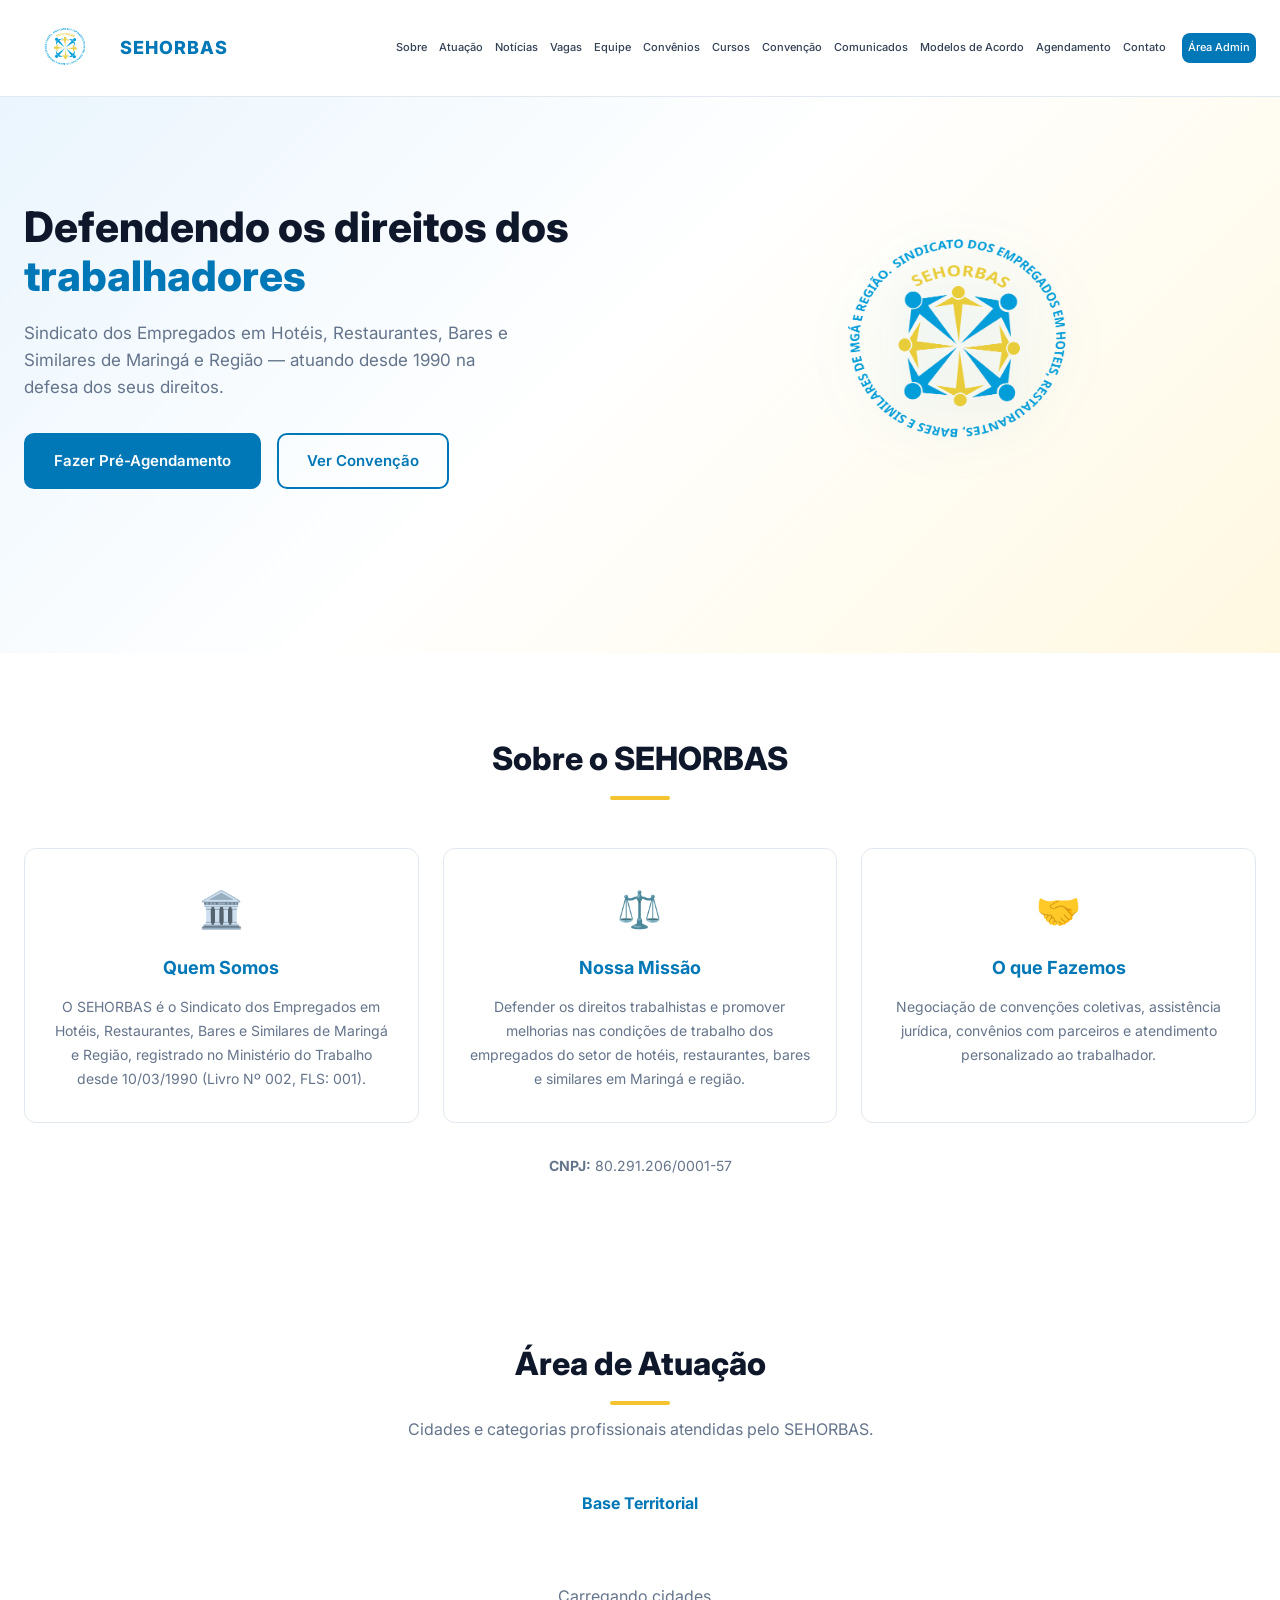
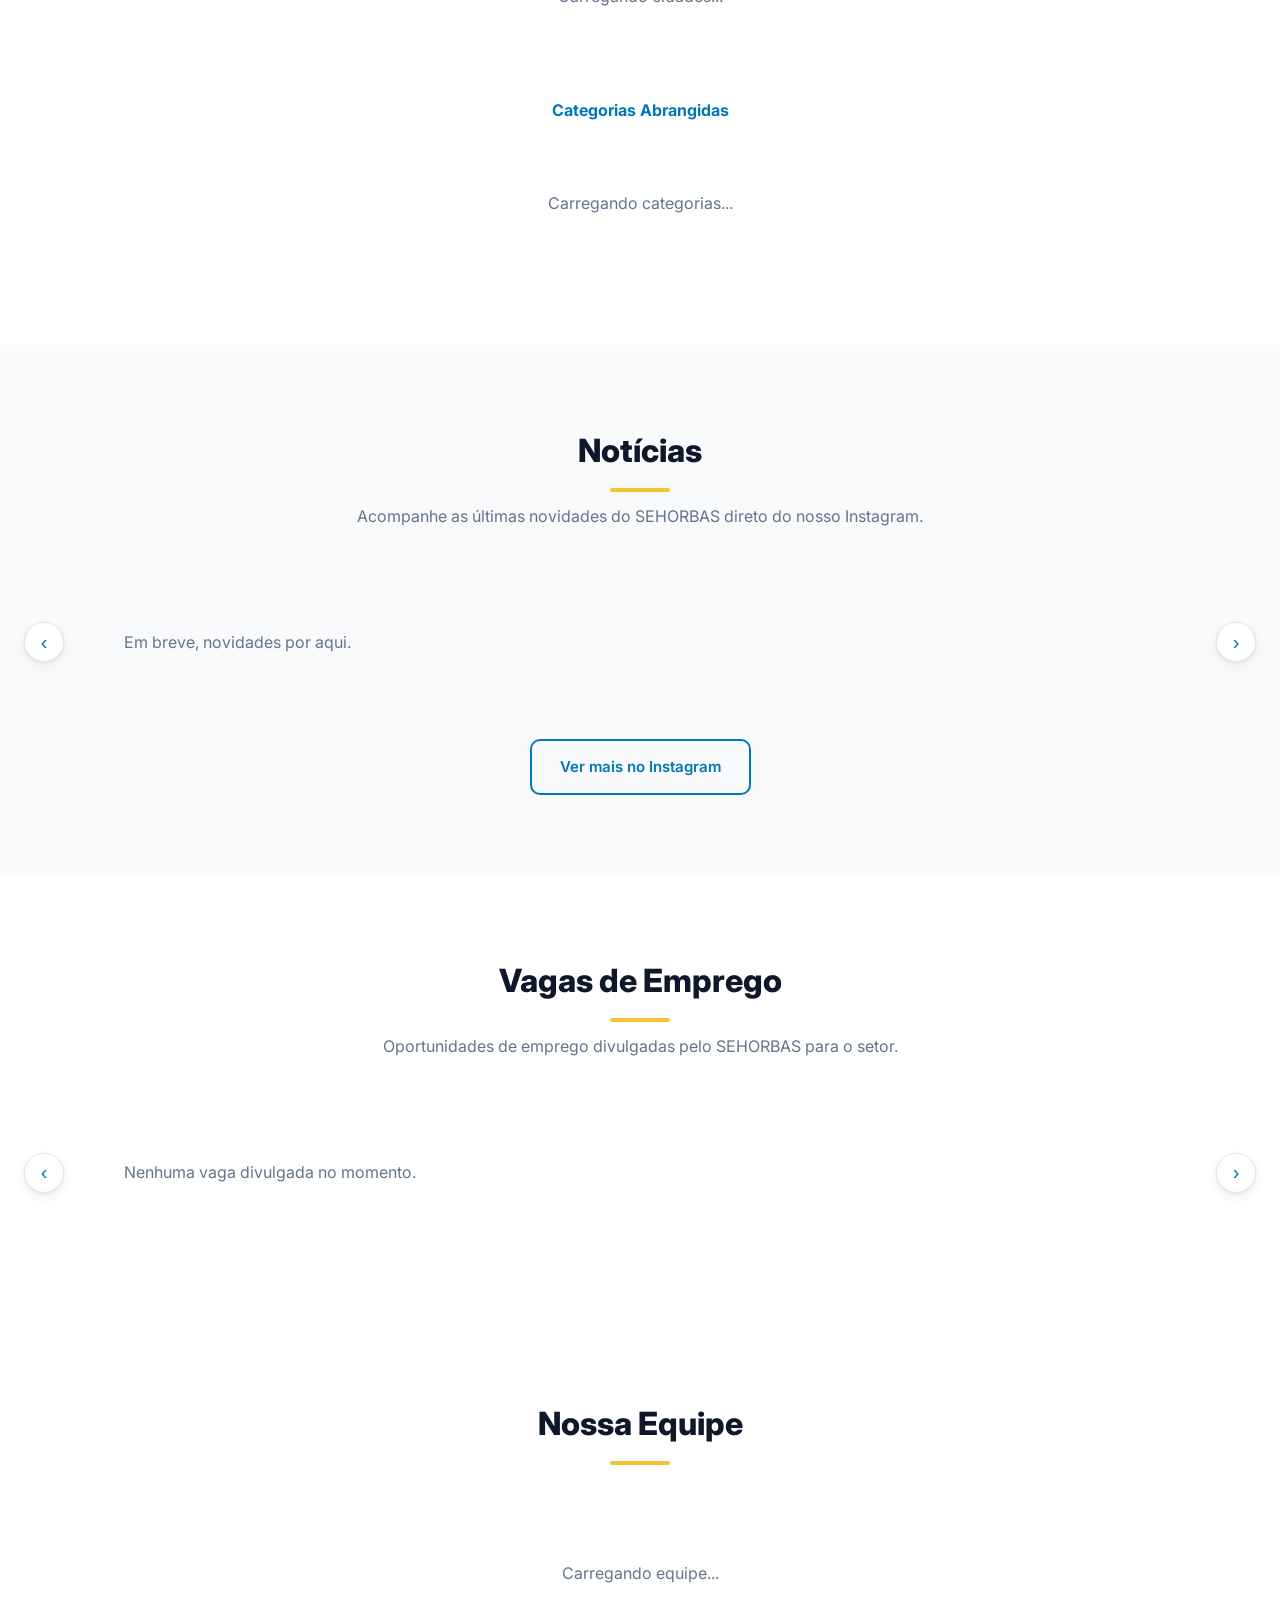
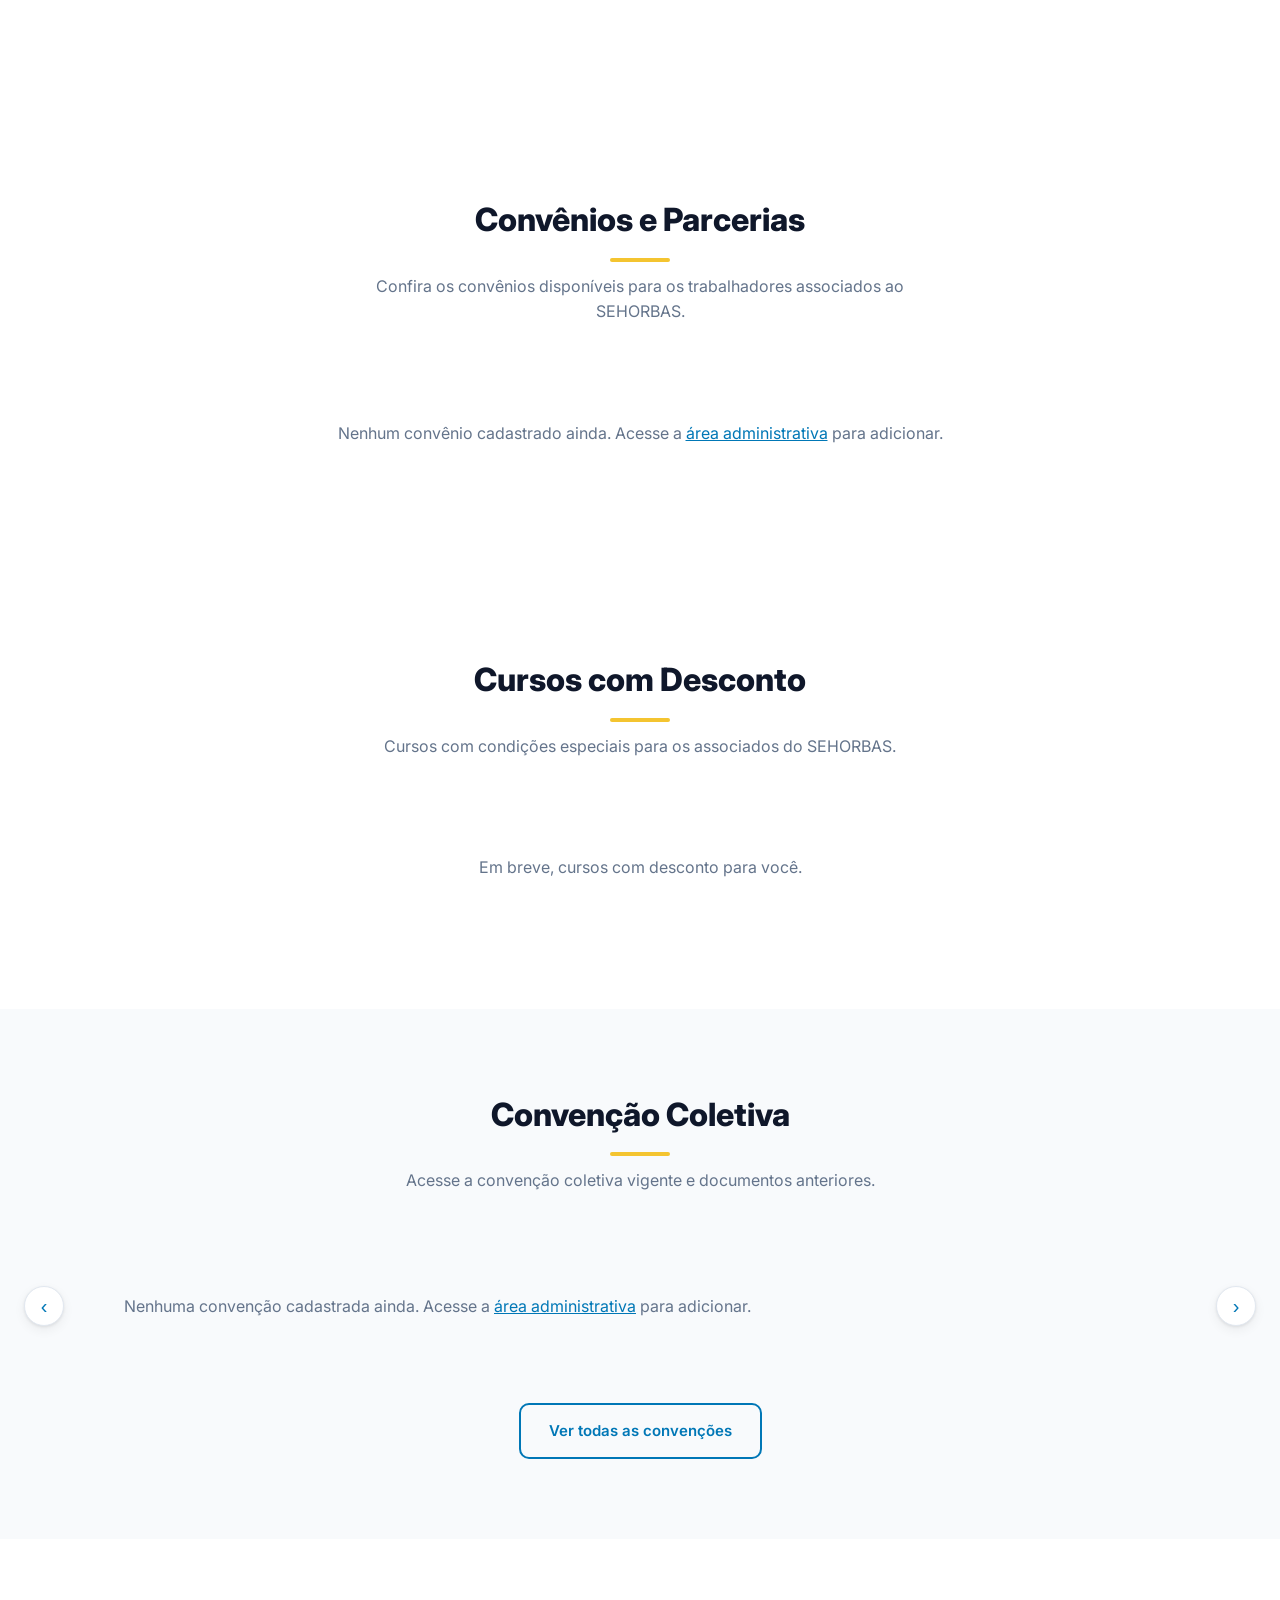
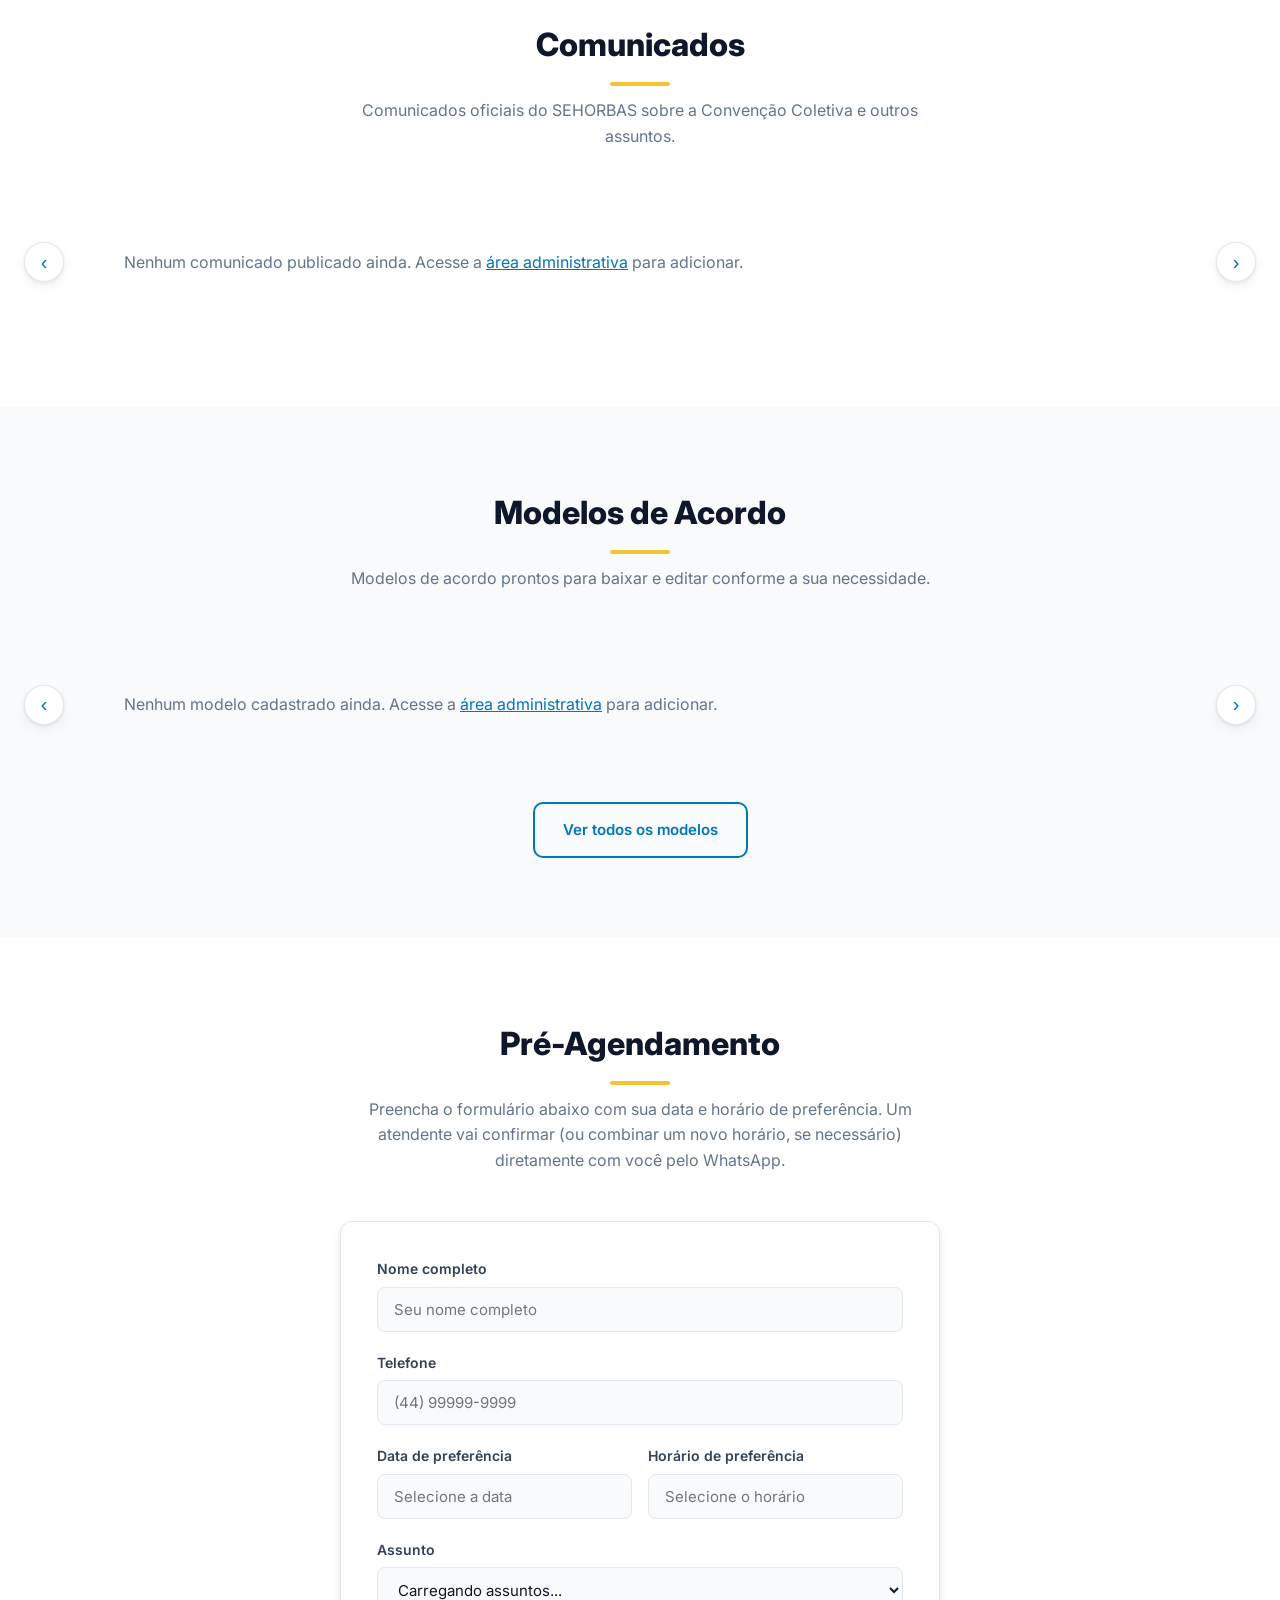
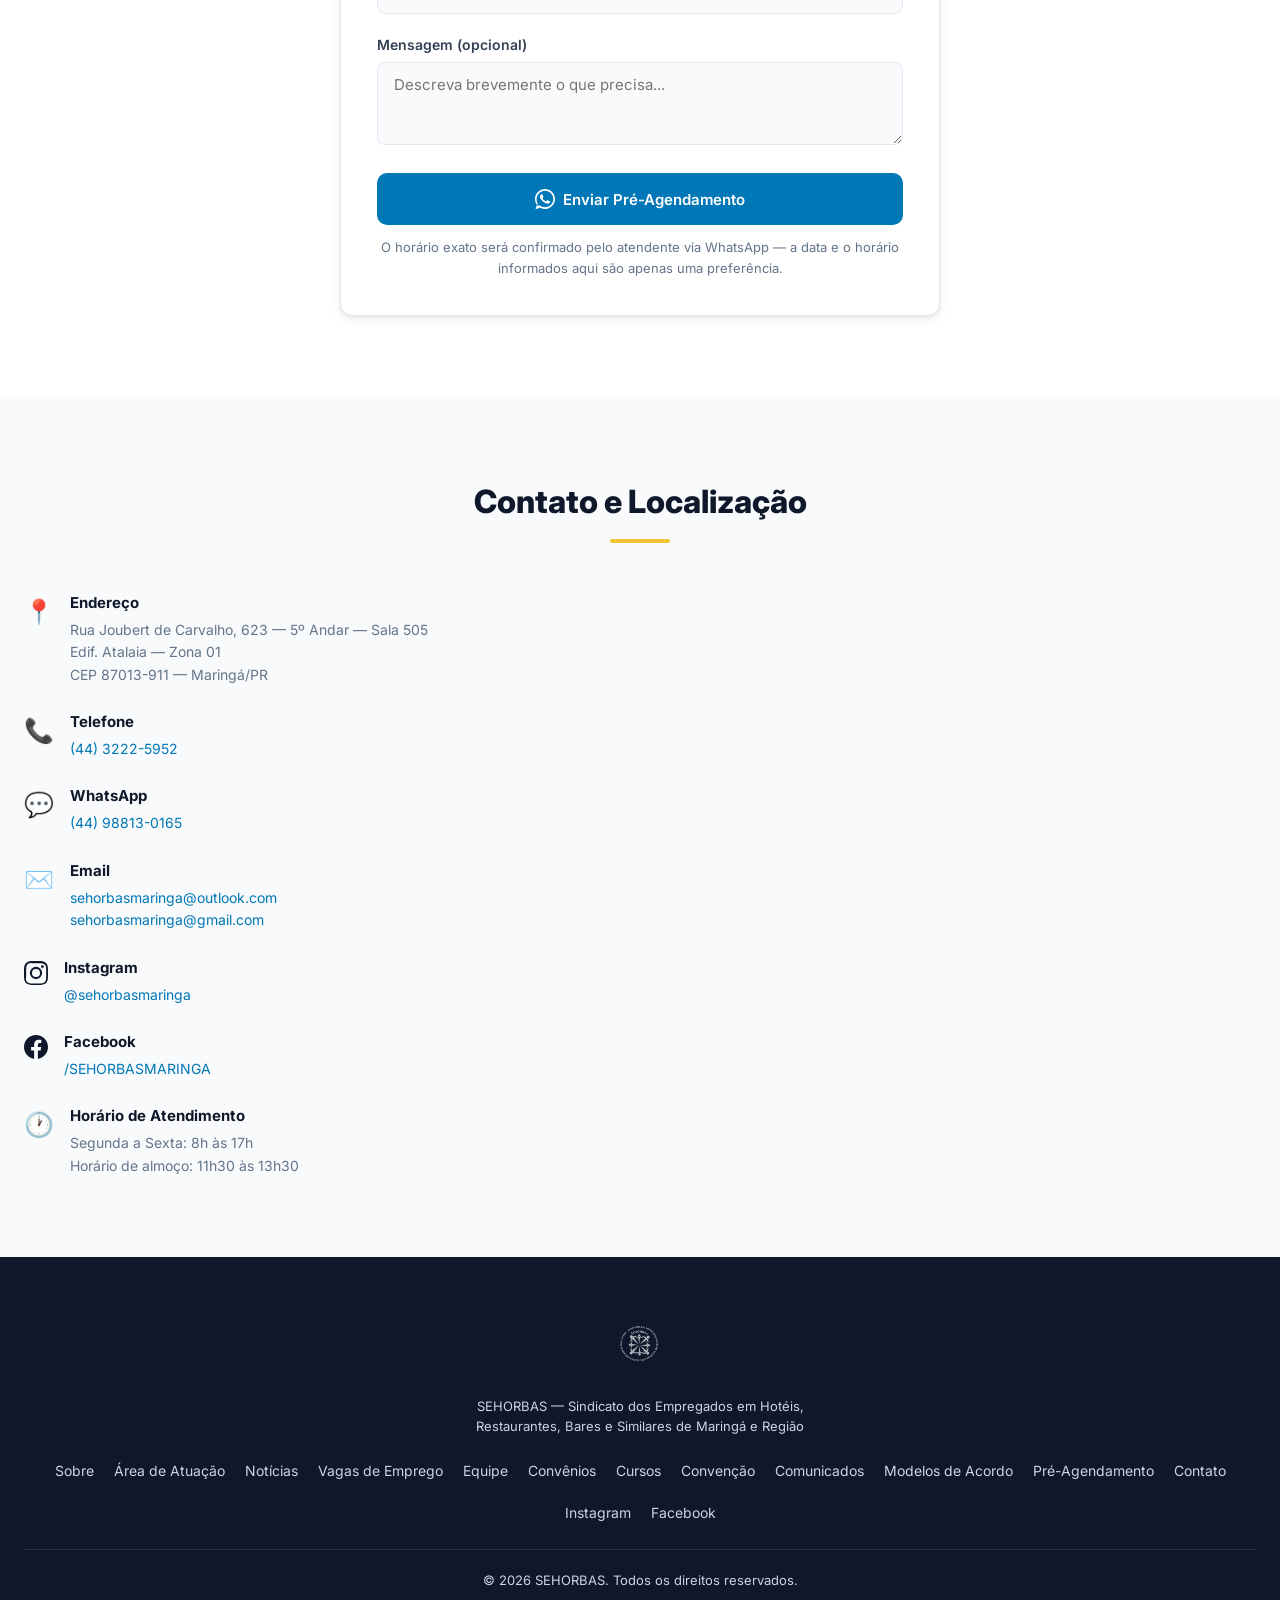
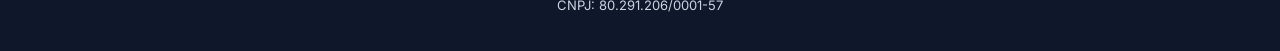
==== index.html @ cbf6fb6d "feat: adiciona SEO básico (robots.txt, sitemap, Open Graph, dados estruturados) - robots.txt libera " ====
<!DOCTYPE html>
<html lang="pt-BR">
<head>
    <meta charset="UTF-8">
    <meta name="viewport" content="width=device-width, initial-scale=1.0">
    <title>SEHORBAS — Sindicato dos Empregados em Hotéis, Restaurantes, Bares e Similares de Maringá</title>
    <meta name="description" content="SEHORBAS — Sindicato dos Empregados em Hotéis, Restaurantes, Bares e Similares de Maringá e Região. Convenções, convênios, parcerias e atendimento ao trabalhador.">
    <link rel="canonical" href="https://sehorbas.com.br/">

    <meta property="og:type" content="website">
    <meta property="og:site_name" content="SEHORBAS">
    <meta property="og:title" content="SEHORBAS — Sindicato dos Empregados em Hotéis, Restaurantes, Bares e Similares de Maringá">
    <meta property="og:description" content="Defendendo os direitos dos trabalhadores em hotéis, restaurantes, bares e similares de Maringá e região desde 1990.">
    <meta property="og:image" content="https://sehorbas.com.br/assets/logo.png">
    <meta property="og:url" content="https://sehorbas.com.br/">
    <meta property="og:locale" content="pt_BR">
    <meta name="twitter:card" content="summary">

    <link rel="preconnect" href="https://fonts.googleapis.com">
    <link rel="preconnect" href="https://fonts.gstatic.com" crossorigin>
    <link href="https://fonts.googleapis.com/css2?family=Inter:wght@400;500;600;700;800&display=swap" rel="stylesheet">
    <link rel="stylesheet" href="style.css">
    <script src="https://cdn.jsdelivr.net/npm/@supabase/supabase-js@2"></script>
    <link rel="icon" type="image/png" href="assets/logo.png">

    <script type="application/ld+json">
    {
        "@context": "https://schema.org",
        "@type": "Organization",
        "name": "SEHORBAS - Sindicato dos Empregados em Hotéis, Restaurantes, Bares e Similares de Maringá e Região",
        "alternateName": "SEHORBAS",
        "url": "https://sehorbas.com.br/",
        "logo": "https://sehorbas.com.br/assets/logo.png",
        "image": "https://sehorbas.com.br/assets/logo.png",
        "description": "Sindicato dos Empregados em Hotéis, Restaurantes, Bares e Similares de Maringá e Região, atuando desde 1990 na defesa dos direitos dos trabalhadores do setor.",
        "address": {
            "@type": "PostalAddress",
            "streetAddress": "Rua Joubert de Carvalho, 623 — 5º Andar — Sala 505, Edif. Atalaia, Zona 01",
            "addressLocality": "Maringá",
            "addressRegion": "PR",
            "postalCode": "87013-911",
            "addressCountry": "BR"
        },
        "telephone": "+55-44-3222-5952",
        "email": "sehorbasmaringa@outlook.com",
        "sameAs": [
            "https://www.instagram.com/sehorbasmaringa/",
            "https://www.facebook.com/SEHORBASMARINGA"
        ]
    }
    </script>
</head>
<body>

    <!-- HEADER / NAVBAR -->
    <header class="header" id="header">
        <div class="container header-inner">
            <a href="#" class="logo-link">
                <img src="assets/logo.png" alt="SEHORBAS" class="logo-img">
                <div class="logo-text">
                    <span class="logo-name">SEHORBAS</span>
                    <span class="logo-sub">Sindicato dos Empregados em Hotéis, Restaurantes, Bares e Similares</span>
                </div>
            </a>
            <nav class="nav" id="nav">
                <a href="#sobre" class="nav-link">Sobre</a>
                <a href="#atuacao" class="nav-link">Atuação</a>
                <a href="#noticias" class="nav-link">Notícias</a>
                <a href="#vagas" class="nav-link">Vagas</a>
                <a href="#equipe" class="nav-link">Equipe</a>
                <a href="#convenios" class="nav-link">Convênios</a>
                <a href="#cursos" class="nav-link">Cursos</a>
                <a href="#convencao" class="nav-link">Convenção</a>
                <a href="#comunicados" class="nav-link">Comunicados</a>
                <a href="#modelos" class="nav-link">Modelos de Acordo</a>
                <a href="#agendamento" class="nav-link">Agendamento</a>
                <a href="#contato" class="nav-link">Contato</a>
                <a href="admin.html" class="nav-link nav-admin">Área Admin</a>
            </nav>
            <button class="menu-toggle" id="menuToggle" aria-label="Abrir menu">
                <span></span><span></span><span></span>
            </button>
        </div>
    </header>

    <!-- HERO -->
    <section class="hero">
        <img class="hero-banner-img" id="heroBannerImg" src="" alt="" style="display:none;">
        <div class="container hero-inner">
            <div class="hero-content">
                <h1>Defendendo os direitos dos <span class="highlight">trabalhadores</span></h1>
                <p class="hero-sub">Sindicato dos Empregados em Hotéis, Restaurantes, Bares e Similares de Maringá e Região — atuando desde 1990 na defesa dos seus direitos.</p>
                <div class="hero-actions">
                    <a href="#agendamento" class="btn btn-primary">Fazer Pré-Agendamento</a>
                    <a href="#convencao" class="btn btn-outline">Ver Convenção</a>
                </div>
            </div>
            <div class="hero-image">
                <img src="assets/logo.png" alt="SEHORBAS Logo" class="hero-logo">
            </div>
        </div>
    </section>

    <!-- SOBRE -->
    <section class="section" id="sobre">
        <div class="container">
            <h2 class="section-title">Sobre o SEHORBAS</h2>
            <div class="about-grid">
                <div class="about-card">
                    <div class="about-icon">🏛️</div>
                    <h3>Quem Somos</h3>
                    <p>O SEHORBAS é o Sindicato dos Empregados em Hotéis, Restaurantes, Bares e Similares de Maringá e Região, registrado no Ministério do Trabalho desde 10/03/1990 (Livro Nº 002, FLS: 001).</p>
                </div>
                <div class="about-card">
                    <div class="about-icon">⚖️</div>
                    <h3>Nossa Missão</h3>
                    <p>Defender os direitos trabalhistas e promover melhorias nas condições de trabalho dos empregados do setor de hotéis, restaurantes, bares e similares em Maringá e região.</p>
                </div>
                <div class="about-card">
                    <div class="about-icon">🤝</div>
                    <h3>O que Fazemos</h3>
                    <p>Negociação de convenções coletivas, assistência jurídica, convênios com parceiros e atendimento personalizado ao trabalhador.</p>
                </div>
            </div>
            <div class="about-info">
                <p><strong>CNPJ:</strong> 80.291.206/0001-57</p>
            </div>
        </div>
    </section>

    <!-- ÁREA DE ATUAÇÃO -->
    <section class="section" id="atuacao">
        <div class="container">
            <h2 class="section-title">Área de Atuação</h2>
            <p class="section-desc">Cidades e categorias profissionais atendidas pelo SEHORBAS.</p>

            <div class="atuacao-bloco">
                <h3 class="atuacao-subtitulo">Base Territorial</h3>
                <div class="cidades-chips" id="cidadesChips">
                    <p class="convenio-empty">Carregando cidades...</p>
                </div>
            </div>

            <div class="atuacao-bloco">
                <h3 class="atuacao-subtitulo">Categorias Abrangidas</h3>
                <div class="categorias-grid" id="categoriasGrid">
                    <p class="convenio-empty">Carregando categorias...</p>
                </div>
            </div>
        </div>
    </section>

    <!-- NOTÍCIAS -->
    <section class="section section-alt" id="noticias">
        <div class="container">
            <h2 class="section-title">Notícias</h2>
            <p class="section-desc">Acompanhe as últimas novidades do SEHORBAS direto do nosso Instagram.</p>
            <div class="carousel-wrap">
                <button type="button" class="carousel-btn carousel-prev" id="noticiasPrev" aria-label="Anterior">&#8249;</button>
                <div class="carousel-track" id="noticiasTrack">
                    <div class="convenio-empty"><p>Em breve, novidades por aqui.</p></div>
                </div>
                <button type="button" class="carousel-btn carousel-next" id="noticiasNext" aria-label="Próximo">&#8250;</button>
            </div>
            <div class="ver-mais-wrap">
                <a href="https://www.instagram.com/sehorbasmaringa/" target="_blank" rel="noopener" class="btn btn-outline">Ver mais no Instagram</a>
            </div>
        </div>
    </section>
    <script async src="//www.instagram.com/embed.js"></script>

    <!-- VAGAS DE EMPREGO -->
    <section class="section" id="vagas">
        <div class="container">
            <h2 class="section-title">Vagas de Emprego</h2>
            <p class="section-desc">Oportunidades de emprego divulgadas pelo SEHORBAS para o setor.</p>
            <div class="carousel-wrap">
                <button type="button" class="carousel-btn carousel-prev" id="vagasPrev" aria-label="Anterior">&#8249;</button>
                <div class="carousel-track" id="vagasTrack">
                    <div class="convenio-empty"><p>Nenhuma vaga divulgada no momento.</p></div>
                </div>
                <button type="button" class="carousel-btn carousel-next" id="vagasNext" aria-label="Próximo">&#8250;</button>
            </div>
        </div>
    </section>

    <!-- MODAL DETALHE DA VAGA -->
    <div class="team-modal-overlay" id="vagaModalOverlay">
        <div class="team-modal vaga-modal">
            <button type="button" class="team-modal-close" id="vagaModalClose" aria-label="Fechar">&times;</button>
            <img class="vaga-modal-img" id="vagaModalImg" src="" alt="">
            <h3 id="vagaModalTitulo"></h3>
            <p class="vaga-modal-desc" id="vagaModalDesc"></p>
            <div class="vaga-modal-actions" id="vagaModalActions"></div>
        </div>
    </div>

    <!-- EQUIPE -->
    <section class="section" id="equipe">
        <div class="container">
            <h2 class="section-title">Nossa Equipe</h2>
            <div class="team-grid" id="teamGrid">
                <p class="convenio-empty">Carregando equipe...</p>
            </div>
        </div>
    </section>

    <!-- MODAL DETALHE EQUIPE -->
    <div class="team-modal-overlay" id="teamModalOverlay">
        <div class="team-modal">
            <button type="button" class="team-modal-close" id="teamModalClose" aria-label="Fechar">&times;</button>
            <div class="team-modal-avatar" id="teamModalAvatar"></div>
            <h3 id="teamModalNome"></h3>
            <span class="team-role" id="teamModalCargo"></span>
            <p class="team-modal-desc" id="teamModalDesc"></p>
        </div>
    </div>

    <!-- CONVÊNIOS E PARCERIAS -->
    <section class="section" id="convenios">
        <div class="container">
            <h2 class="section-title">Convênios e Parcerias</h2>
            <p class="section-desc">Confira os convênios disponíveis para os trabalhadores associados ao SEHORBAS.</p>
            <div class="convenios-grid" id="conveniosGrid">
                <!-- Populated by JS from localStorage or default data -->
                <div class="convenio-empty">
                    <p>Nenhum convênio cadastrado ainda. Acesse a <a href="admin.html">área administrativa</a> para adicionar.</p>
                </div>
            </div>
            <div class="ver-mais-wrap" id="conveniosVerMais" style="display:none;">
                <a href="convenios.html" class="btn btn-outline">Ver todos os convênios</a>
            </div>
        </div>
    </section>

    <!-- CURSOS -->
    <section class="section" id="cursos">
        <div class="container">
            <h2 class="section-title">Cursos com Desconto</h2>
            <p class="section-desc">Cursos com condições especiais para os associados do SEHORBAS.</p>
            <div class="convenios-grid" id="cursosGrid">
                <div class="convenio-empty"><p>Em breve, cursos com desconto para você.</p></div>
            </div>
        </div>
    </section>

    <!-- CONVENÇÃO COLETIVA -->
    <section class="section section-alt" id="convencao">
        <div class="container">
            <h2 class="section-title">Convenção Coletiva</h2>
            <p class="section-desc">Acesse a convenção coletiva vigente e documentos anteriores.</p>
            <div class="carousel-wrap">
                <button type="button" class="carousel-btn carousel-prev" id="convencaoPrev" aria-label="Anterior">&#8249;</button>
                <div class="carousel-track" id="convencaoTrack">
                    <div class="convenio-empty">
                        <p>Nenhuma convenção cadastrada ainda. Acesse a <a href="admin.html">área administrativa</a> para adicionar.</p>
                    </div>
                </div>
                <button type="button" class="carousel-btn carousel-next" id="convencaoNext" aria-label="Próximo">&#8250;</button>
            </div>
            <div class="ver-mais-wrap">
                <a href="convencao.html" class="btn btn-outline">Ver todas as convenções</a>
            </div>
        </div>
    </section>

    <!-- COMUNICADOS -->
    <section class="section" id="comunicados">
        <div class="container">
            <h2 class="section-title">Comunicados</h2>
            <p class="section-desc">Comunicados oficiais do SEHORBAS sobre a Convenção Coletiva e outros assuntos.</p>
            <div class="carousel-wrap">
                <button type="button" class="carousel-btn carousel-prev" id="comunicadosPrev" aria-label="Anterior">&#8249;</button>
                <div class="carousel-track" id="comunicadosTrack">
                    <div class="convenio-empty">
                        <p>Nenhum comunicado publicado ainda. Acesse a <a href="admin.html">área administrativa</a> para adicionar.</p>
                    </div>
                </div>
                <button type="button" class="carousel-btn carousel-next" id="comunicadosNext" aria-label="Próximo">&#8250;</button>
            </div>
        </div>
    </section>


    <!-- MODELOS DE ACORDO -->
    <section class="section section-alt" id="modelos">
        <div class="container">
            <h2 class="section-title">Modelos de Acordo</h2>
            <p class="section-desc">Modelos de acordo prontos para baixar e editar conforme a sua necessidade.</p>
            <div class="carousel-wrap">
                <button type="button" class="carousel-btn carousel-prev" id="modelosPrev" aria-label="Anterior">&#8249;</button>
                <div class="carousel-track" id="modelosTrack">
                    <div class="convenio-empty">
                        <p>Nenhum modelo cadastrado ainda. Acesse a <a href="admin.html">área administrativa</a> para adicionar.</p>
                    </div>
                </div>
                <button type="button" class="carousel-btn carousel-next" id="modelosNext" aria-label="Próximo">&#8250;</button>
            </div>
            <div class="ver-mais-wrap">
                <a href="modelos.html" class="btn btn-outline">Ver todos os modelos</a>
            </div>
        </div>
    </section>

    <!-- AGENDAMENTO -->
    <section class="section" id="agendamento">
        <div class="container">
            <h2 class="section-title">Pré-Agendamento</h2>
            <p class="section-desc">Preencha o formulário abaixo com sua data e horário de preferência. Um atendente vai confirmar (ou combinar um novo horário, se necessário) diretamente com você pelo WhatsApp.</p>
            <form class="agendamento-form" id="agendamentoForm">
                <div class="form-group">
                    <label for="nome">Nome completo</label>
                    <input type="text" id="nome" required placeholder="Seu nome completo">
                </div>
                <div class="form-group">
                    <label for="telefone">Telefone</label>
                    <input type="tel" id="telefone" required placeholder="(44) 99999-9999">
                </div>
                <div class="form-row">
                    <div class="form-group">
                        <label for="data">Data de preferência</label>
                        <input type="text" id="data" required placeholder="Selecione a data" onfocus="this.type='date'" onblur="if(!this.value)this.type='text'">
                    </div>
                    <div class="form-group">
                        <label for="horario">Horário de preferência</label>
                        <input type="text" id="horario" placeholder="Selecione o horário" onfocus="this.type='time'" onblur="if(!this.value)this.type='text'">
                    </div>
                </div>
                <div class="form-group">
                    <label for="assunto">Assunto</label>
                    <select id="assunto" required>
                        <option value="">Carregando assuntos...</option>
                    </select>
                </div>
                <div class="form-group">
                    <label for="mensagem">Mensagem (opcional)</label>
                    <textarea id="mensagem" rows="3" placeholder="Descreva brevemente o que precisa..."></textarea>
                </div>
                <button type="submit" class="btn btn-primary btn-full">
                    <svg width="20" height="20" viewBox="0 0 24 24" fill="currentColor"><path d="M17.472 14.382c-.297-.149-1.758-.867-2.03-.967-.273-.099-.471-.148-.67.15-.197.297-.767.966-.94 1.164-.173.199-.347.223-.644.075-.297-.15-1.255-.463-2.39-1.475-.883-.788-1.48-1.761-1.653-2.059-.173-.297-.018-.458.13-.606.134-.133.298-.347.446-.52.149-.174.198-.298.298-.497.099-.198.05-.371-.025-.52-.075-.149-.669-1.612-.916-2.207-.242-.579-.487-.5-.669-.51-.173-.008-.371-.01-.57-.01-.198 0-.52.074-.792.372-.272.297-1.04 1.016-1.04 2.479 0 1.462 1.065 2.875 1.213 3.074.149.198 2.096 3.2 5.077 4.487.709.306 1.262.489 1.694.625.712.227 1.36.195 1.871.118.571-.085 1.758-.719 2.006-1.413.248-.694.248-1.289.173-1.413-.074-.124-.272-.198-.57-.347z"/><path d="M12 0C5.373 0 0 5.373 0 12c0 2.625.846 5.059 2.284 7.034L.789 23.492a.5.5 0 00.612.616l4.529-1.468A11.956 11.956 0 0012 24c6.627 0 12-5.373 12-12S18.627 0 12 0zm0 22c-2.336 0-4.512-.767-6.262-2.063l-.438-.332-2.846.922.949-2.804-.363-.462A9.96 9.96 0 012 12C2 6.477 6.477 2 12 2s10 4.477 10 10-4.477 10-10 10z"/></svg>
                    Enviar Pré-Agendamento
                </button>
                <p class="form-hint">O horário exato será confirmado pelo atendente via WhatsApp — a data e o horário informados aqui são apenas uma preferência.</p>
            </form>
        </div>
    </section>

    <!-- CONTATO / LOCALIZAÇÃO -->
    <section class="section section-alt" id="contato">
        <div class="container">
            <h2 class="section-title">Contato e Localização</h2>
            <div class="contato-grid">
                <div class="contato-info">
                    <div class="contato-item">
                        <span class="contato-icon">📍</span>
                        <div>
                            <strong>Endereço</strong>
                            <p>Rua Joubert de Carvalho, 623 — 5º Andar — Sala 505<br>Edif. Atalaia — Zona 01<br>CEP 87013-911 — Maringá/PR</p>
                        </div>
                    </div>
                    <div class="contato-item">
                        <span class="contato-icon">📞</span>
                        <div>
                            <strong>Telefone</strong>
                            <p><a href="tel:+554432225952">(44) 3222-5952</a></p>
                        </div>
                    </div>
                    <div class="contato-item">
                        <span class="contato-icon">💬</span>
                        <div>
                            <strong>WhatsApp</strong>
                            <p><a href="https://wa.me/5544988130165" target="_blank" rel="noopener">(44) 98813-0165</a></p>
                        </div>
                    </div>
                    <div class="contato-item">
                        <span class="contato-icon">✉️</span>
                        <div>
                            <strong>Email</strong>
                            <p><a href="mailto:sehorbasmaringa@outlook.com">sehorbasmaringa@outlook.com</a><br><a href="mailto:sehorbasmaringa@gmail.com">sehorbasmaringa@gmail.com</a></p>
                        </div>
                    </div>
                    <div class="contato-item">
                        <span class="contato-icon"><svg width="24" height="24" viewBox="0 0 24 24" fill="currentColor"><path d="M12 2.163c3.204 0 3.584.012 4.85.07 1.17.054 1.97.24 2.43.403a4.088 4.088 0 011.47.957c.45.45.77.89.96 1.47.163.46.35 1.26.403 2.43.058 1.266.07 1.646.07 4.85s-.012 3.584-.07 4.85c-.054 1.17-.24 1.97-.403 2.43a4.088 4.088 0 01-.957 1.47c-.45.45-.89.77-1.47.96-.46.163-1.26.35-2.43.403-1.266.058-1.646.07-4.85.07s-3.584-.012-4.85-.07c-1.17-.054-1.97-.24-2.43-.403a4.088 4.088 0 01-1.47-.957 4.088 4.088 0 01-.96-1.47c-.163-.46-.35-1.26-.403-2.43C2.175 15.584 2.163 15.204 2.163 12s.012-3.584.07-4.85c.054-1.17.24-1.97.403-2.43a4.088 4.088 0 01.957-1.47 4.088 4.088 0 011.47-.96c.46-.163 1.26-.35 2.43-.403C8.416 2.175 8.796 2.163 12 2.163M12 0C8.741 0 8.333.014 7.053.072 5.775.13 4.902.333 4.14.63a5.876 5.876 0 00-2.126 1.384A5.876 5.876 0 00.63 4.14C.333 4.902.13 5.775.072 7.053.014 8.333 0 8.741 0 12s.014 3.667.072 4.947c.058 1.278.261 2.15.558 2.913a5.876 5.876 0 001.384 2.126A5.876 5.876 0 004.14 23.37c.763.297 1.636.5 2.913.558C8.333 23.986 8.741 24 12 24s3.667-.014 4.947-.072c1.278-.058 2.15-.261 2.913-.558a5.876 5.876 0 002.126-1.384 5.876 5.876 0 001.384-2.126c.297-.763.5-1.636.558-2.913.058-1.28.072-1.688.072-4.947s-.014-3.667-.072-4.947c-.058-1.278-.261-2.15-.558-2.913a5.876 5.876 0 00-1.384-2.126A5.876 5.876 0 0019.86.63C19.097.333 18.224.13 16.947.072 15.667.014 15.259 0 12 0zm0 5.838a6.162 6.162 0 100 12.324 6.162 6.162 0 000-12.324zM12 16a4 4 0 110-8 4 4 0 010 8zm6.406-11.845a1.44 1.44 0 100 2.881 1.44 1.44 0 000-2.881z"/></svg></span>
                        <div>
                            <strong>Instagram</strong>
                            <p><a href="https://www.instagram.com/sehorbasmaringa/" target="_blank" rel="noopener">@sehorbasmaringa</a></p>
                        </div>
                    </div>
                    <div class="contato-item">
                        <span class="contato-icon"><svg width="24" height="24" viewBox="0 0 24 24" fill="currentColor"><path d="M24 12.073c0-6.627-5.373-12-12-12s-12 5.373-12 12c0 5.99 4.388 10.954 10.125 11.854v-8.385H7.078v-3.47h3.047V9.43c0-3.007 1.792-4.669 4.533-4.669 1.312 0 2.686.235 2.686.235v2.953H15.83c-1.491 0-1.956.925-1.956 1.874v2.25h3.328l-.532 3.47h-2.796v8.385C19.612 23.027 24 18.062 24 12.073z"/></svg></span>
                        <div>
                            <strong>Facebook</strong>
                            <p><a href="https://www.facebook.com/SEHORBASMARINGA" target="_blank" rel="noopener">/SEHORBASMARINGA</a></p>
                        </div>
                    </div>
                    <div class="contato-item">
                        <span class="contato-icon">🕐</span>
                        <div>
                            <strong>Horário de Atendimento</strong>
                            <p>Segunda a Sexta: 8h às 17h<br>Horário de almoço: 11h30 às 13h30</p>
                        </div>
                    </div>
                </div>
                <div class="contato-mapa">
                    <iframe
                        src="https://www.google.com/maps/embed?pb=!1m18!1m12!1m3!1d3661.5!2d-51.9386!3d-23.4205!2m3!1f0!2f0!3f0!3m2!1i1024!2i768!4f13.1!3m3!1m2!1s0x94ecd6f0c4e2e6e3%3A0x0!2sRua+Joubert+de+Carvalho%2C+623+-+Zona+01%2C+Maring%C3%A1+-+PR%2C+87013-911!5e0!3m2!1spt-BR!2sbr!4v1"
                        width="100%" height="350" style="border:0; border-radius: 12px;" allowfullscreen="" loading="lazy"
                        referrerpolicy="no-referrer-when-downgrade"
                        title="Localização SEHORBAS">
                    </iframe>
                </div>
            </div>
        </div>
    </section>

    <!-- FOOTER -->
    <footer class="footer">
        <div class="container footer-inner">
            <div class="footer-brand">
                <img src="assets/logo.png" alt="SEHORBAS" class="footer-logo">
                <p>SEHORBAS — Sindicato dos Empregados em Hotéis, Restaurantes, Bares e Similares de Maringá e Região</p>
            </div>
            <div class="footer-links">
                <a href="#sobre">Sobre</a>
                <a href="#atuacao">Área de Atuação</a>
                <a href="#noticias">Notícias</a>
                <a href="#vagas">Vagas de Emprego</a>
                <a href="#equipe">Equipe</a>
                <a href="#convenios">Convênios</a>
                <a href="#cursos">Cursos</a>
                <a href="#convencao">Convenção</a>
                <a href="#comunicados">Comunicados</a>
                <a href="#modelos">Modelos de Acordo</a>
                <a href="#agendamento">Pré-Agendamento</a>
                <a href="#contato">Contato</a>
                <a href="https://www.instagram.com/sehorbasmaringa/" target="_blank" rel="noopener">Instagram</a>
                <a href="https://www.facebook.com/SEHORBASMARINGA" target="_blank" rel="noopener">Facebook</a>
            </div>
            <div class="footer-copy">
                <p>&copy; 2026 SEHORBAS. Todos os direitos reservados.</p>
                <p>CNPJ: 80.291.206/0001-57</p>
            </div>
        </div>
    </footer>

    <script src="supabase-config.js"></script>
    <script src="app.js"></script>
</body>
</html>
---- style.css ----
/* ========== VARIÁVEIS ========== */
:root {
    --azul: #0077B6;
    --azul-escuro: #005A8C;
    --azul-claro: #E8F4FD;
    --dourado: #F4C430;
    --dourado-escuro: #D4A810;
    --dourado-claro: #FFF8E1;
    --branco: #FFFFFF;
    --cinza-50: #F8FAFC;
    --cinza-100: #F1F5F9;
    --cinza-200: #E2E8F0;
    --cinza-300: #CBD5E1;
    --cinza-500: #64748B;
    --cinza-700: #334155;
    --cinza-900: #0F172A;
    --radius: 12px;
    --shadow: 0 1px 3px rgba(0,0,0,.08), 0 4px 12px rgba(0,0,0,.06);
    --shadow-lg: 0 4px 12px rgba(0,0,0,.1), 0 12px 32px rgba(0,0,0,.08);
    --transition: .25s ease;
}

/* ========== RESET ========== */
*, *::before, *::after { box-sizing: border-box; margin: 0; padding: 0; }
html { scroll-behavior: smooth; scroll-padding-top: 96px; }
body {
    font-family: 'Inter', -apple-system, BlinkMacSystemFont, sans-serif;
    color: var(--cinza-900);
    line-height: 1.6;
    background: var(--branco);
}
a { text-decoration: none; color: inherit; }
img { max-width: 100%; display: block; }
ul, ol { list-style: none; }

/* ========== CONTAINER ========== */
.container {
    max-width: 1320px;
    margin: 0 auto;
    padding: 0 24px;
}

/* ========== HEADER ========== */
.header {
    position: fixed;
    top: 0; left: 0; right: 0;
    z-index: 1000;
    background: rgba(255,255,255,.97);
    backdrop-filter: blur(12px);
    border-bottom: 1px solid var(--cinza-200);
    transition: box-shadow var(--transition);
}
.header.scrolled { box-shadow: var(--shadow); }
.header-inner {
    display: flex;
    align-items: center;
    justify-content: space-between;
    height: 96px;
}
.logo-link {
    display: flex;
    align-items: center;
    gap: 12px;
}
.logo-img { height: 84px; width: 84px; object-fit: contain; }
.logo-text { display: flex; flex-direction: column; }
.logo-name {
    font-size: 18px;
    font-weight: 800;
    color: var(--azul);
    letter-spacing: 1px;
}
.logo-sub {
    font-size: 11px;
    color: var(--cinza-500);
    max-width: 240px;
    line-height: 1.3;
}

/* NAV */
.nav { display: flex; align-items: center; gap: 0; }
.nav-link {
    padding: 6px 6px;
    font-size: 11px;
    font-weight: 500;
    color: var(--cinza-700);
    border-radius: 8px;
    white-space: nowrap;
    transition: all var(--transition);
}
.nav-link:hover {
    color: var(--azul);
    background: var(--azul-claro);
}
.nav-admin {
    background: var(--azul);
    color: var(--branco) !important;
    margin-left: 10px;
}
.nav-admin:hover {
    background: var(--azul-escuro) !important;
}

/* MENU TOGGLE (mobile) */
.menu-toggle {
    display: none;
    flex-direction: column;
    gap: 5px;
    background: none;
    border: none;
    cursor: pointer;
    padding: 8px;
}
.menu-toggle span {
    display: block;
    width: 24px;
    height: 2px;
    background: var(--cinza-900);
    border-radius: 2px;
    transition: all var(--transition);
}
.menu-toggle.active span:nth-child(1) { transform: rotate(45deg) translate(5px, 5px); }
.menu-toggle.active span:nth-child(2) { opacity: 0; }
.menu-toggle.active span:nth-child(3) { transform: rotate(-45deg) translate(5px, -5px); }

/* ========== HERO ========== */
.hero {
    position: relative;
    overflow: hidden;
    padding: 120px 0 80px;
    background: linear-gradient(135deg, var(--azul-claro) 0%, var(--branco) 50%, var(--dourado-claro) 100%);
}
.hero-banner-img {
    position: absolute;
    top: 50%;
    left: 50%;
    width: 100%;
    height: 100%;
    object-fit: cover;
    opacity: .16;
    mix-blend-mode: luminosity;
    pointer-events: none;
    transform: translate(-50%, -50%);
}
.hero-inner {
    position: relative;
    z-index: 1;
    display: grid;
    grid-template-columns: 1fr 1fr;
    align-items: center;
    gap: 60px;
}
.hero h1 {
    font-size: 42px;
    font-weight: 800;
    line-height: 1.15;
    color: var(--cinza-900);
}
.hero .highlight { color: var(--azul); }
.hero-sub {
    margin-top: 20px;
    font-size: 17px;
    color: var(--cinza-500);
    max-width: 500px;
}
.hero-actions {
    display: flex;
    gap: 16px;
    margin-top: 32px;
}
.hero-image {
    display: flex;
    justify-content: center;
    align-items: center;
}
.hero-logo {
    max-width: 320px;
    filter: drop-shadow(0 8px 24px rgba(0, 119, 182, .15));
    animation: float 4s ease-in-out infinite;
}
@keyframes float {
    0%, 100% { transform: translateY(0); }
    50% { transform: translateY(-12px); }
}

/* ========== BUTTONS ========== */
.btn {
    display: inline-flex;
    align-items: center;
    gap: 8px;
    padding: 14px 28px;
    font-size: 15px;
    font-weight: 600;
    border-radius: 10px;
    border: 2px solid transparent;
    cursor: pointer;
    transition: all var(--transition);
    font-family: inherit;
}
.btn-primary {
    background: var(--azul);
    color: var(--branco);
    border-color: var(--azul);
}
.btn-primary:hover {
    background: var(--azul-escuro);
    border-color: var(--azul-escuro);
    transform: translateY(-2px);
    box-shadow: 0 4px 16px rgba(0, 119, 182, .3);
}
.btn-outline {
    background: transparent;
    color: var(--azul);
    border-color: var(--azul);
}
.btn-outline:hover {
    background: var(--azul);
    color: var(--branco);
    transform: translateY(-2px);
}
.btn-full { width: 100%; justify-content: center; }
.btn-danger {
    background: #DC2626;
    color: var(--branco);
    border-color: #DC2626;
}
.btn-danger:hover { background: #B91C1C; }
.btn-sm { padding: 8px 16px; font-size: 13px; }

/* ========== SECTIONS ========== */
.section { padding: 80px 0; }
.section-alt { background: var(--cinza-50); }
.section-title {
    font-size: 32px;
    font-weight: 800;
    text-align: center;
    margin-bottom: 12px;
    color: var(--cinza-900);
}
.section-title::after {
    content: '';
    display: block;
    width: 60px;
    height: 4px;
    background: var(--dourado);
    border-radius: 4px;
    margin: 12px auto 0;
}
.section-desc {
    text-align: center;
    color: var(--cinza-500);
    max-width: 600px;
    margin: 0 auto 48px;
    font-size: 16px;
}

/* ========== SOBRE ========== */
.about-grid {
    display: grid;
    grid-template-columns: repeat(3, 1fr);
    gap: 24px;
    margin-top: 48px;
}
.about-card {
    background: var(--branco);
    border: 1px solid var(--cinza-200);
    border-radius: var(--radius);
    padding: 32px 24px;
    text-align: center;
    transition: all var(--transition);
}
.about-card:hover {
    box-shadow: var(--shadow-lg);
    transform: translateY(-4px);
    border-color: var(--azul);
}
.about-icon { font-size: 36px; margin-bottom: 16px; }
.about-card h3 {
    font-size: 18px;
    font-weight: 700;
    margin-bottom: 12px;
    color: var(--azul);
}
.about-card p { font-size: 14px; color: var(--cinza-500); line-height: 1.7; }
.about-info {
    text-align: center;
    margin-top: 32px;
    color: var(--cinza-500);
    font-size: 14px;
}

/* ========== EQUIPE ========== */
.team-grid {
    display: grid;
    grid-template-columns: repeat(auto-fit, minmax(220px, 1fr));
    gap: 24px;
    margin-top: 48px;
    max-width: 700px;
    margin-left: auto;
    margin-right: auto;
}
.team-card {
    background: var(--branco);
    border: 1px solid var(--cinza-200);
    border-radius: var(--radius);
    padding: 32px 24px;
    text-align: center;
    transition: all var(--transition);
    cursor: pointer;
}
.team-card:hover {
    box-shadow: var(--shadow-lg);
    transform: translateY(-4px);
    border-color: var(--azul);
}
.team-avatar {
    width: 72px;
    height: 72px;
    border-radius: 50%;
    background: linear-gradient(135deg, var(--azul), var(--azul-escuro));
    color: var(--branco);
    display: flex;
    align-items: center;
    justify-content: center;
    font-size: 22px;
    font-weight: 700;
    margin: 0 auto 16px;
    overflow: hidden;
}
.team-avatar img {
    width: 100%;
    height: 100%;
    object-fit: cover;
}
.team-card h3 {
    font-size: 16px;
    font-weight: 700;
    color: var(--cinza-900);
}
.team-role {
    display: inline-block;
    margin-top: 8px;
    padding: 4px 14px;
    font-size: 13px;
    font-weight: 600;
    color: var(--azul);
    background: var(--azul-claro);
    border-radius: 20px;
}
.team-desc {
    margin-top: 12px;
    font-size: 13px;
    color: var(--cinza-500);
    line-height: 1.6;
}

/* ========== MODAL EQUIPE ========== */
.team-modal-overlay {
    display: none;
    position: fixed;
    inset: 0;
    background: rgba(15, 23, 42, .6);
    z-index: 2000;
    align-items: center;
    justify-content: center;
    padding: 24px;
}
.team-modal-overlay.open {
    display: flex;
}
.team-modal {
    position: relative;
    background: var(--branco);
    border-radius: var(--radius);
    padding: 48px 40px 40px;
    max-width: 440px;
    width: 100%;
    text-align: center;
    box-shadow: var(--shadow-lg);
    max-height: 85vh;
    overflow-y: auto;
}
.team-modal-close {
    position: absolute;
    top: 16px;
    right: 16px;
    width: 32px;
    height: 32px;
    border-radius: 50%;
    border: none;
    background: var(--cinza-100);
    color: var(--cinza-700);
    font-size: 20px;
    line-height: 1;
    cursor: pointer;
    display: flex;
    align-items: center;
    justify-content: center;
    transition: all var(--transition);
}
.team-modal-close:hover {
    background: var(--cinza-200);
}
.team-modal-avatar {
    width: 120px;
    height: 120px;
    border-radius: 50%;
    background: linear-gradient(135deg, var(--azul), var(--azul-escuro));
    color: var(--branco);
    display: flex;
    align-items: center;
    justify-content: center;
    font-size: 36px;
    font-weight: 700;
    margin: 0 auto 20px;
    overflow: hidden;
}
.team-modal-avatar img {
    width: 100%;
    height: 100%;
    object-fit: cover;
}
.team-modal h3 {
    font-size: 20px;
    font-weight: 700;
    color: var(--cinza-900);
}
.team-modal-desc {
    margin-top: 20px;
    font-size: 14px;
    color: var(--cinza-700);
    line-height: 1.7;
    text-align: left;
}

/* ========== CONVÊNIOS ========== */
.convenios-grid {
    display: grid;
    grid-template-columns: repeat(auto-fill, minmax(300px, 1fr));
    gap: 24px;
}
.convenio-card {
    background: var(--branco);
    border: 1px solid var(--cinza-200);
    border-radius: var(--radius);
    overflow: hidden;
    transition: all var(--transition);
}
.convenio-card:hover {
    box-shadow: var(--shadow-lg);
    transform: translateY(-4px);
}
.convenio-card-header {
    padding: 24px;
    display: flex;
    align-items: center;
    gap: 16px;
    border-bottom: 1px solid var(--cinza-100);
}
.convenio-logo {
    width: 56px;
    height: 56px;
    border-radius: 12px;
    background: var(--azul-claro);
    display: flex;
    align-items: center;
    justify-content: center;
    font-size: 24px;
    font-weight: 700;
    color: var(--azul);
    flex-shrink: 0;
    overflow: hidden;
}
.convenio-logo img {
    width: 100%;
    height: 100%;
    object-fit: cover;
}
.convenio-logo a {
    display: flex;
    align-items: center;
    justify-content: center;
    width: 100%;
    height: 100%;
    font-size: 24px;
}
.convenio-card-header h3 {
    font-size: 17px;
    font-weight: 700;
    color: var(--cinza-900);
}
.convenio-card-body {
    padding: 20px 24px;
}
.convenio-card-body p {
    font-size: 14px;
    color: var(--cinza-500);
    line-height: 1.6;
    margin-bottom: 12px;
}
.convenio-detail {
    display: flex;
    align-items: flex-start;
    gap: 8px;
    font-size: 13px;
    color: var(--cinza-700);
    margin-bottom: 6px;
}
.convenio-detail span:first-child { flex-shrink: 0; }
.convenio-site-link {
    display: inline-flex;
    align-items: center;
    gap: 6px;
    margin-top: 12px;
    font-size: 13px;
    font-weight: 600;
    color: var(--azul);
    transition: color var(--transition);
}
.convenio-site-link:hover { color: var(--azul-escuro); text-decoration: underline; }
.convenio-empty {
    grid-column: 1 / -1;
    text-align: center;
    padding: 48px;
    color: var(--cinza-500);
}
.convenio-empty a { color: var(--azul); text-decoration: underline; }

/* ========== ÁREA DE ATUAÇÃO ========== */
.atuacao-bloco { margin-top: 40px; }
.atuacao-bloco:first-of-type { margin-top: 0; }
.atuacao-subtitulo {
    font-size: 16px;
    font-weight: 700;
    color: var(--azul);
    text-align: center;
    margin-bottom: 20px;
}
.cidades-chips {
    display: flex;
    flex-wrap: wrap;
    gap: 10px;
    justify-content: center;
    max-width: 800px;
    margin: 0 auto;
}
.cidade-chip {
    padding: 8px 18px;
    font-size: 14px;
    font-weight: 600;
    color: var(--azul);
    background: var(--azul-claro);
    border-radius: 20px;
}
.categorias-grid {
    display: grid;
    grid-template-columns: repeat(auto-fit, minmax(140px, 1fr));
    gap: 20px;
    max-width: 800px;
    margin: 0 auto;
}
.categoria-card {
    background: var(--branco);
    border: 1px solid var(--cinza-200);
    border-radius: var(--radius);
    padding: 24px 16px;
    text-align: center;
    transition: all var(--transition);
}
.categoria-card:hover {
    box-shadow: var(--shadow-lg);
    transform: translateY(-4px);
    border-color: var(--azul);
}
.categoria-icon { font-size: 32px; margin-bottom: 10px; }
.categoria-card h4 { font-size: 14px; font-weight: 700; color: var(--cinza-900); }

/* ========== VAGAS DE EMPREGO ========== */
.vaga-card {
    background: var(--branco);
    border: 1px solid var(--cinza-200);
    border-radius: var(--radius);
    overflow: hidden;
    cursor: pointer;
    transition: all var(--transition);
    height: 420px;
    display: flex;
    flex-direction: column;
}
.vaga-card:hover {
    box-shadow: var(--shadow-lg);
    transform: translateY(-4px);
    border-color: var(--azul);
}
.vaga-card img {
    width: 100%;
    flex: 1;
    object-fit: cover;
}
.vaga-titulo {
    padding: 12px 16px;
    font-size: 14px;
    font-weight: 600;
    color: var(--cinza-900);
    text-align: center;
}

/* ========== MODAL DETALHE DA VAGA (reaproveita o modal de equipe) ========== */
.vaga-modal { max-width: 420px; }
.vaga-modal-img {
    display: block;
    width: 100%;
    max-height: 320px;
    object-fit: cover;
    border-radius: var(--radius);
    margin-bottom: 20px;
}
.vaga-modal h3 {
    font-size: 18px;
    font-weight: 700;
    color: var(--cinza-900);
}
.vaga-modal-desc {
    margin-top: 12px;
    font-size: 14px;
    color: var(--cinza-700);
    line-height: 1.6;
    text-align: left;
}
.vaga-modal-actions {
    display: flex;
    flex-wrap: wrap;
    justify-content: center;
    gap: 10px;
    margin-top: 20px;
}

/* ========== CURSOS ========== */
.curso-desconto-badge {
    display: inline-block;
    padding: 4px 12px;
    font-size: 12px;
    font-weight: 700;
    color: var(--cinza-900);
    background: var(--dourado);
    border-radius: 20px;
    margin-bottom: 10px;
}

/* ========== CARROSSEL (Notícias / Convenção / Acordo / Modelos) ========== */
.carousel-wrap {
    position: relative;
    padding: 0 48px;
}
.carousel-track {
    display: flex;
    gap: 20px;
    overflow-x: auto;
    scroll-snap-type: x proximity;
    scroll-behavior: smooth;
    padding: 4px 4px 4px;
    scrollbar-width: none;
    -ms-overflow-style: none;
}
.carousel-track::-webkit-scrollbar { display: none; }
.carousel-item {
    flex: 0 0 auto;
    width: min(320px, 82vw);
    scroll-snap-align: start;
}
.carousel-btn {
    position: absolute;
    top: 50%;
    transform: translateY(-50%);
    z-index: 5;
    width: 40px;
    height: 40px;
    border-radius: 50%;
    border: 1px solid var(--cinza-200);
    background: var(--branco);
    box-shadow: var(--shadow);
    cursor: pointer;
    font-size: 20px;
    color: var(--azul);
    display: flex;
    align-items: center;
    justify-content: center;
    transition: all var(--transition);
}
.carousel-btn:hover { background: var(--azul-claro); }
.carousel-prev { left: 0; }
.carousel-next { right: 0; }
@media (max-width: 640px) {
    .carousel-btn { display: none; }
    .carousel-wrap { padding: 0; }
    .carousel-item { width: 82vw; }
}

/* Grid usada nas páginas "ver mais" (lista completa, sem carrossel) */
.documentos-grid {
    display: flex;
    flex-wrap: wrap;
    gap: 20px;
    justify-content: flex-start;
}

/* ========== NOTÍCIAS ========== */
.noticia-card {
    background: var(--branco);
    border: 1px solid var(--cinza-200);
    border-radius: var(--radius);
    padding: 16px;
    height: 480px;
    display: flex;
    flex-direction: column;
    overflow: hidden;
    transition: all var(--transition);
}
.noticia-card:hover {
    box-shadow: var(--shadow-lg);
    transform: translateY(-4px);
}
.noticia-titulo {
    font-size: 15px;
    font-weight: 700;
    color: var(--cinza-900);
    margin-bottom: 12px;
    text-align: center;
    flex-shrink: 0;
}
.noticia-embed-wrap {
    flex: 1;
    display: flex;
    justify-content: center;
    align-items: flex-start;
    overflow: hidden;
    position: relative;
}
.noticia-embed-wrap iframe {
    transform-origin: top center;
}

.ver-mais-wrap {
    display: flex;
    justify-content: center;
    margin-top: 32px;
}

.back-to-home {
    display: inline-block;
    margin-bottom: 24px;
    font-size: 14px;
    font-weight: 600;
    color: var(--azul);
}
.back-to-home:hover { text-decoration: underline; }

/* ========== DOCUMENTOS (Convenção / Acordo / Modelos de Acordo) ========== */
.doc-card {
    background: var(--branco);
    border: 1px solid var(--cinza-200);
    border-radius: var(--radius);
    padding: 20px;
    min-height: 200px;
    display: flex;
    flex-direction: column;
    overflow: hidden;
    transition: all var(--transition);
    cursor: pointer;
}
.doc-card:hover {
    box-shadow: var(--shadow-lg);
    transform: translateY(-4px);
    border-color: var(--azul);
}
.doc-card h3 {
    font-size: 15px;
    font-weight: 700;
    color: var(--cinza-900);
    margin-bottom: 8px;
    display: -webkit-box;
    -webkit-line-clamp: 2;
    -webkit-box-orient: vertical;
    overflow: hidden;
}
.doc-card.expanded h3 {
    -webkit-line-clamp: unset;
    display: block;
}
.doc-card-desc {
    font-size: 13px;
    color: var(--cinza-500);
    line-height: 1.6;
    flex: 1;
    margin-bottom: 16px;
    display: -webkit-box;
    -webkit-line-clamp: 3;
    -webkit-box-orient: vertical;
    overflow: hidden;
}
.doc-card.expanded .doc-card-desc {
    -webkit-line-clamp: unset;
    display: block;
    overflow: visible;
}
.doc-card.expanded {
    height: auto;
    max-height: none;
}
.doc-card-footer {
    display: flex;
    align-items: center;
    gap: 12px;
    margin-top: auto;
}
.doc-card-toggle {
    background: none;
    border: none;
    color: var(--azul);
    font-size: 13px;
    font-weight: 600;
    cursor: pointer;
    padding: 0;
    font-family: inherit;
}
.doc-card-toggle:hover {
    text-decoration: underline;
}
.doc-card.expanded .doc-card-toggle::after {
    content: none;
}
.doc-card:not(.expanded) .doc-card-toggle::after {
    content: ' ↓';
}
.doc-card.expanded .doc-card-toggle::before {
    content: '↑ ';
}
.convencao-download {
    display: inline-flex;
    align-self: flex-start;
    align-items: center;
    gap: 6px;
    padding: 8px 18px;
    background: var(--azul);
    color: var(--branco);
    border-radius: 8px;
    font-size: 13px;
    font-weight: 600;
    transition: all var(--transition);
}
.convencao-download:hover {
    background: var(--azul-escuro);
}

/* ========== AGENDAMENTO ========== */
.agendamento-form {
    max-width: 600px;
    margin: 0 auto;
    background: var(--branco);
    border: 1px solid var(--cinza-200);
    border-radius: var(--radius);
    padding: 36px;
    box-shadow: var(--shadow);
}
.form-group { margin-bottom: 20px; }
.form-row {
    display: grid;
    grid-template-columns: 1fr 1fr;
    gap: 16px;
}
.form-group label {
    display: block;
    font-size: 14px;
    font-weight: 600;
    color: var(--cinza-700);
    margin-bottom: 6px;
}
.form-group input,
.form-group select,
.form-group textarea {
    width: 100%;
    padding: 12px 16px;
    font-size: 15px;
    font-family: inherit;
    border: 1.5px solid var(--cinza-200);
    border-radius: 8px;
    background: var(--cinza-50);
    color: var(--cinza-900);
    transition: all var(--transition);
    outline: none;
}
.form-group input:focus,
.form-group select:focus,
.form-group textarea:focus {
    border-color: var(--azul);
    background: var(--branco);
    box-shadow: 0 0 0 3px rgba(0, 119, 182, .1);
}
.form-group textarea { resize: vertical; }
.form-hint {
    margin-top: 12px;
    font-size: 13px;
    color: var(--cinza-500);
    text-align: center;
}
.form-group input[type="date"],
.form-group input[type="time"] {
    min-height: 48px;
    color: var(--cinza-900);
    line-height: 1.2;
}
.form-group input[type="date"]::-webkit-date-and-time-value {
    text-align: left;
}
.form-group input[type="file"] {
    padding: 10px 12px;
    background: var(--cinza-50);
    cursor: pointer;
}

/* ========== CONTATO ========== */
.contato-grid {
    display: grid;
    grid-template-columns: 1fr 1fr;
    gap: 40px;
    margin-top: 48px;
}
.contato-info {
    display: flex;
    flex-direction: column;
    gap: 24px;
}
.contato-item {
    display: flex;
    gap: 16px;
    align-items: flex-start;
}
.contato-icon { font-size: 24px; flex-shrink: 0; margin-top: 2px; }
.contato-item strong {
    display: block;
    font-size: 15px;
    color: var(--cinza-900);
    margin-bottom: 4px;
}
.contato-item p {
    font-size: 14px;
    color: var(--cinza-500);
    line-height: 1.6;
}
.contato-item a {
    color: var(--azul);
    transition: color var(--transition);
}
.contato-item a:hover { color: var(--azul-escuro); }

/* ========== FOOTER ========== */
.footer {
    background: var(--cinza-900);
    color: var(--cinza-300);
    padding: 48px 0 32px;
}
.footer-inner {
    display: flex;
    flex-direction: column;
    align-items: center;
    gap: 24px;
    text-align: center;
}
.footer-logo { height: 80px; margin: 0 auto 12px; filter: brightness(0) invert(1); opacity: .7; }
.footer-brand p { font-size: 13px; max-width: 400px; line-height: 1.5; }
.footer-links {
    display: flex;
    gap: 20px;
    flex-wrap: wrap;
    justify-content: center;
}
.footer-links a {
    font-size: 14px;
    color: var(--cinza-300);
    transition: color var(--transition);
}
.footer-links a:hover { color: var(--dourado); }
.footer-copy {
    border-top: 1px solid rgba(255,255,255,.1);
    padding-top: 20px;
    width: 100%;
    text-align: center;
}
.footer-copy p { font-size: 13px; margin-bottom: 4px; }

/* ========== RESPONSIVE ========== */
@media (max-width: 1500px) {
    .logo-sub { display: none; }
}

@media (max-width: 900px) {
    .hero-inner { grid-template-columns: 1fr; text-align: center; }
    .hero-sub { margin-left: auto; margin-right: auto; }
    .hero-actions { justify-content: center; }
    .hero-image { order: -1; }
    .hero-logo { max-width: 200px; }
    .hero h1 { font-size: 32px; }
    .about-grid { grid-template-columns: 1fr; }
    .contato-grid { grid-template-columns: 1fr; }
    .form-row { grid-template-columns: 1fr; }

    .nav {
        position: fixed;
        top: 96px; left: 0; right: 0;
        background: var(--branco);
        flex-direction: column;
        padding: 16px 24px;
        border-bottom: 1px solid var(--cinza-200);
        box-shadow: var(--shadow-lg);
        transform: translateY(-120%);
        transition: transform var(--transition);
        z-index: 999;
        max-height: calc(100vh - 96px);
        overflow-y: auto;
    }
    .nav.open { transform: translateY(0); }
    .nav-link { width: 100%; text-align: center; padding: 14px; font-size: 16px; }
    .nav-admin { margin-left: 0; margin-top: 8px; }
    .menu-toggle { display: flex; }
}

@media (max-width: 480px) {
    .hero { padding: 100px 0 60px; }
    .hero h1 { font-size: 26px; }
    .section { padding: 60px 0; }
    .section-title { font-size: 26px; }
    .agendamento-form { padding: 24px 20px; }
    .hero-actions { flex-direction: column; }
    .btn { width: 100%; justify-content: center; }
}
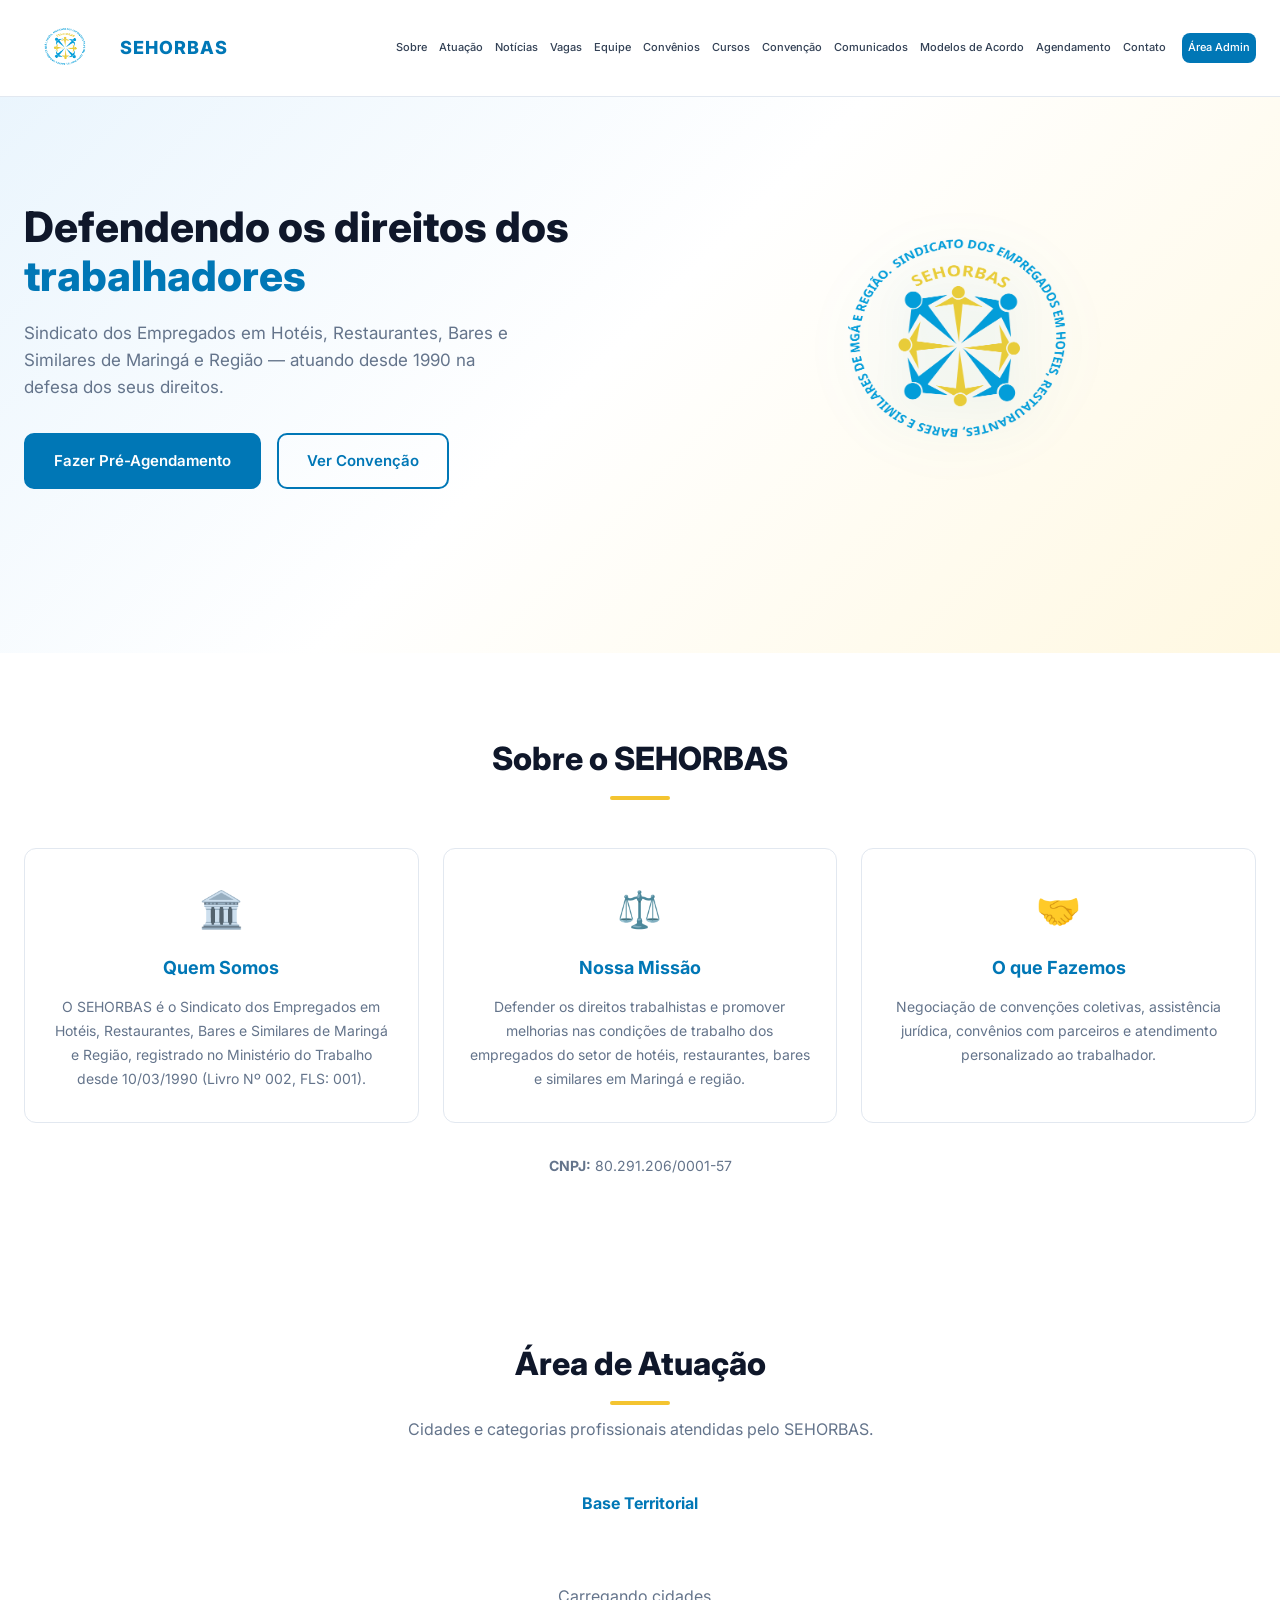
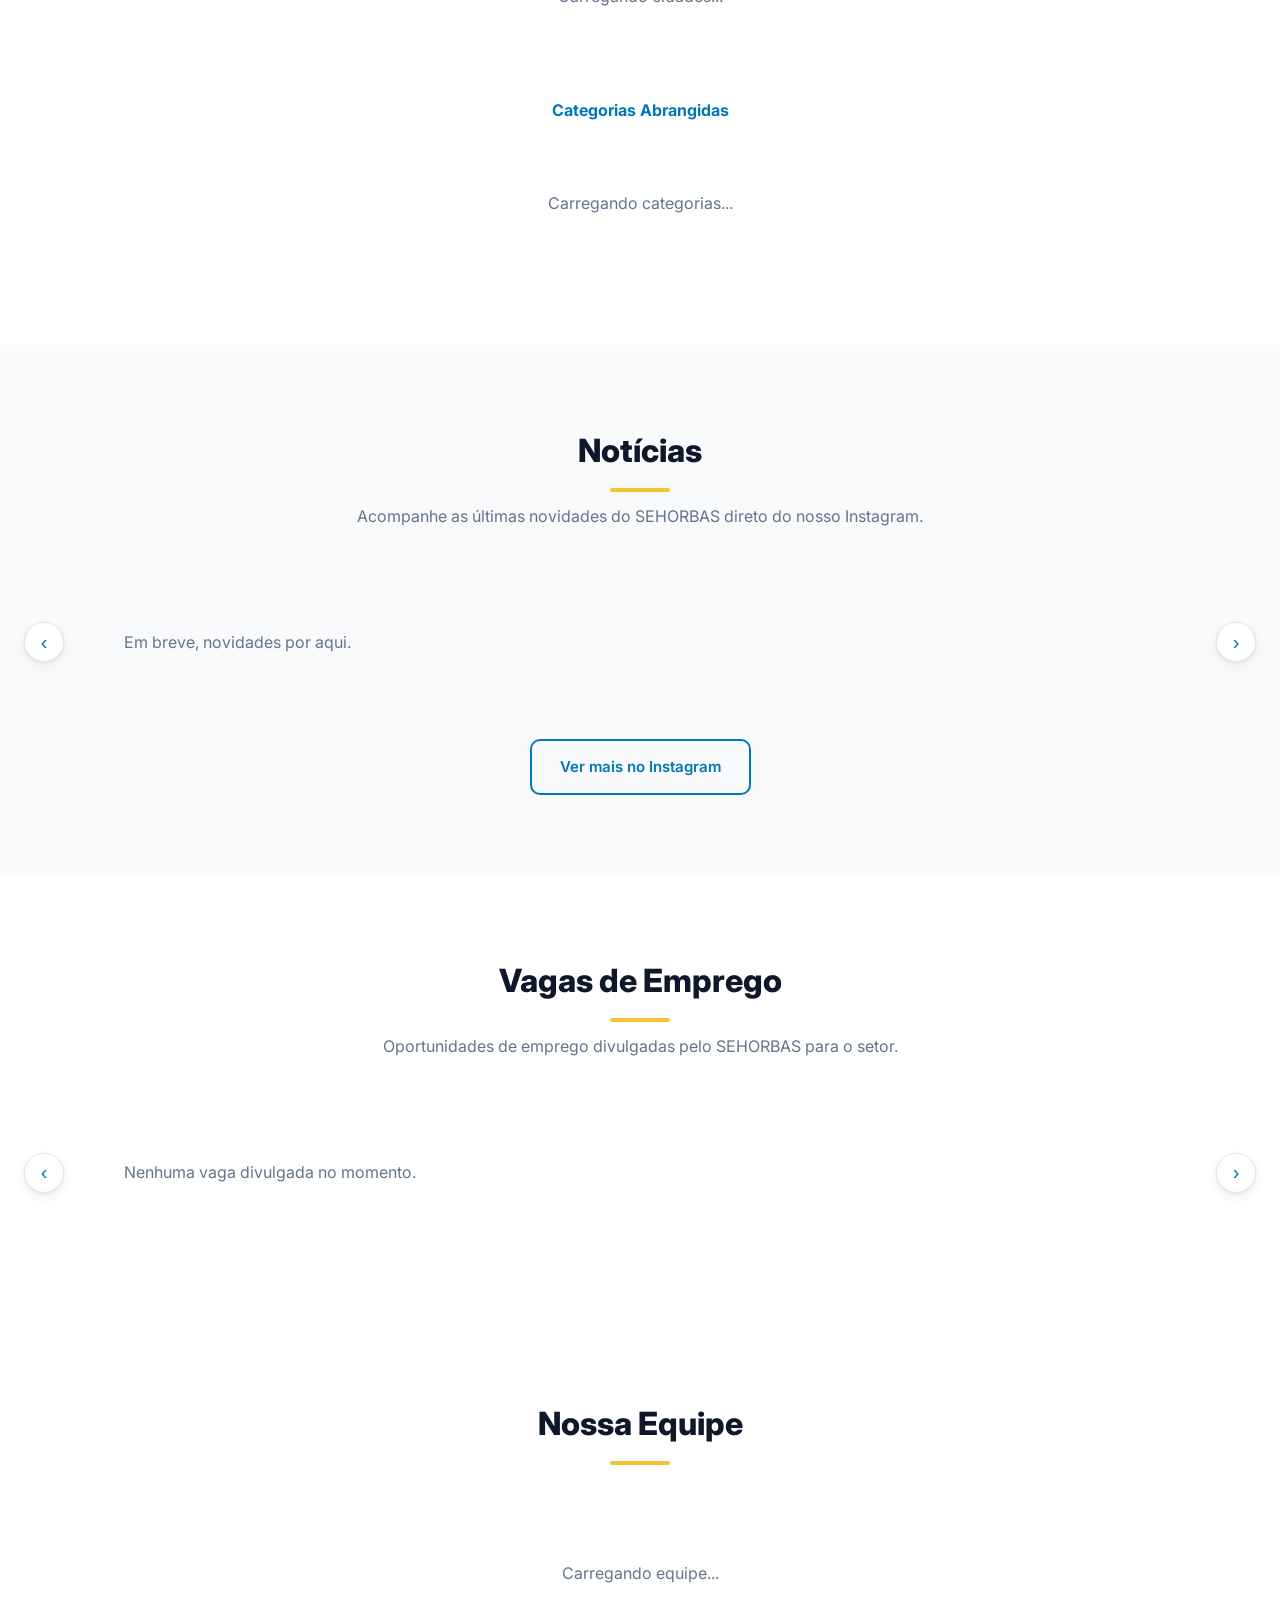
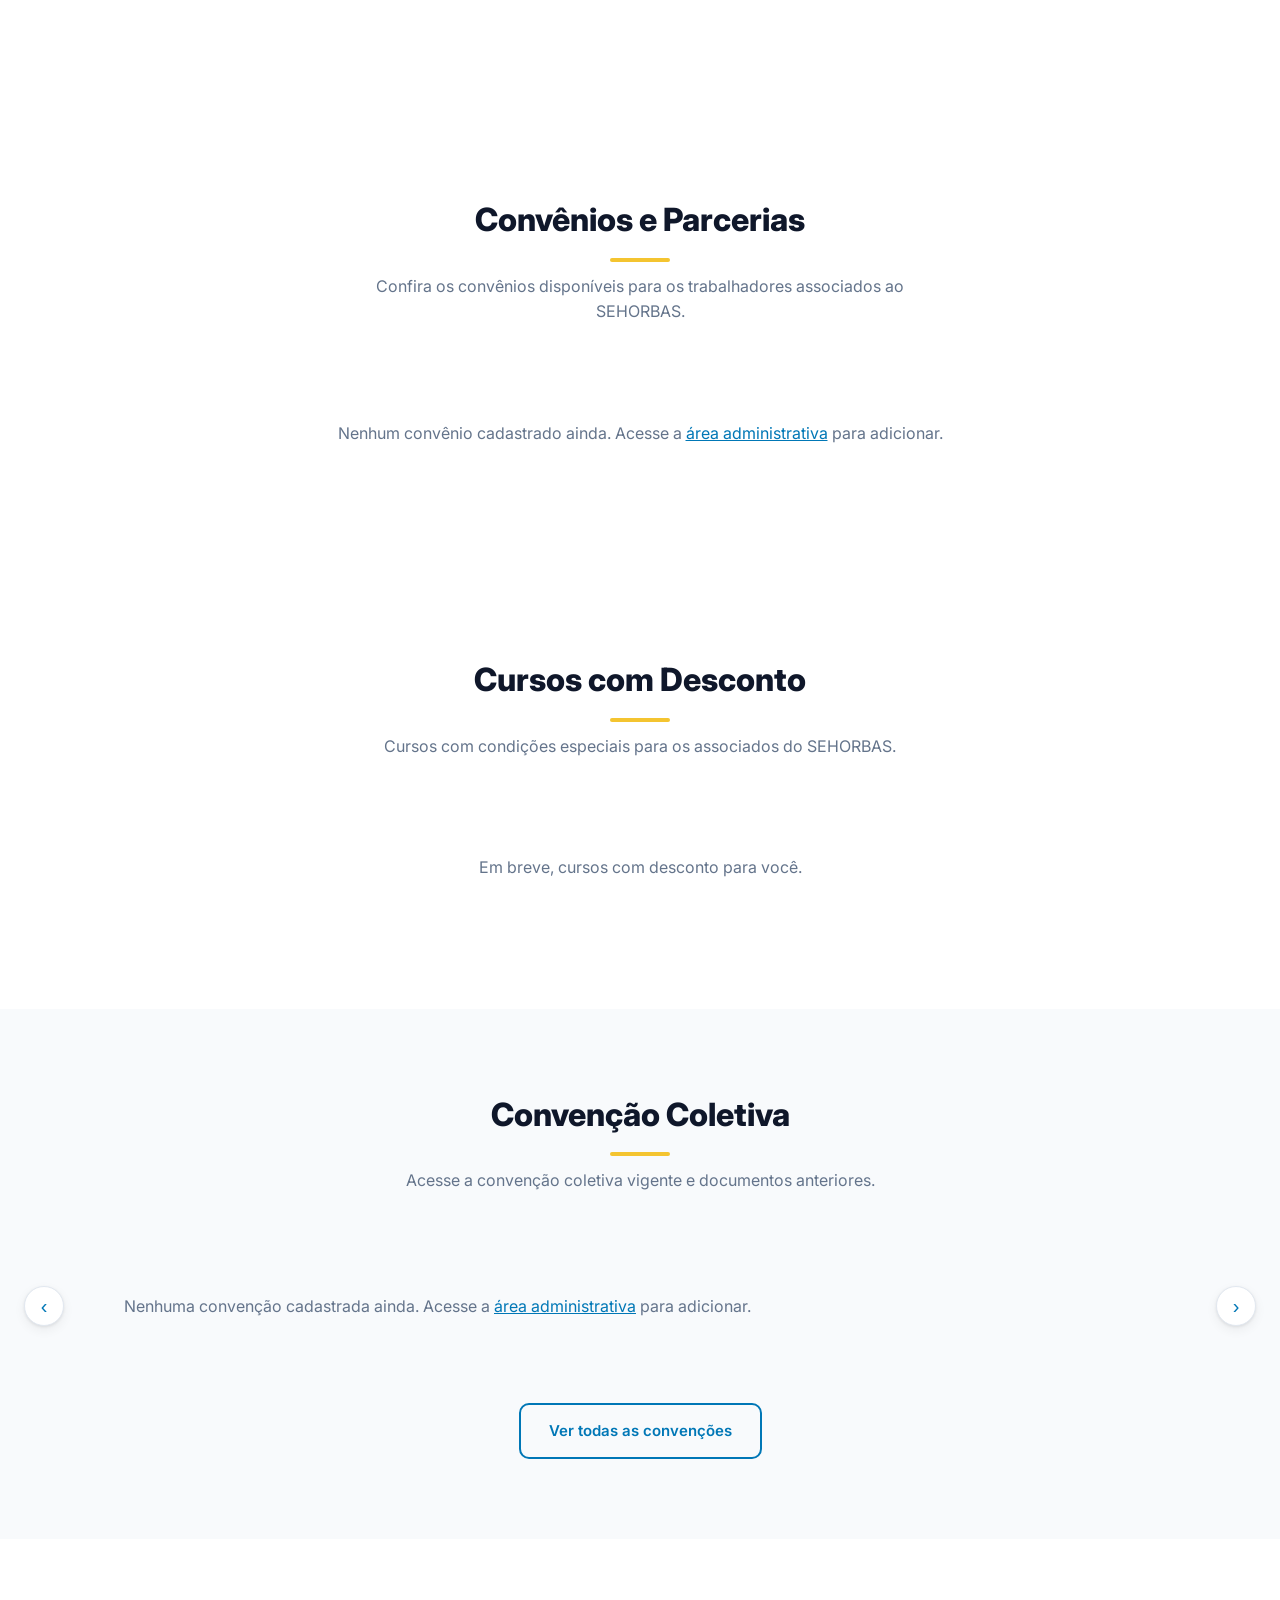
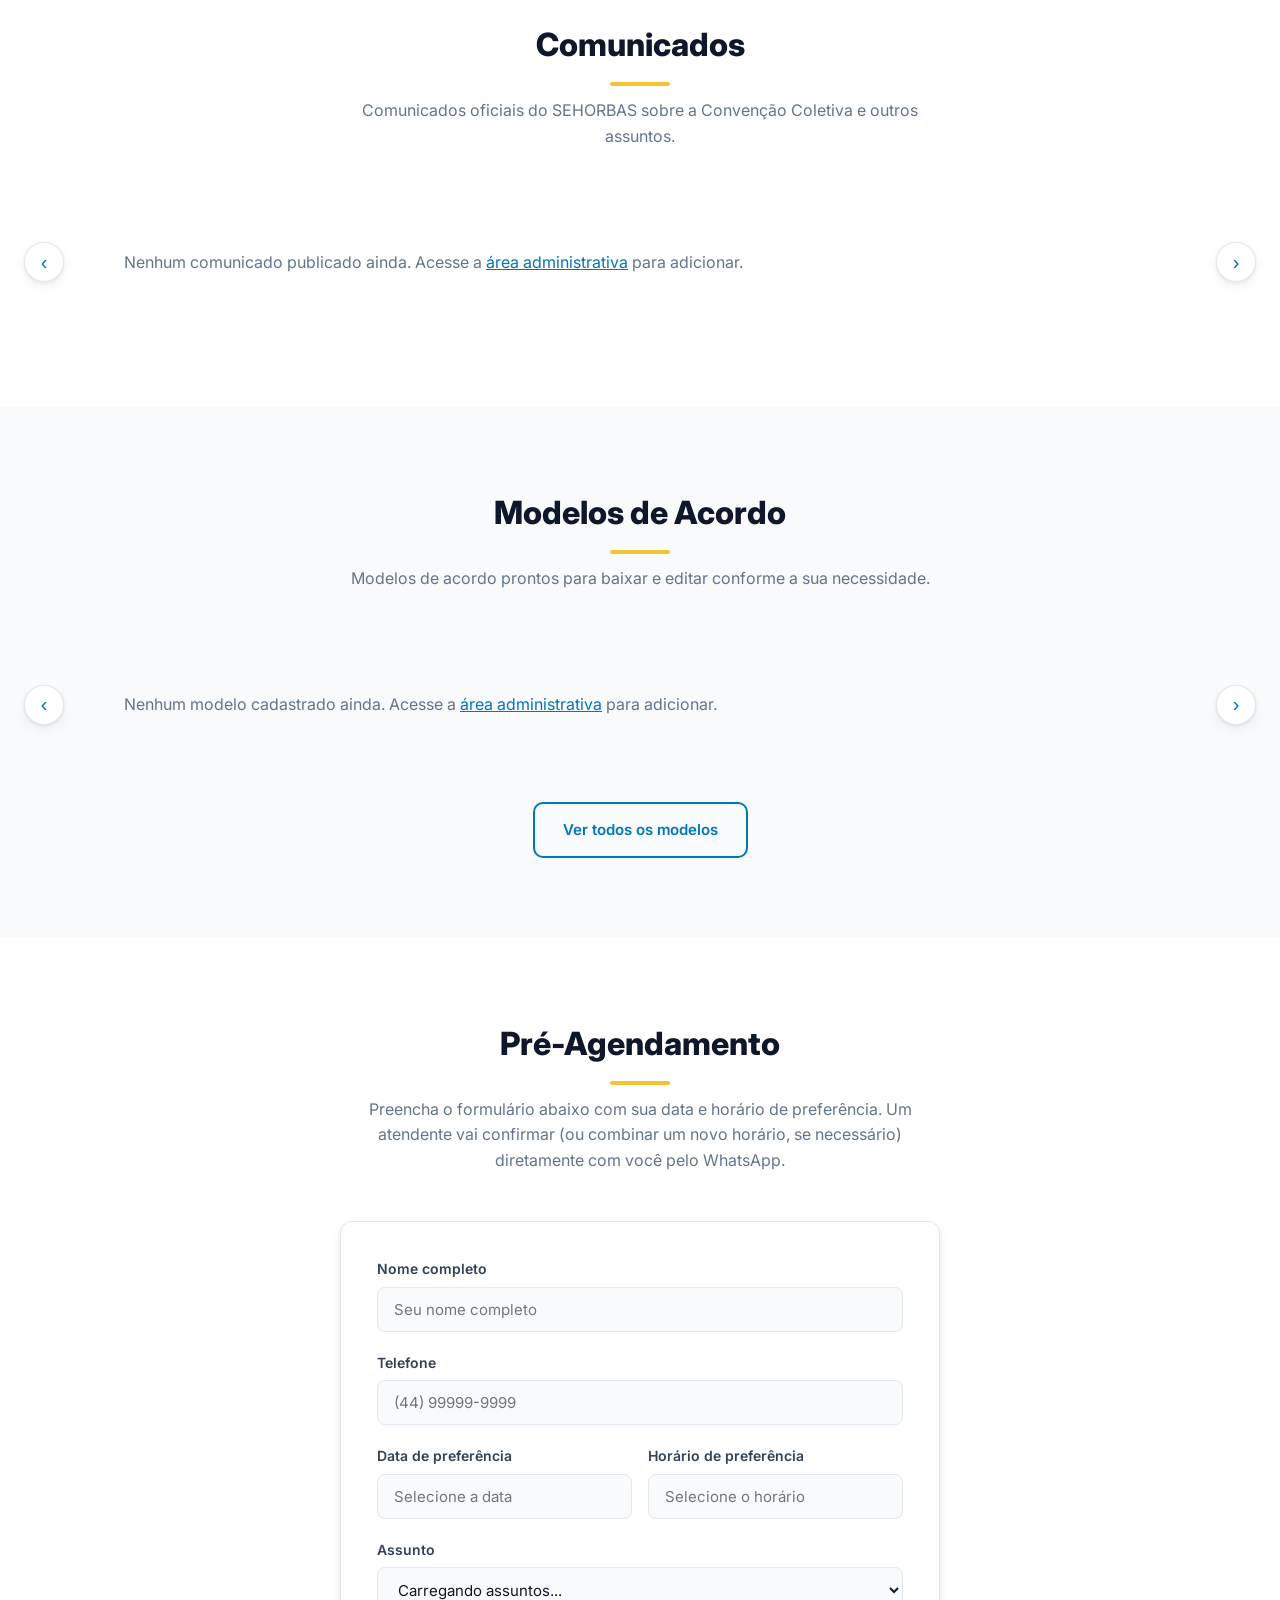
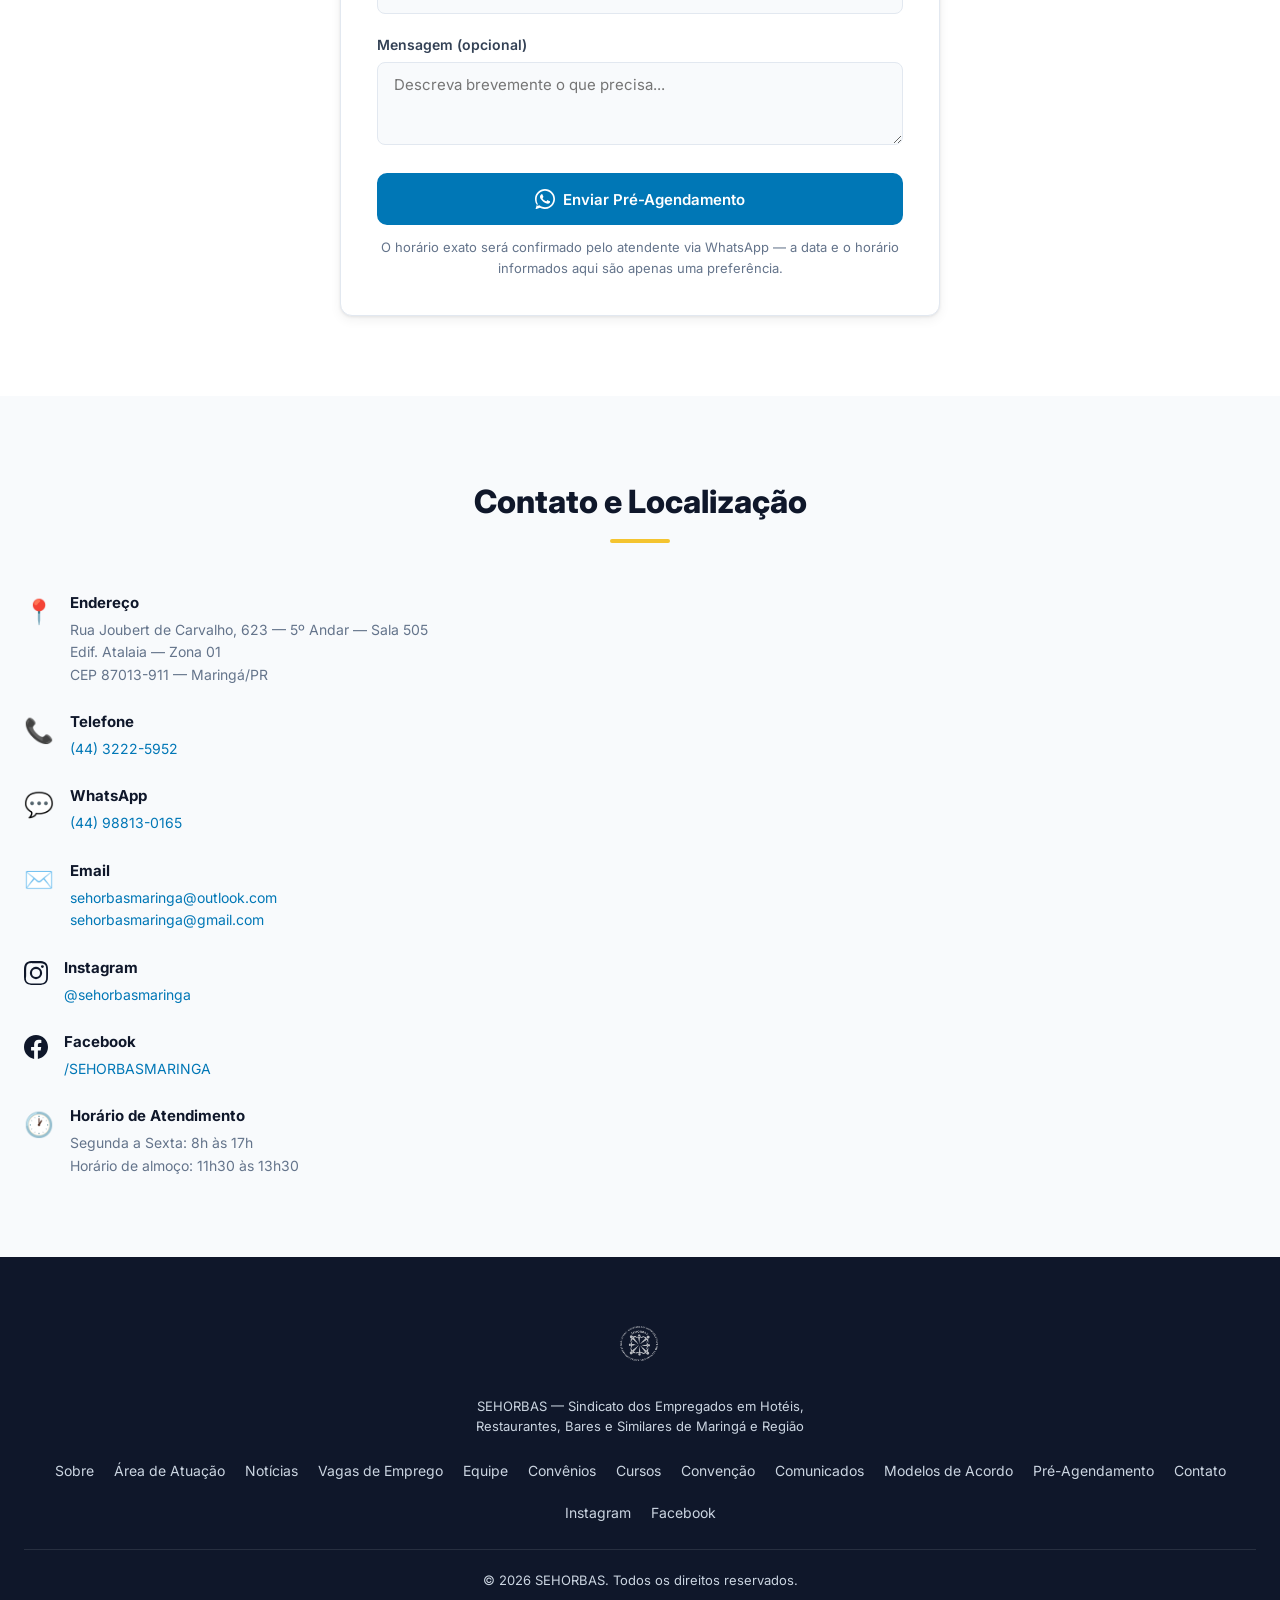
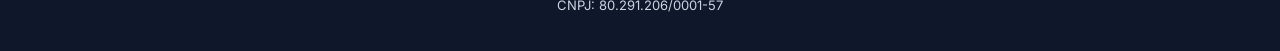
==== commit c3271a11: "perf: comprime imagens no navegador antes do upload + defer nos scripts - Nova função compressImage(" ====
--- a/index.html
+++ b/index.html
@@ -20,7 +20,7 @@
     <link rel="preconnect" href="https://fonts.gstatic.com" crossorigin>
     <link href="https://fonts.googleapis.com/css2?family=Inter:wght@400;500;600;700;800&display=swap" rel="stylesheet">
     <link rel="stylesheet" href="style.css">
-    <script src="https://cdn.jsdelivr.net/npm/@supabase/supabase-js@2"></script>
+    <script defer src="https://cdn.jsdelivr.net/npm/@supabase/supabase-js@2"></script>
     <link rel="icon" type="image/png" href="assets/logo.png">
 
     <script type="application/ld+json">
@@ -443,7 +443,7 @@
         </div>
     </footer>
 
-    <script src="supabase-config.js"></script>
-    <script src="app.js"></script>
+    <script defer src="supabase-config.js"></script>
+    <script defer src="app.js"></script>
 </body>
 </html>
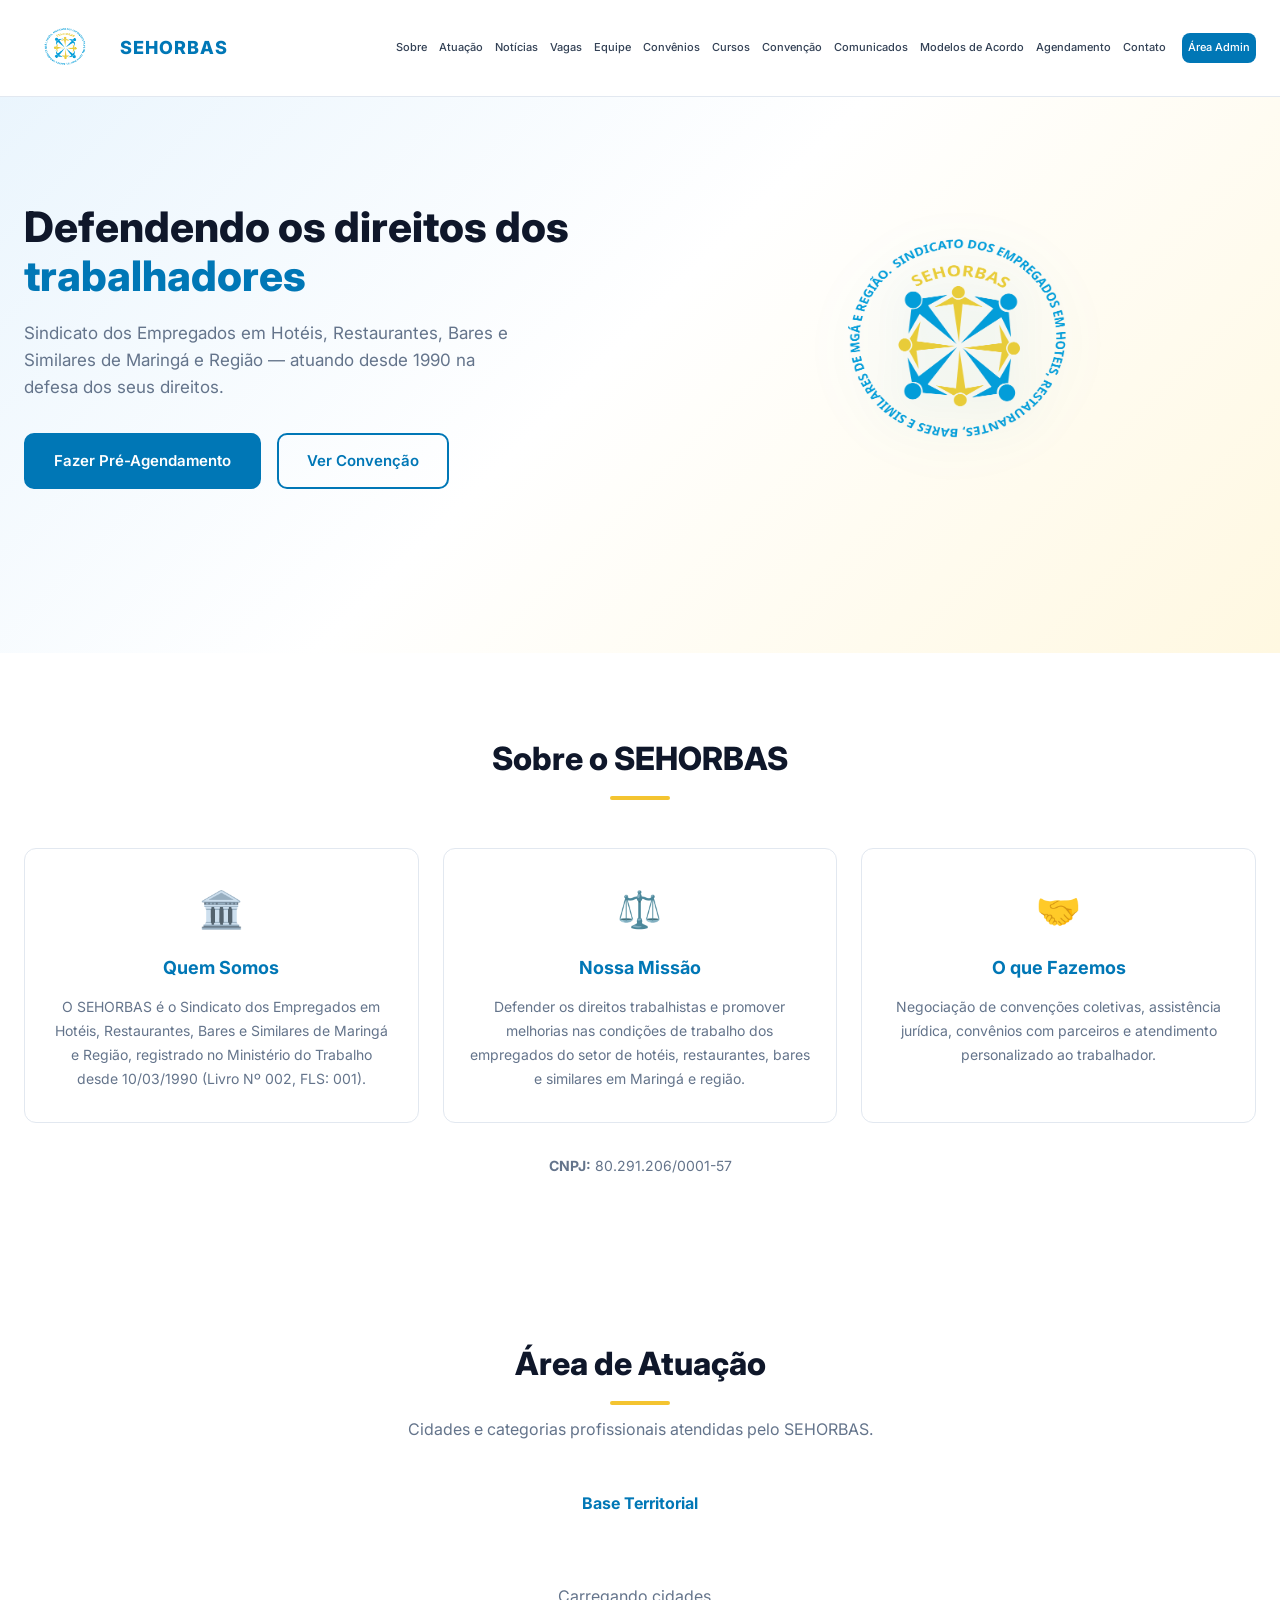
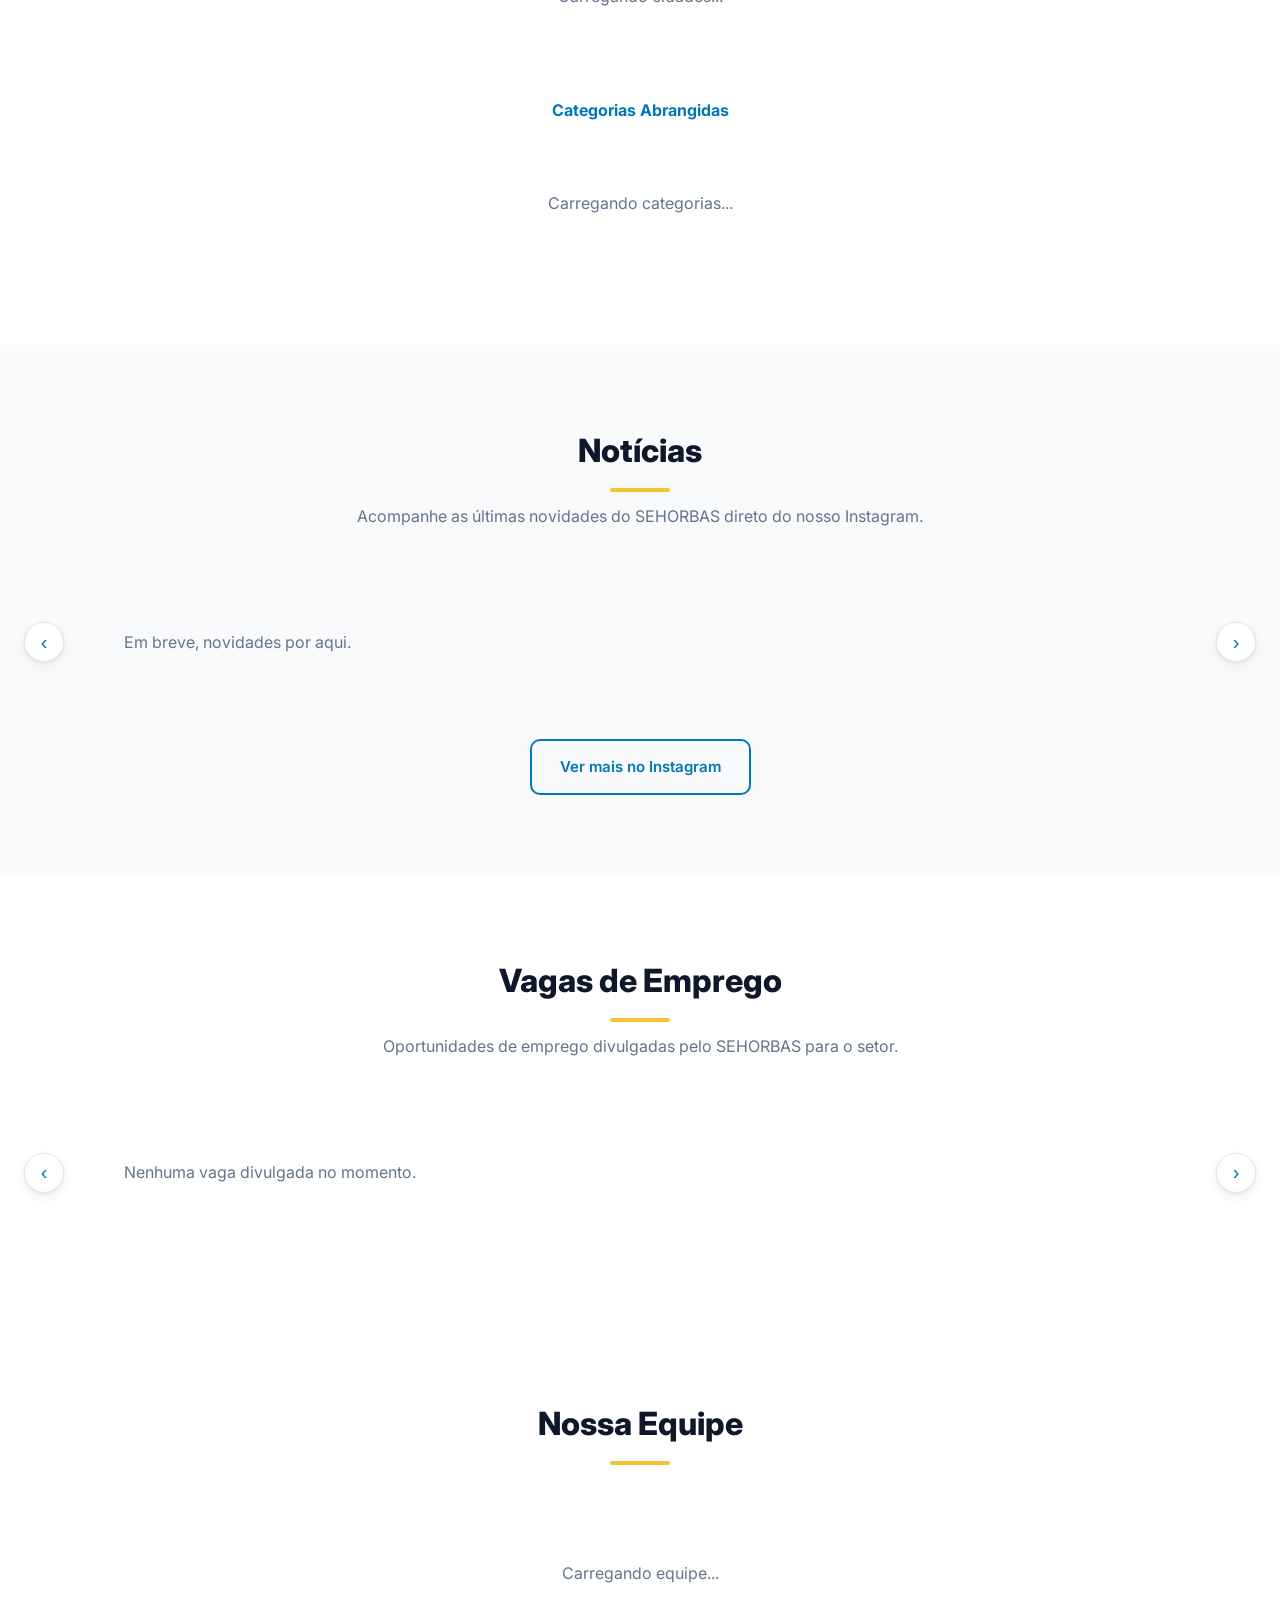
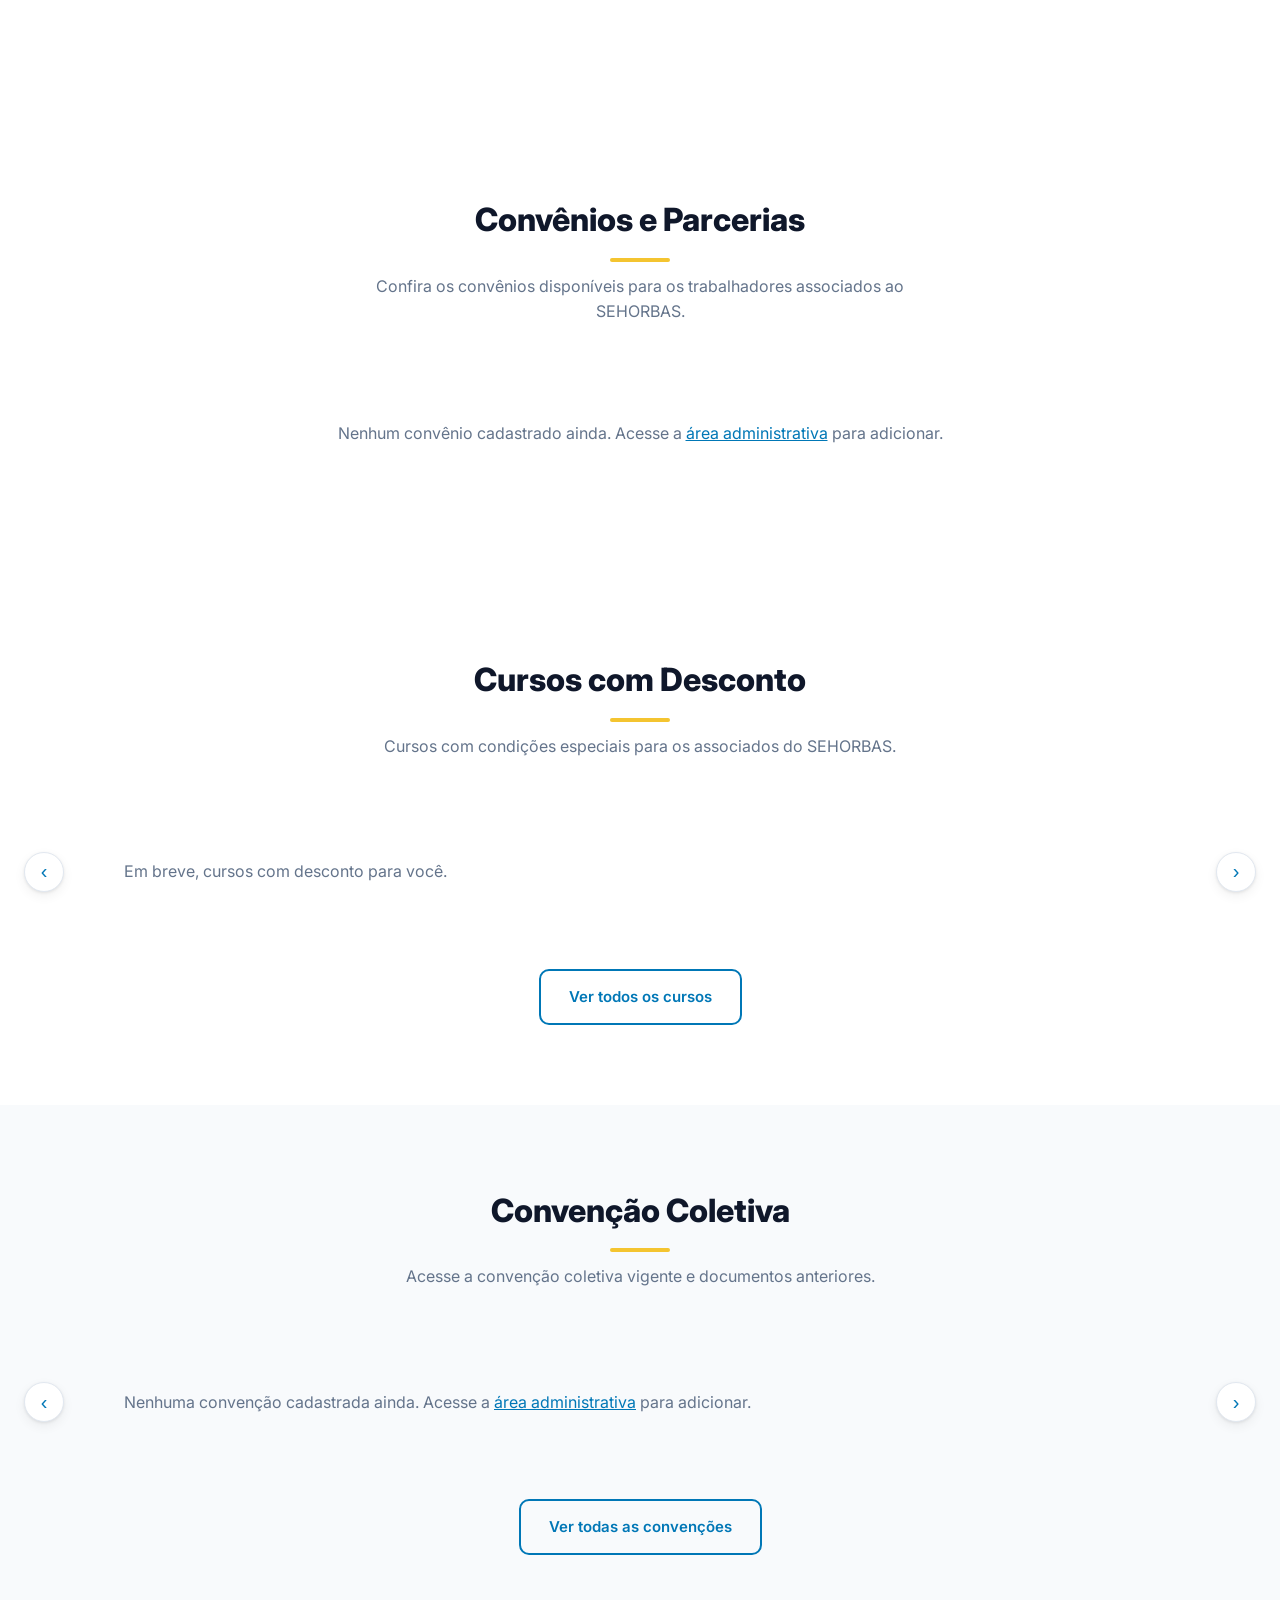
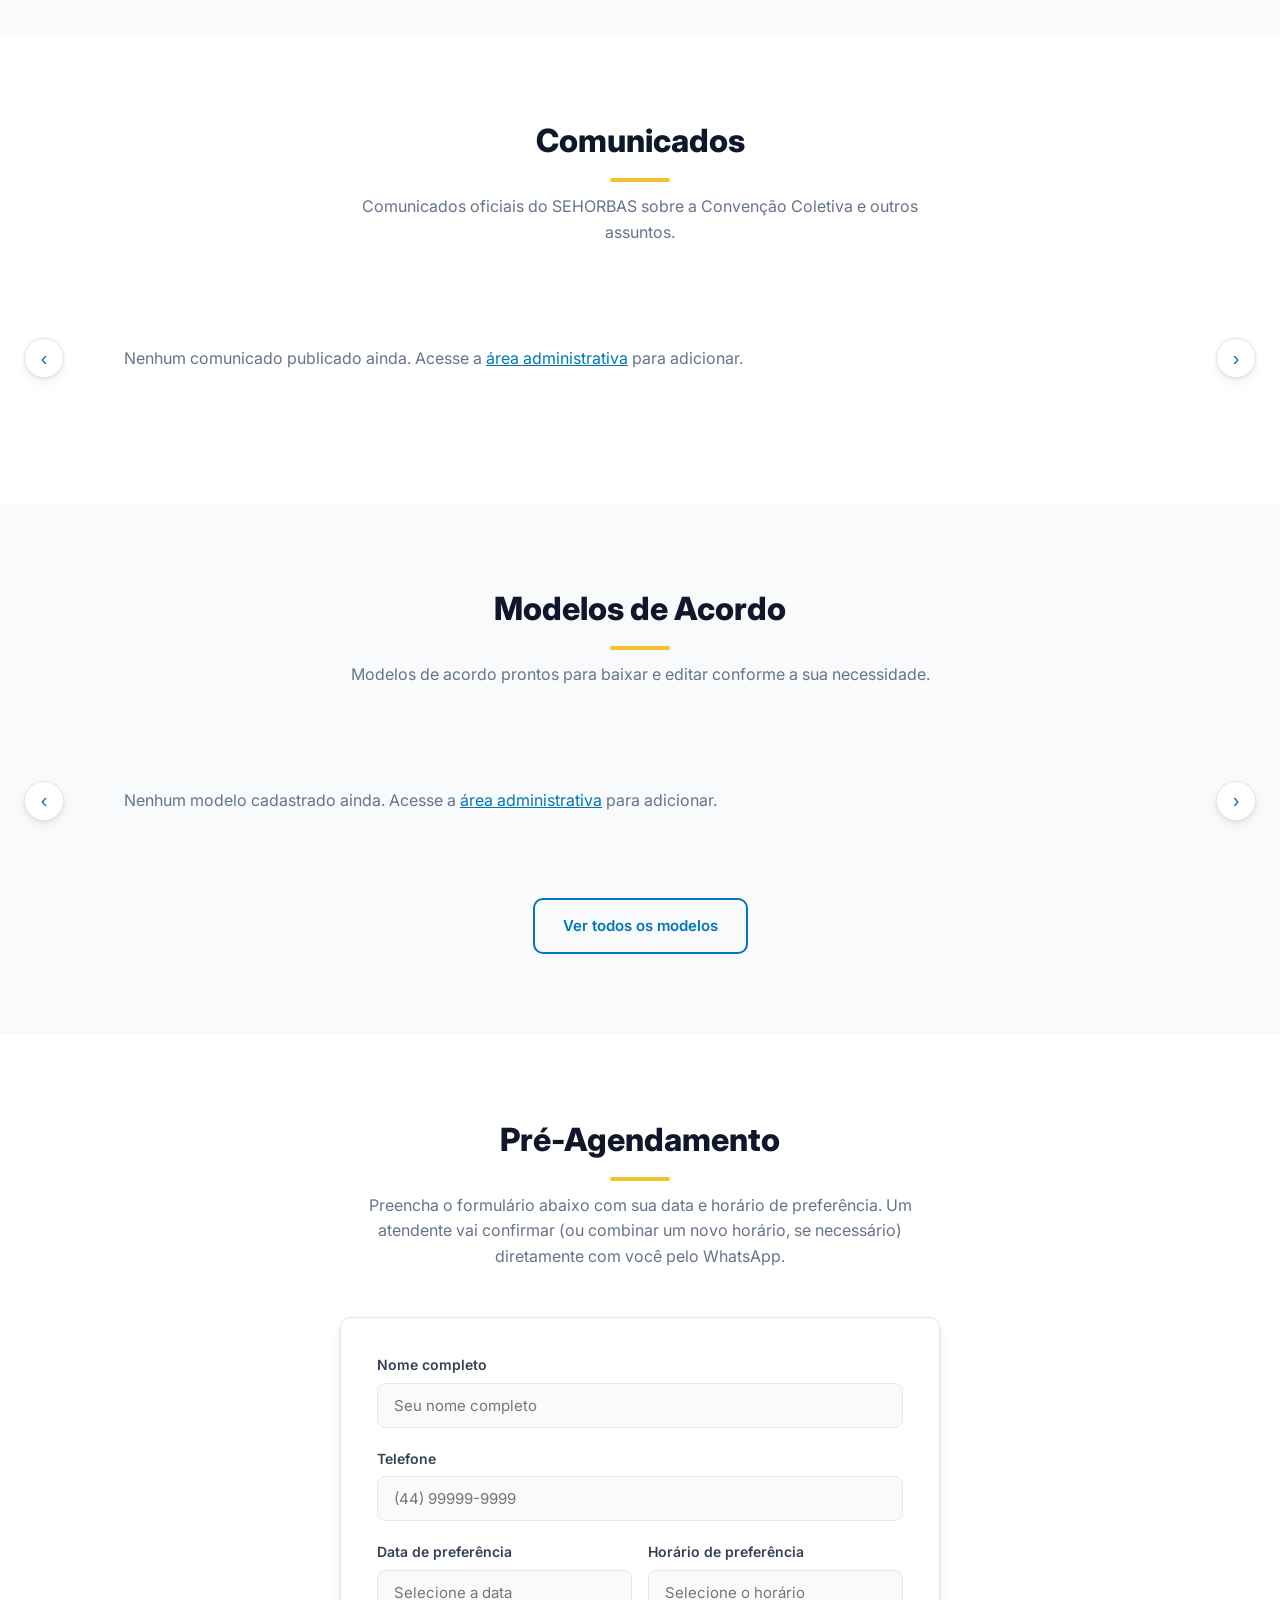
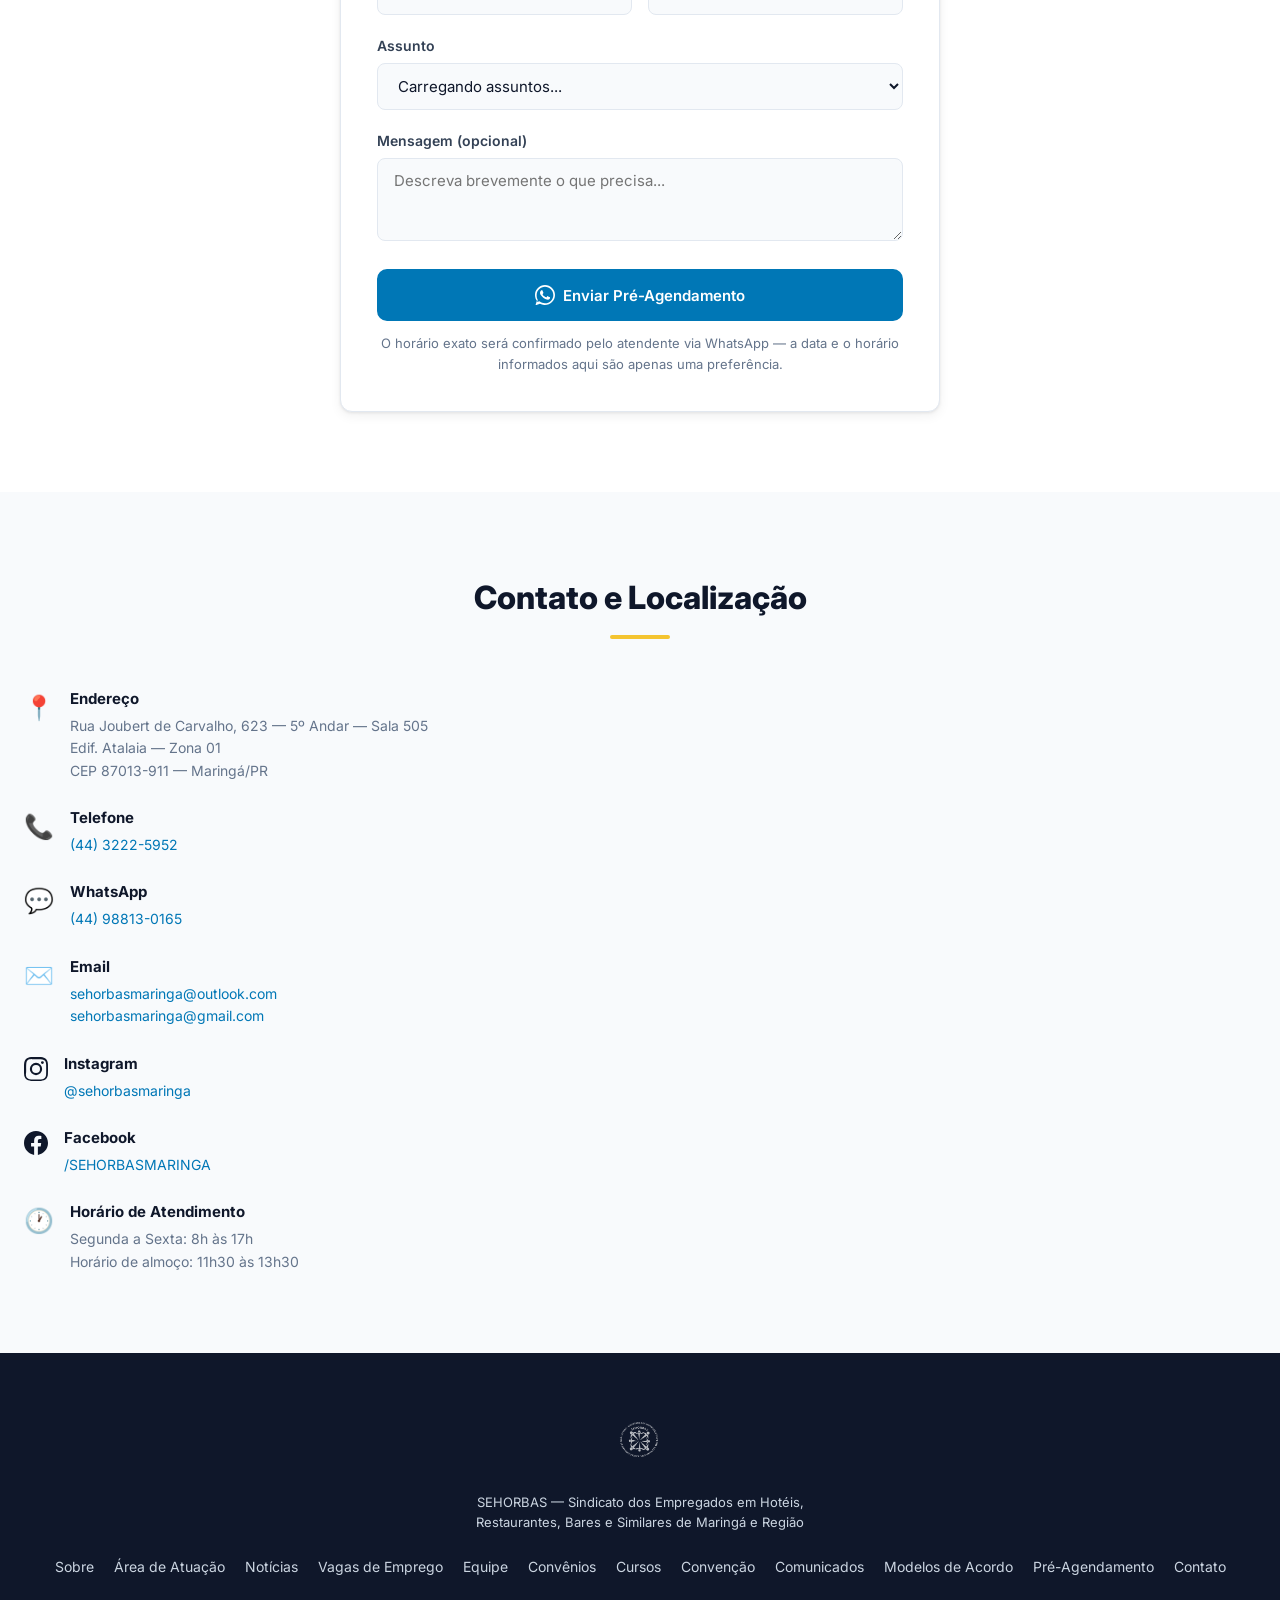
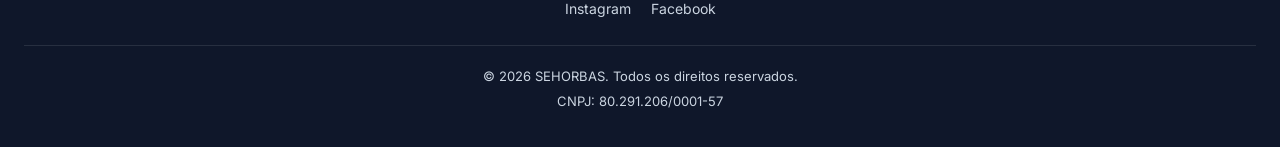
==== commit 52471608: "fix: centraliza grids de Convênios/Categorias e transforma Cursos em carrossel - .convenios-grid e ." ====
--- a/index.html
+++ b/index.html
@@ -238,8 +238,15 @@
         <div class="container">
             <h2 class="section-title">Cursos com Desconto</h2>
             <p class="section-desc">Cursos com condições especiais para os associados do SEHORBAS.</p>
-            <div class="convenios-grid" id="cursosGrid">
-                <div class="convenio-empty"><p>Em breve, cursos com desconto para você.</p></div>
+            <div class="carousel-wrap">
+                <button type="button" class="carousel-btn carousel-prev" id="cursosPrev" aria-label="Anterior">&#8249;</button>
+                <div class="carousel-track" id="cursosTrack">
+                    <div class="convenio-empty"><p>Em breve, cursos com desconto para você.</p></div>
+                </div>
+                <button type="button" class="carousel-btn carousel-next" id="cursosNext" aria-label="Próximo">&#8250;</button>
+            </div>
+            <div class="ver-mais-wrap">
+                <a href="cursos.html" class="btn btn-outline">Ver todos os cursos</a>
             </div>
         </div>
     </section>
--- a/style.css
+++ b/style.css
@@ -134,9 +134,7 @@
     position: absolute;
     top: 50%;
     left: 50%;
-    width: 100%;
-    height: 100%;
-    object-fit: cover;
+    max-width: none;
     opacity: .16;
     mix-blend-mode: luminosity;
     pointer-events: none;
@@ -435,10 +433,12 @@
 
 /* ========== CONVÊNIOS ========== */
 .convenios-grid {
-    display: grid;
-    grid-template-columns: repeat(auto-fill, minmax(300px, 1fr));
+    display: flex;
+    flex-wrap: wrap;
+    justify-content: center;
     gap: 24px;
 }
+.convenios-grid .convenio-card { flex: 1 1 300px; max-width: 360px; }
 .convenio-card {
     background: var(--branco);
     border: 1px solid var(--cinza-200);
@@ -553,12 +553,14 @@
     border-radius: 20px;
 }
 .categorias-grid {
-    display: grid;
-    grid-template-columns: repeat(auto-fit, minmax(140px, 1fr));
+    display: flex;
+    flex-wrap: wrap;
+    justify-content: center;
     gap: 20px;
-    max-width: 800px;
+    max-width: 1000px;
     margin: 0 auto;
 }
+.categorias-grid .categoria-card { flex: 1 1 200px; max-width: 260px; }
 .categoria-card {
     background: var(--branco);
     border: 1px solid var(--cinza-200);
@@ -574,6 +576,35 @@
 }
 .categoria-icon { font-size: 32px; margin-bottom: 10px; }
 .categoria-card h4 { font-size: 14px; font-weight: 700; color: var(--cinza-900); }
+.categoria-card:has(.categoria-card-toggle) { cursor: pointer; }
+.categoria-card-desc {
+    margin-top: 10px;
+    font-size: 12.5px;
+    color: var(--cinza-500);
+    line-height: 1.6;
+    display: -webkit-box;
+    -webkit-line-clamp: 2;
+    -webkit-box-orient: vertical;
+    overflow: hidden;
+    text-align: left;
+}
+.categoria-card.expanded .categoria-card-desc {
+    -webkit-line-clamp: unset;
+    overflow: visible;
+}
+.categoria-card-toggle {
+    display: inline-block;
+    margin-top: 8px;
+    background: none;
+    border: none;
+    color: var(--azul);
+    font-size: 12.5px;
+    font-weight: 600;
+    cursor: pointer;
+    padding: 0;
+    font-family: inherit;
+}
+.categoria-card-toggle:hover { text-decoration: underline; }
 
 /* ========== VAGAS DE EMPREGO ========== */
 .vaga-card {
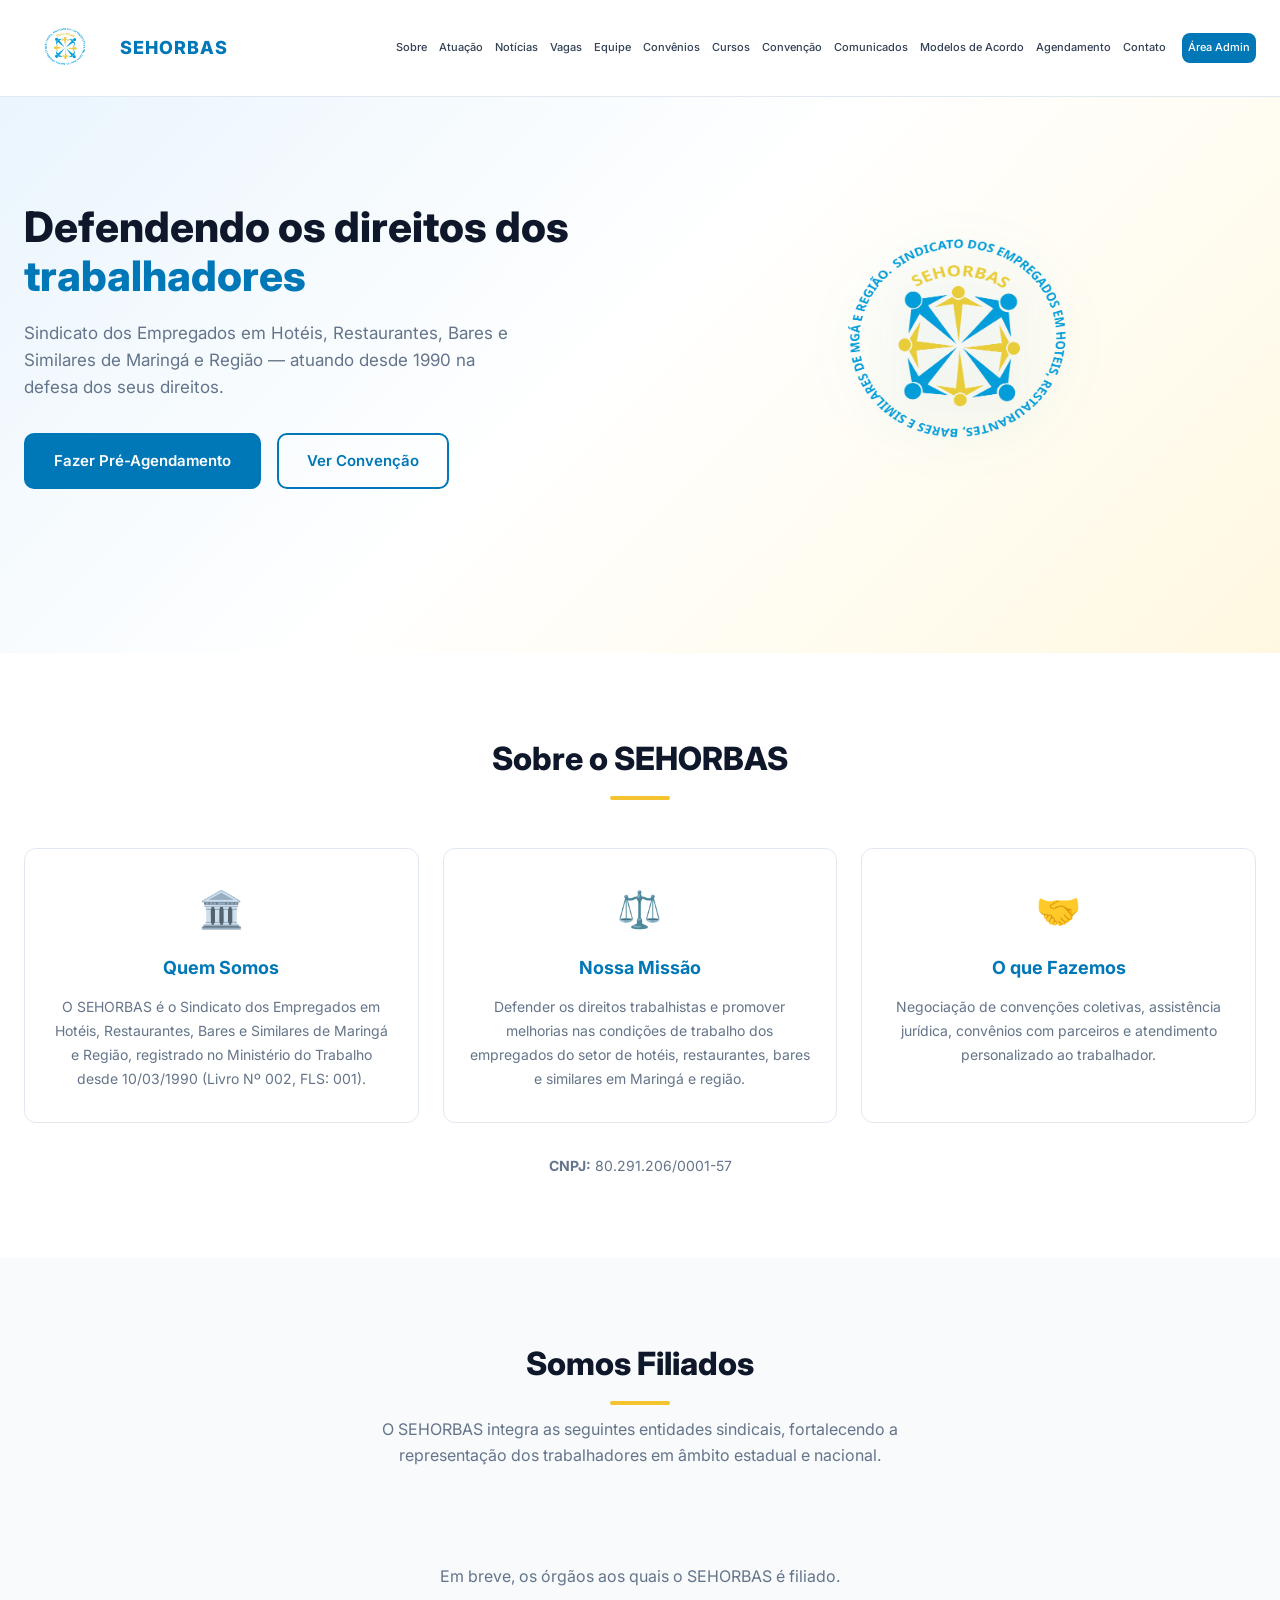
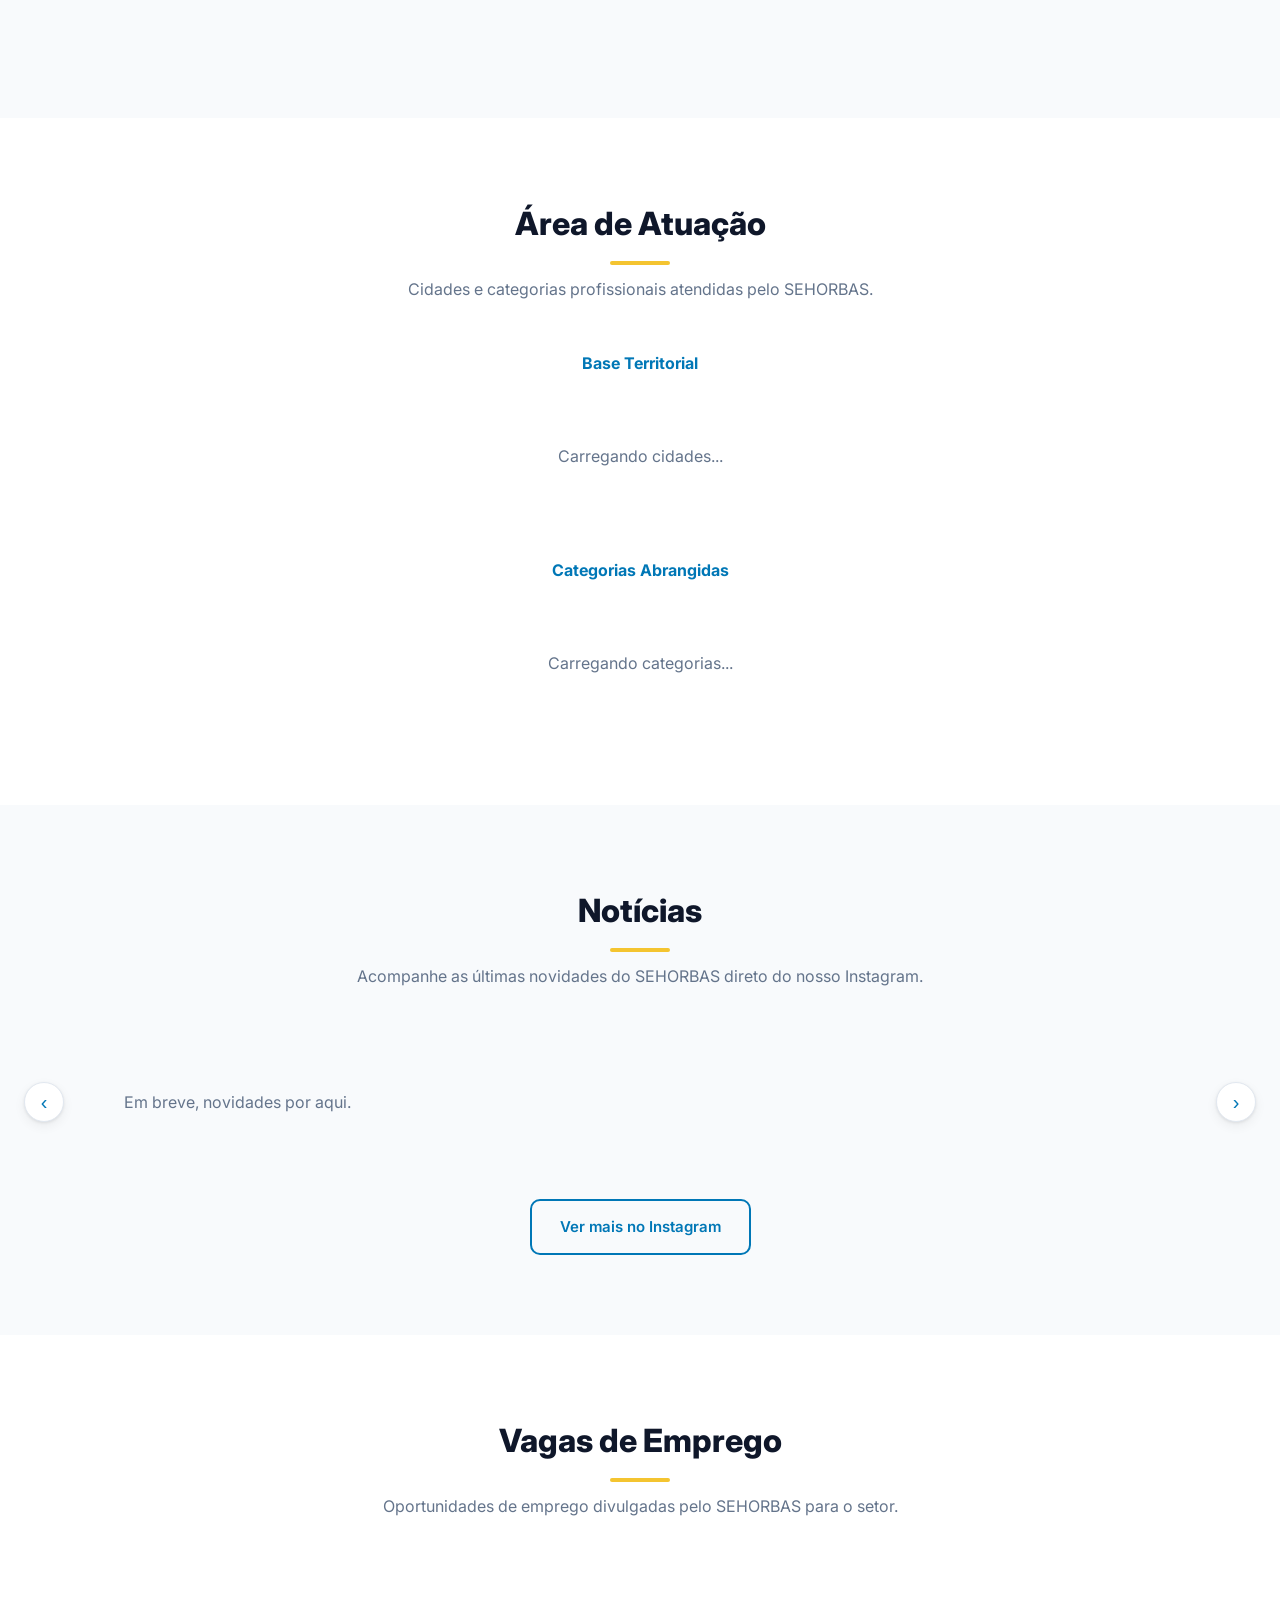
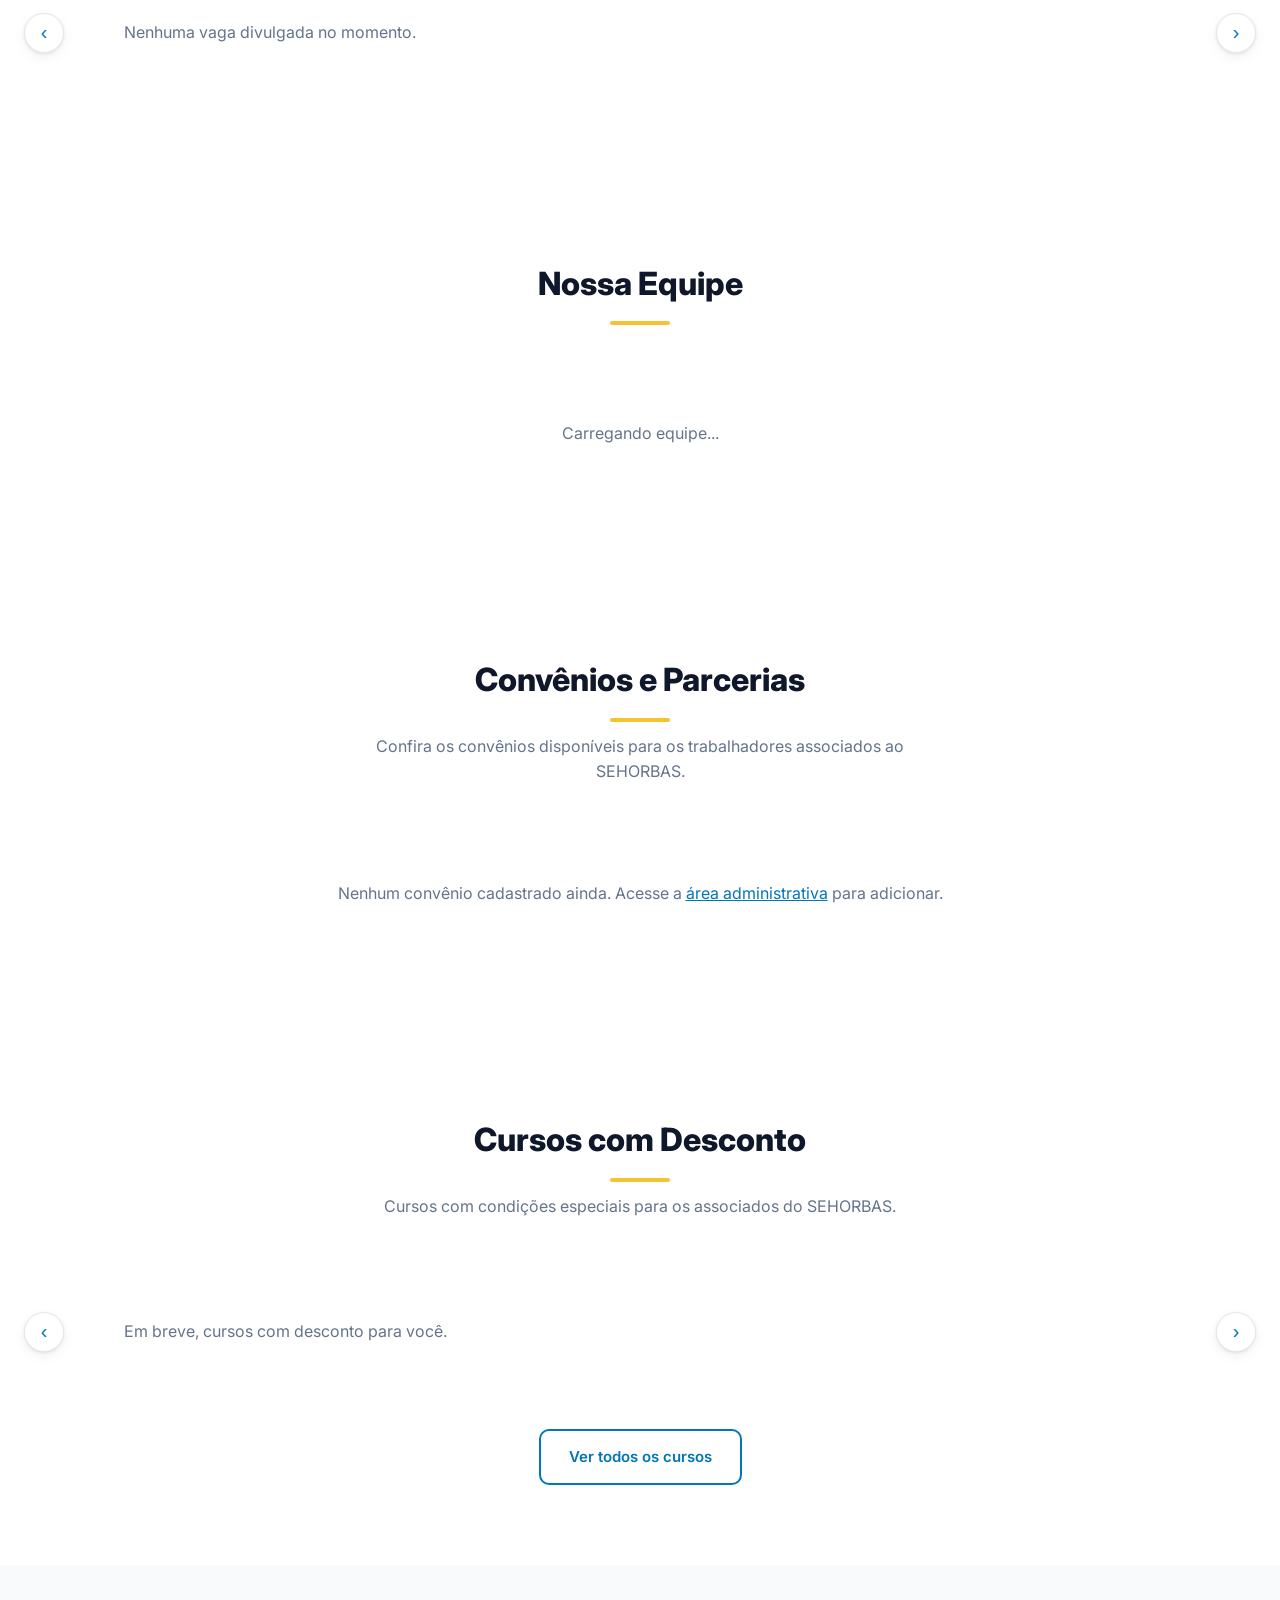
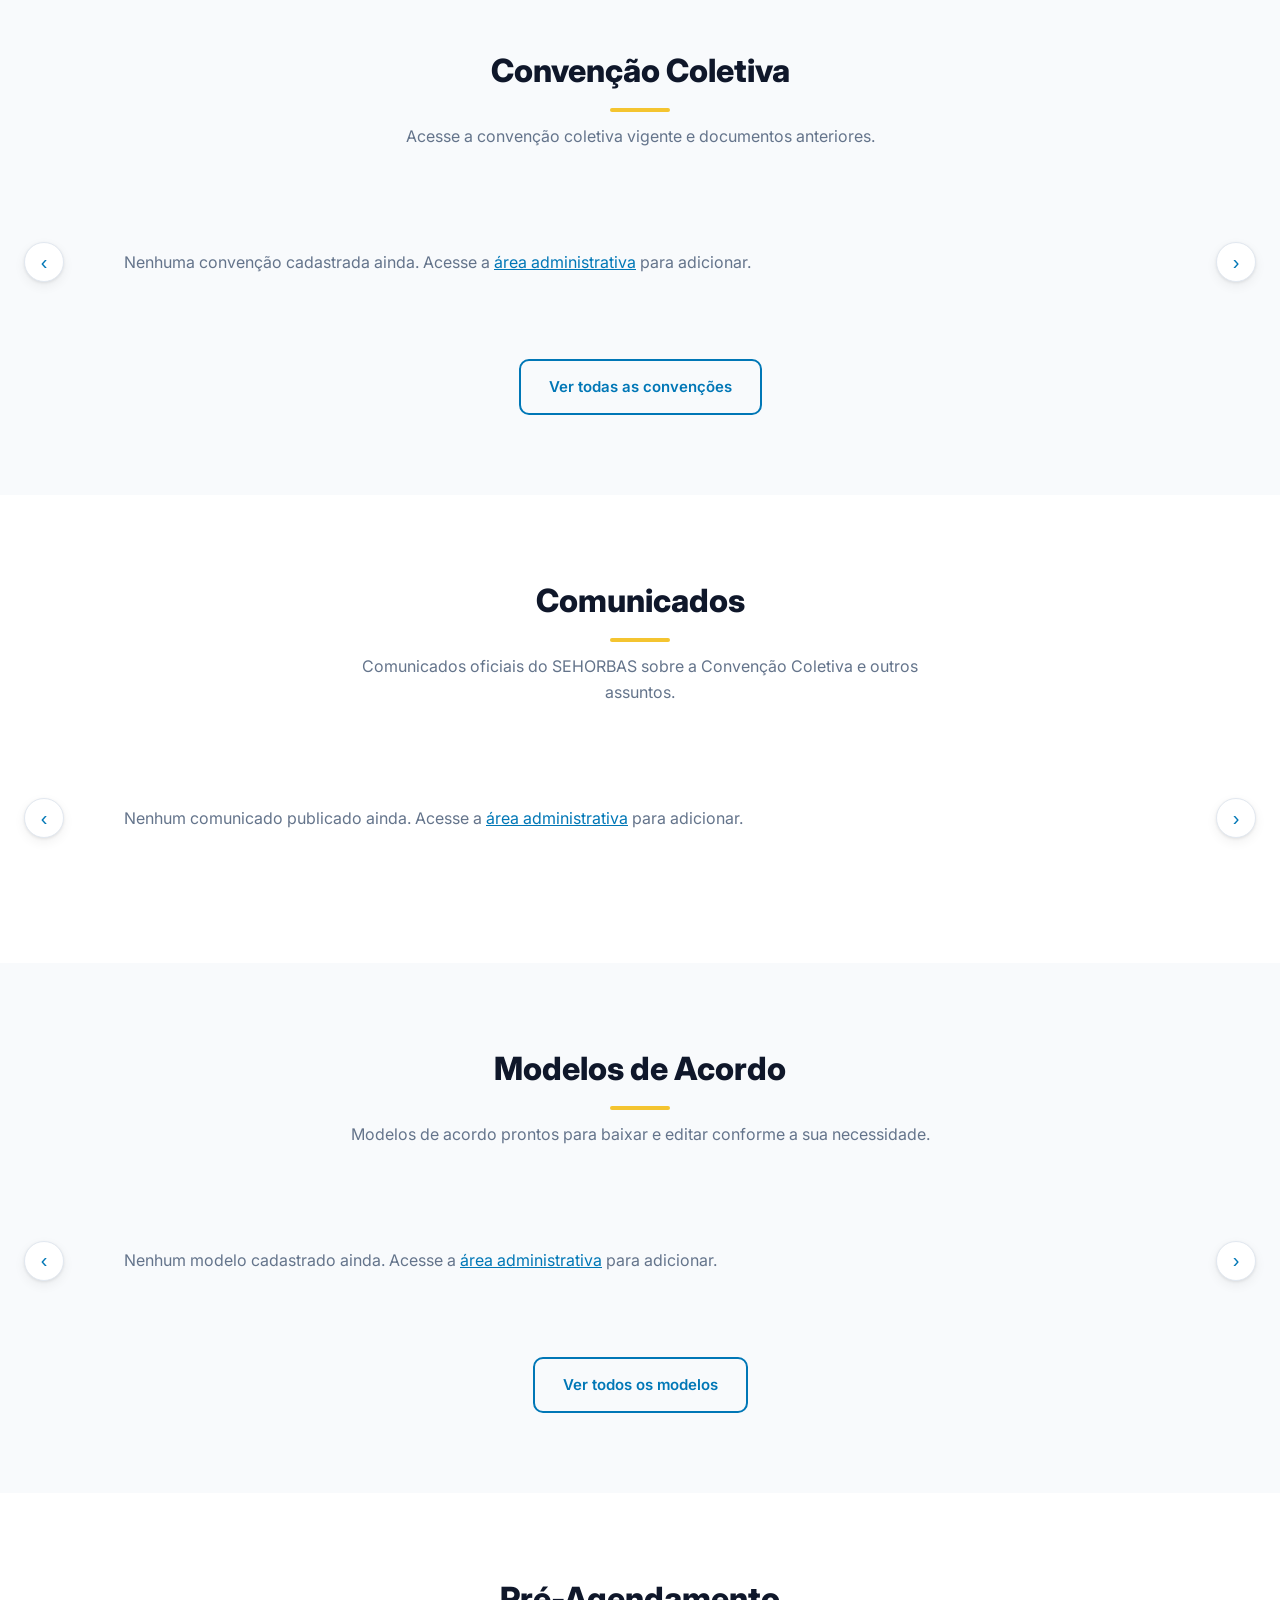
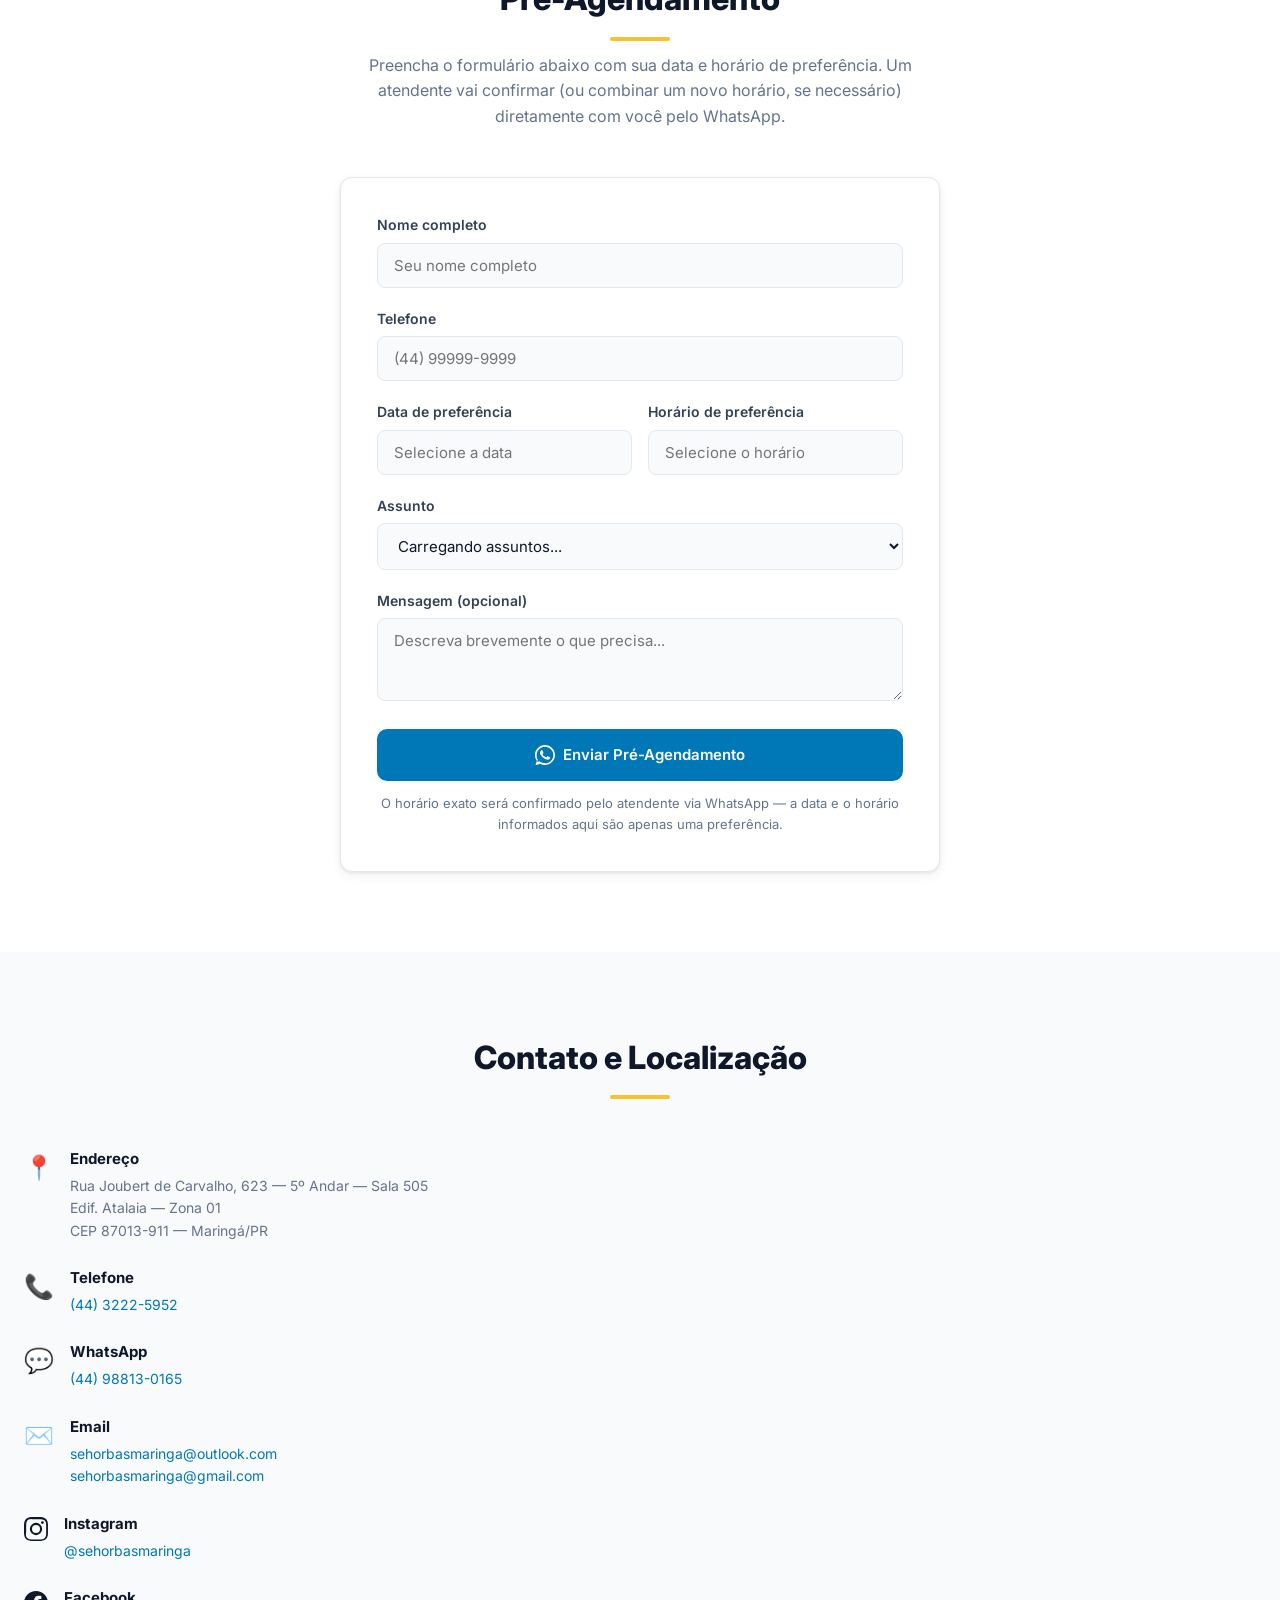
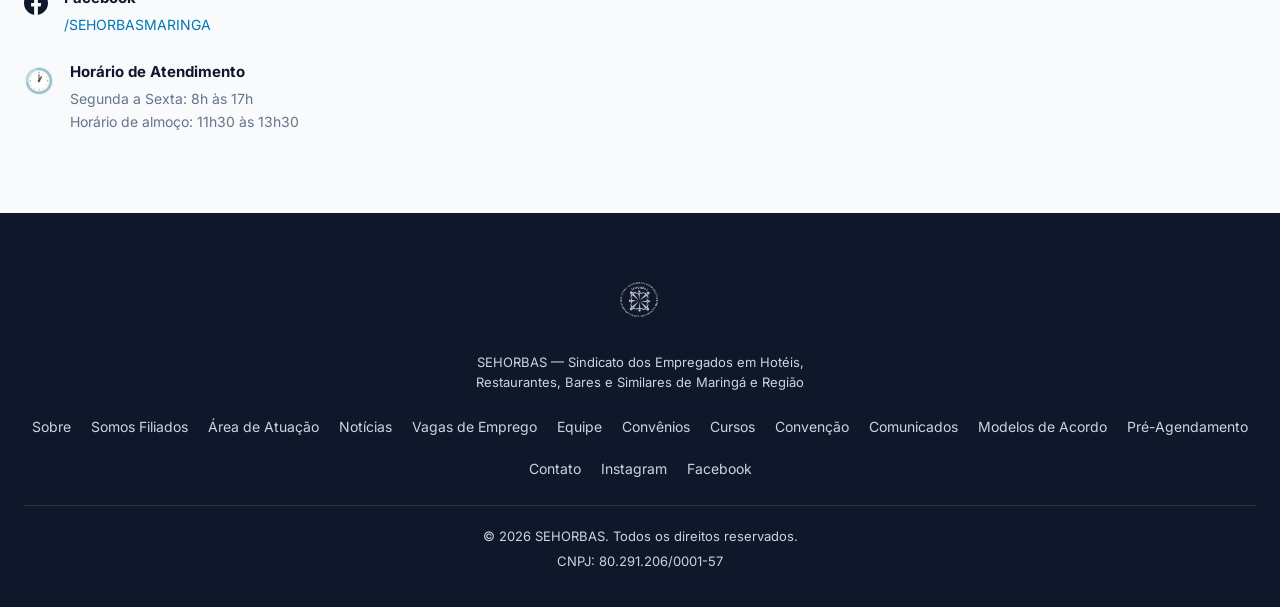
==== commit e5a1b29b: "feat: adiciona seção "Somos Filiados" Nova seção pública (logo após Sobre) com os órgãos sindicais q" ====
--- a/index.html
+++ b/index.html
@@ -128,6 +128,17 @@
         </div>
     </section>
 
+    <!-- SOMOS FILIADOS -->
+    <section class="section section-alt" id="filiados">
+        <div class="container">
+            <h2 class="section-title">Somos Filiados</h2>
+            <p class="section-desc">O SEHORBAS integra as seguintes entidades sindicais, fortalecendo a representação dos trabalhadores em âmbito estadual e nacional.</p>
+            <div class="filiados-grid" id="filiadosGrid">
+                <p class="convenio-empty">Em breve, os órgãos aos quais o SEHORBAS é filiado.</p>
+            </div>
+        </div>
+    </section>
+
     <!-- ÁREA DE ATUAÇÃO -->
     <section class="section" id="atuacao">
         <div class="container">
@@ -429,6 +440,7 @@
             </div>
             <div class="footer-links">
                 <a href="#sobre">Sobre</a>
+                <a href="#filiados">Somos Filiados</a>
                 <a href="#atuacao">Área de Atuação</a>
                 <a href="#noticias">Notícias</a>
                 <a href="#vagas">Vagas de Emprego</a>
--- a/style.css
+++ b/style.css
@@ -526,6 +526,62 @@
 }
 .convenio-empty a { color: var(--azul); text-decoration: underline; }
 
+/* ========== SOMOS FILIADOS ========== */
+.filiados-grid {
+    display: flex;
+    flex-wrap: wrap;
+    justify-content: center;
+    gap: 20px;
+    max-width: 900px;
+    margin: 0 auto;
+}
+.filiado-card {
+    flex: 1 1 150px;
+    max-width: 170px;
+    background: var(--branco);
+    border: 1px solid var(--cinza-200);
+    border-radius: var(--radius);
+    padding: 20px 14px;
+    text-align: center;
+    text-decoration: none;
+    color: inherit;
+    transition: all var(--transition);
+}
+.filiado-card:hover {
+    box-shadow: var(--shadow-lg);
+    transform: translateY(-4px);
+    border-color: var(--azul);
+}
+.filiado-logo {
+    width: 64px;
+    height: 64px;
+    margin: 0 auto 12px;
+    border-radius: 50%;
+    background: var(--azul-claro);
+    color: var(--azul);
+    display: flex;
+    align-items: center;
+    justify-content: center;
+    font-size: 13px;
+    font-weight: 800;
+    letter-spacing: .5px;
+    overflow: hidden;
+}
+.filiado-logo img { width: 100%; height: 100%; object-fit: contain; }
+.filiado-card h4 {
+    font-size: 13px;
+    font-weight: 700;
+    color: var(--cinza-900);
+    line-height: 1.35;
+}
+.filiado-card .filiado-link-hint {
+    display: block;
+    margin-top: 6px;
+    font-size: 11px;
+    color: var(--azul);
+    font-weight: 600;
+}
+
 /* ========== ÁREA DE ATUAÇÃO ========== */
 .atuacao-bloco { margin-top: 40px; }
 .atuacao-bloco:first-of-type { margin-top: 0; }
@@ -641,8 +697,7 @@
 .vaga-modal-img {
     display: block;
     width: 100%;
-    max-height: 320px;
-    object-fit: cover;
+    height: auto;
     border-radius: var(--radius);
     margin-bottom: 20px;
 }
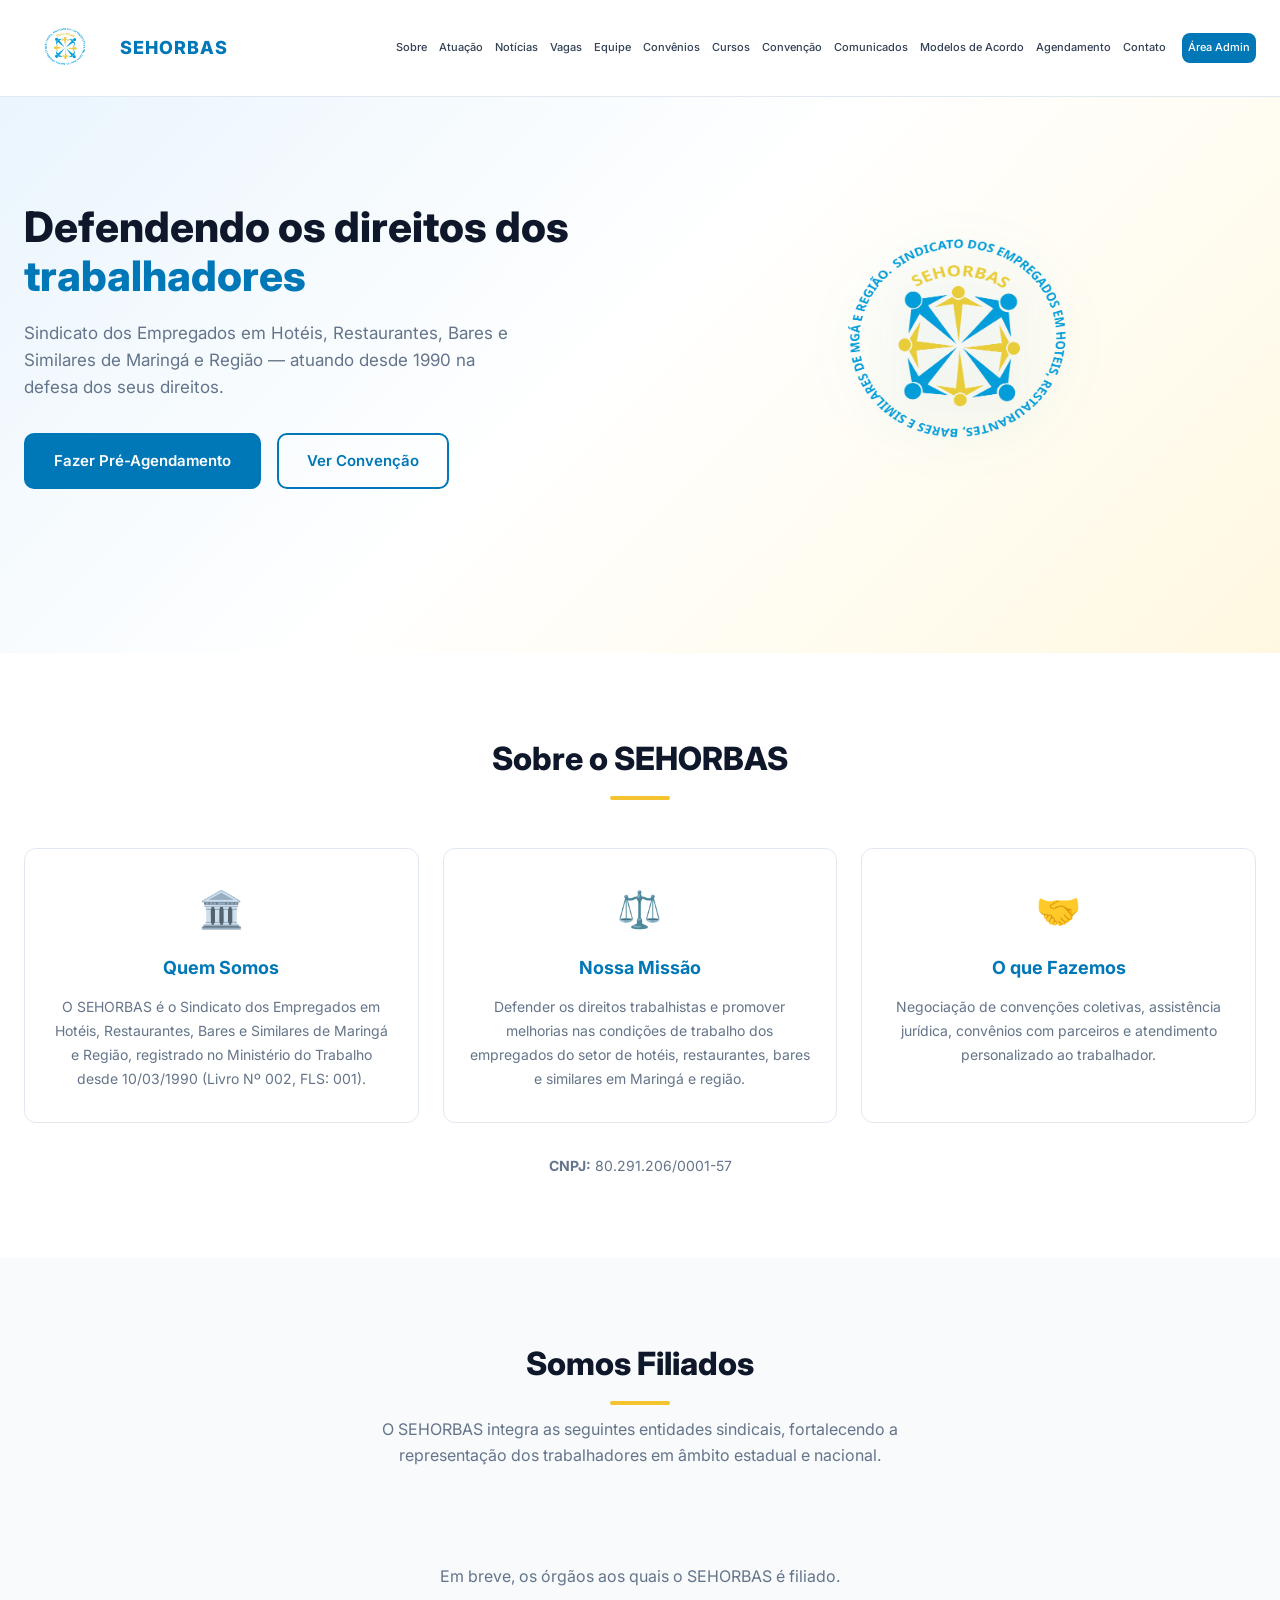
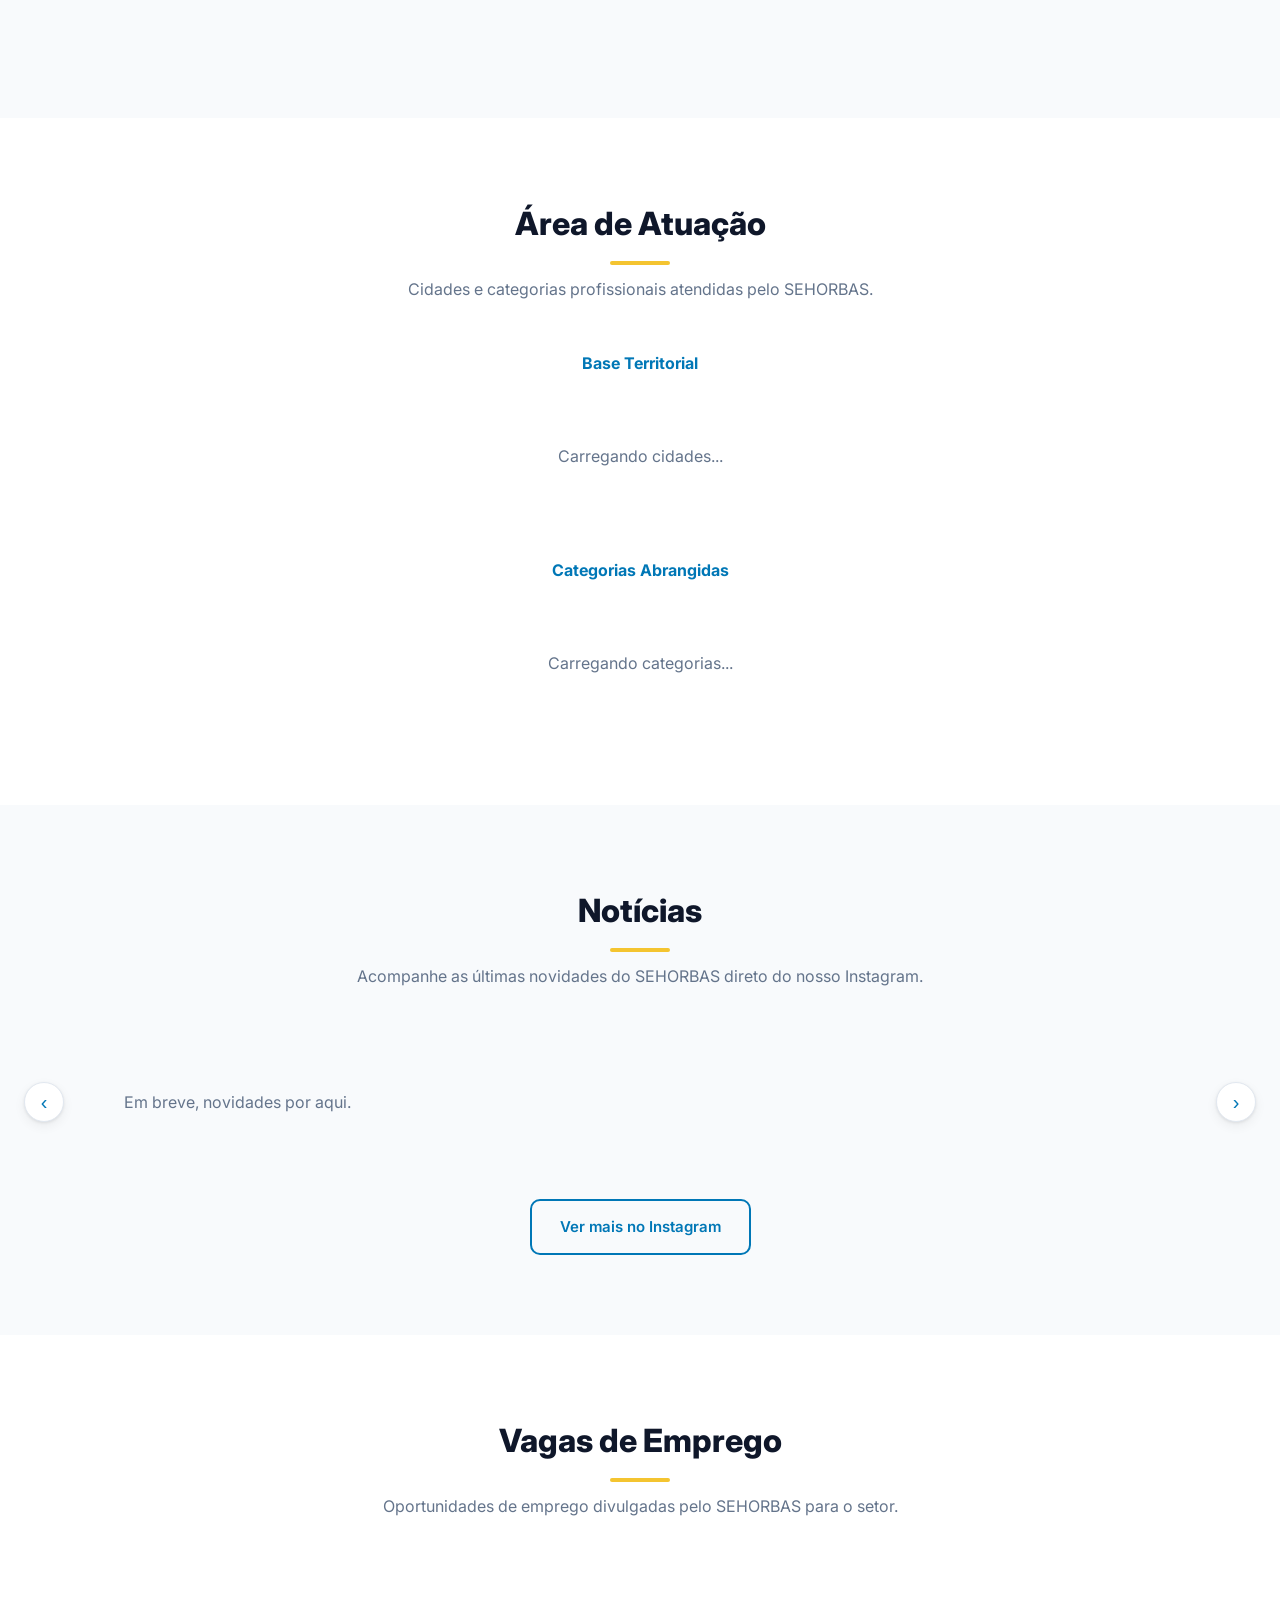
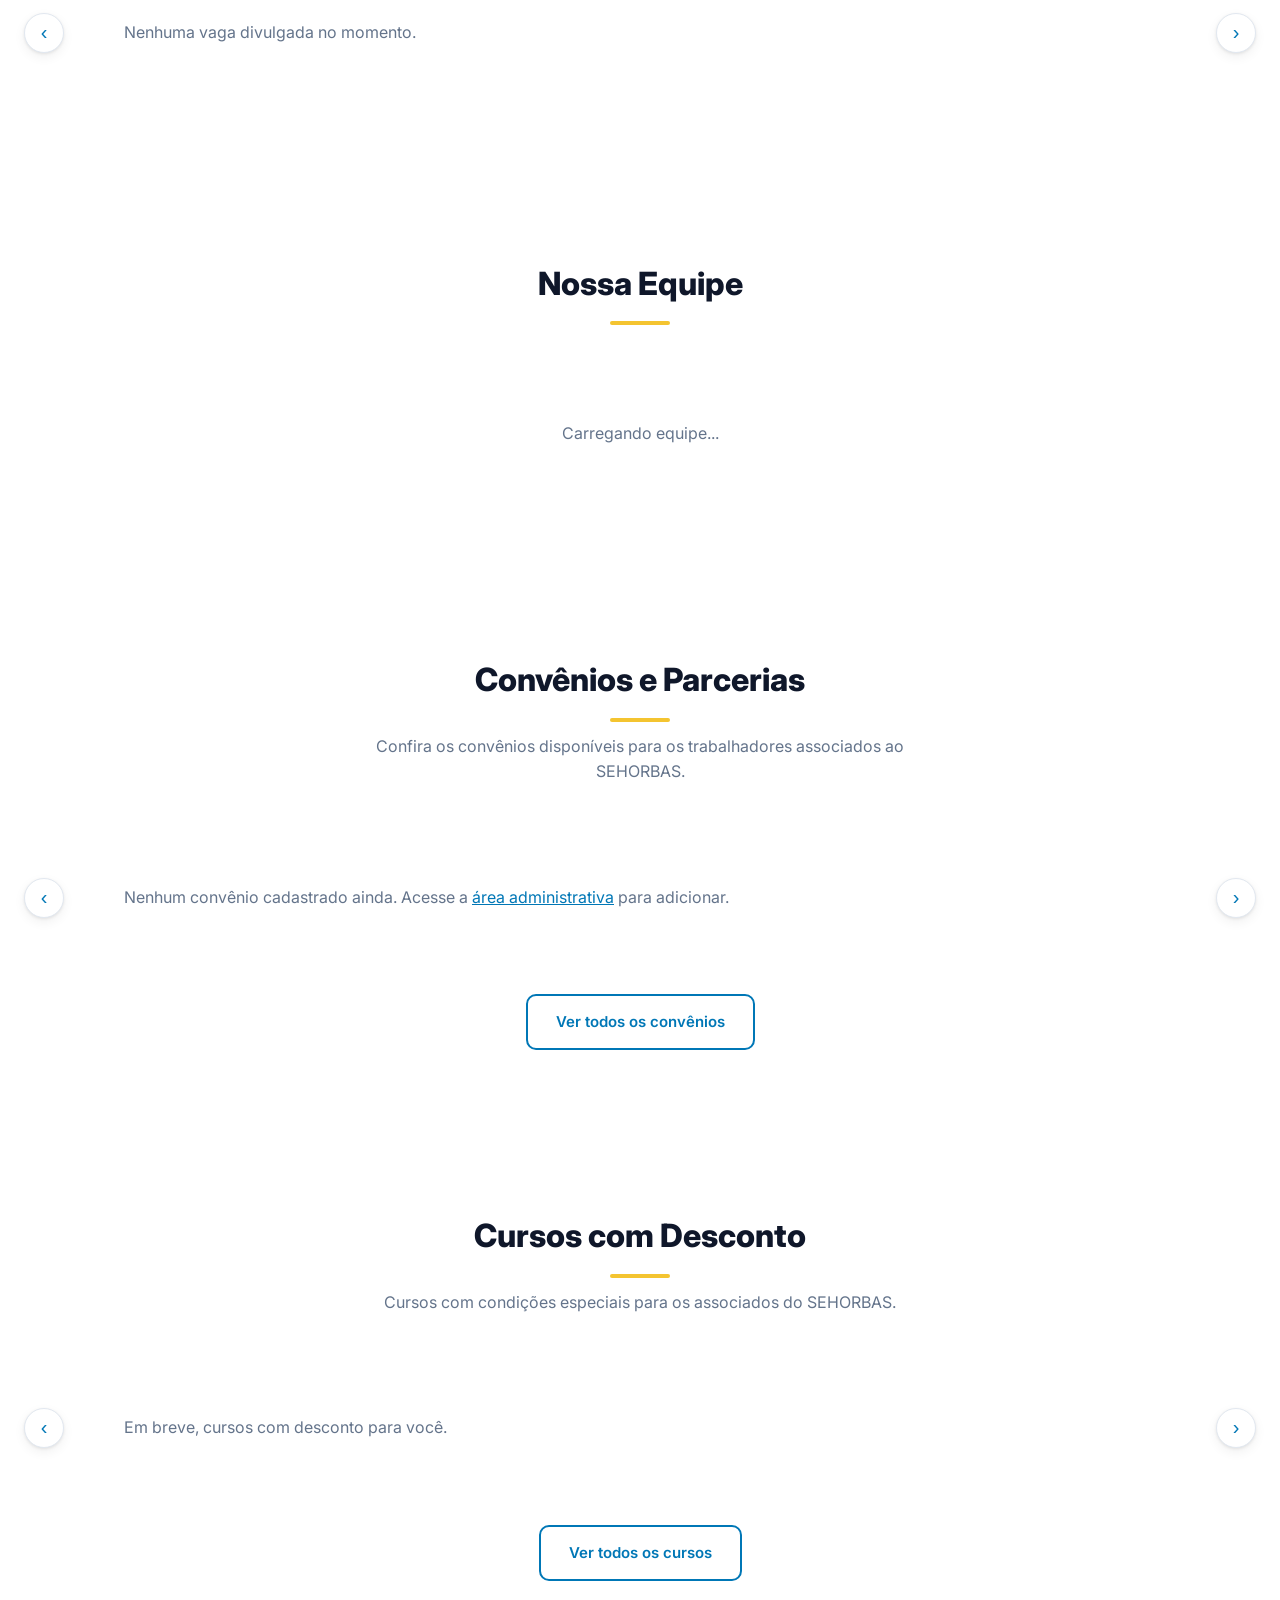
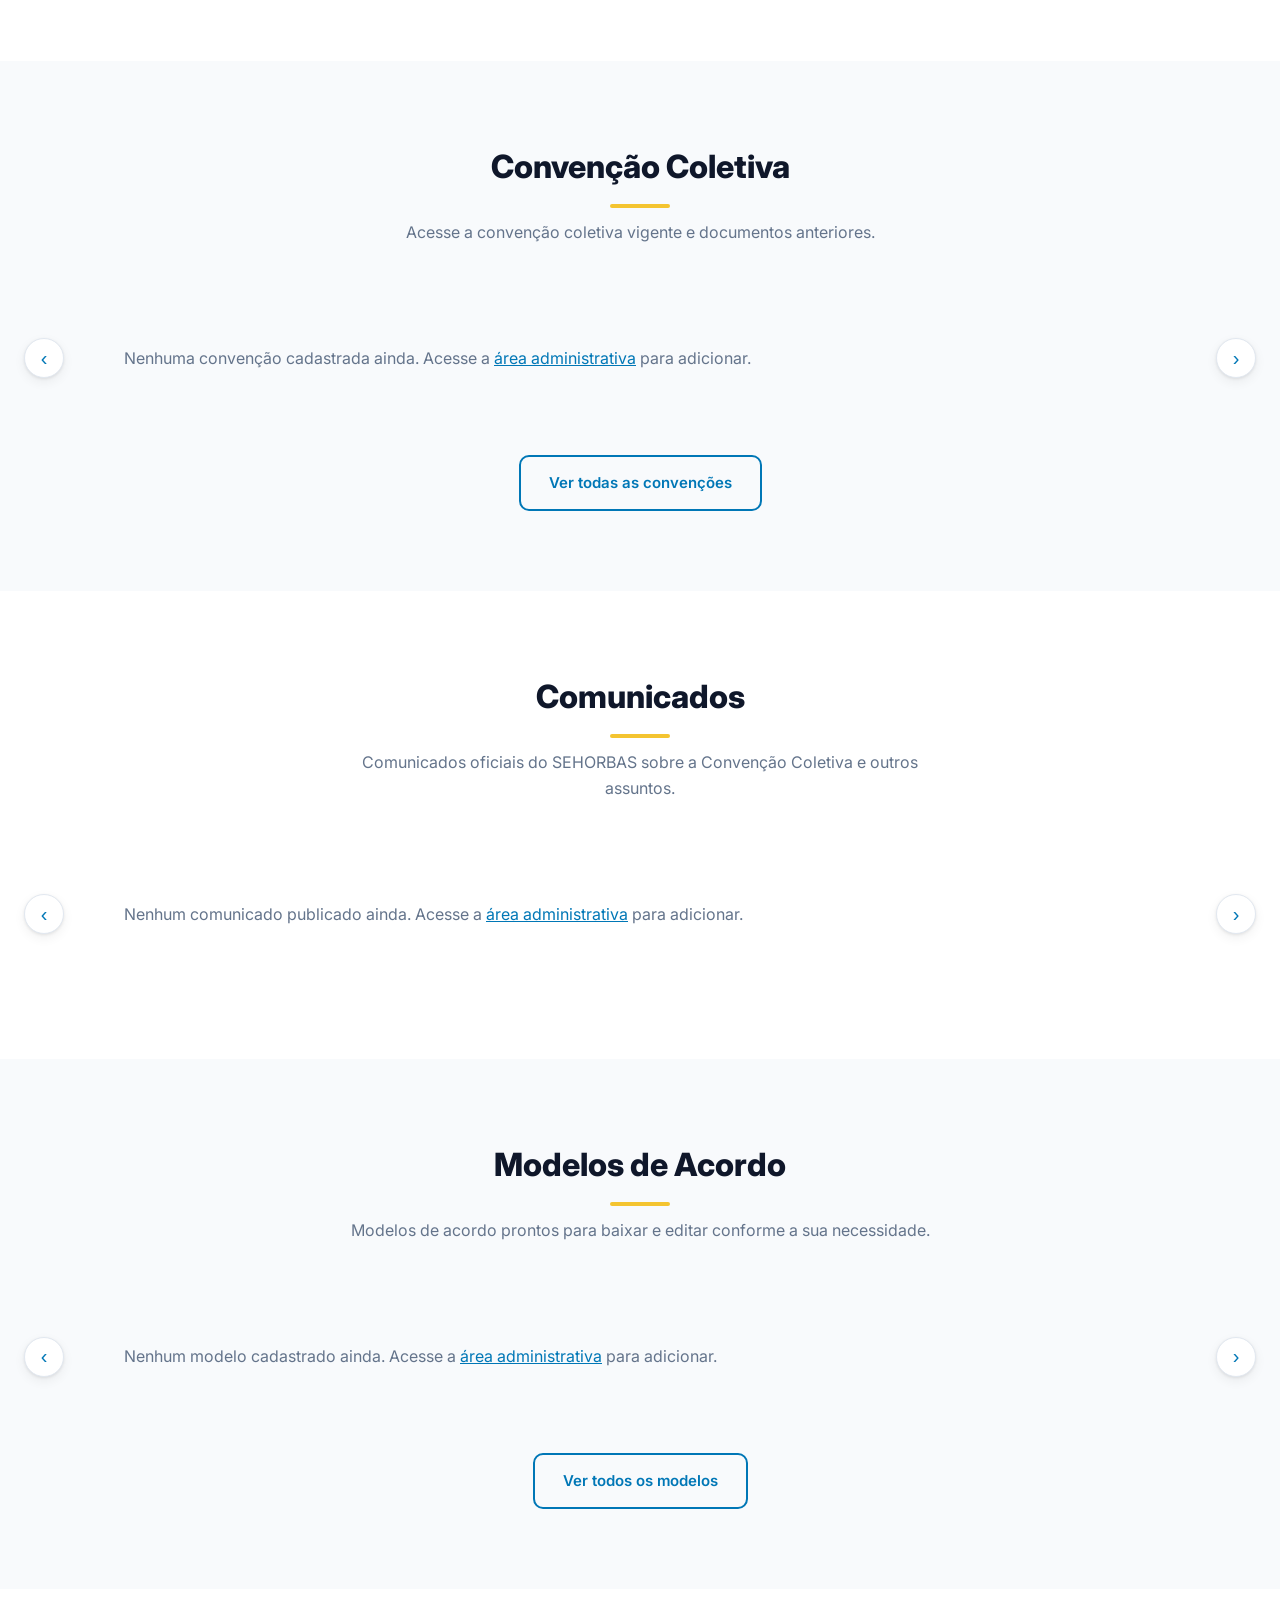
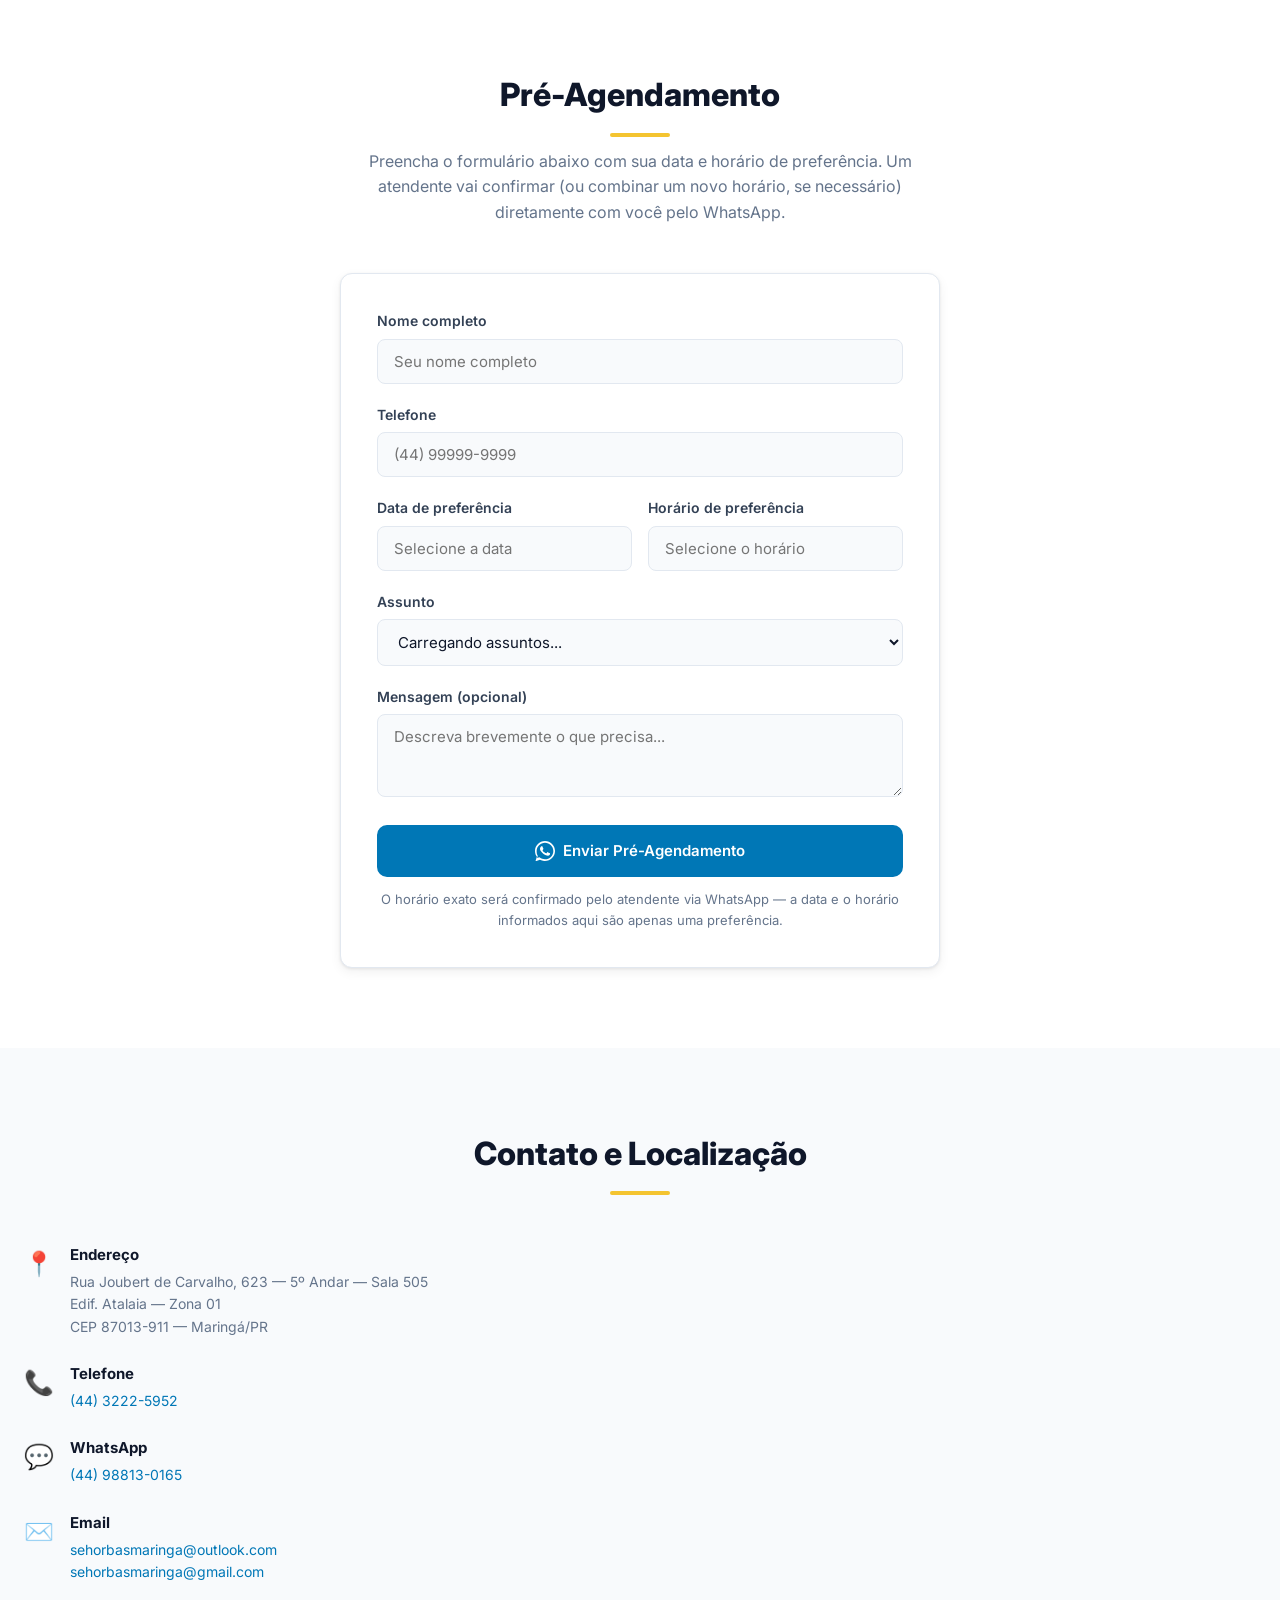
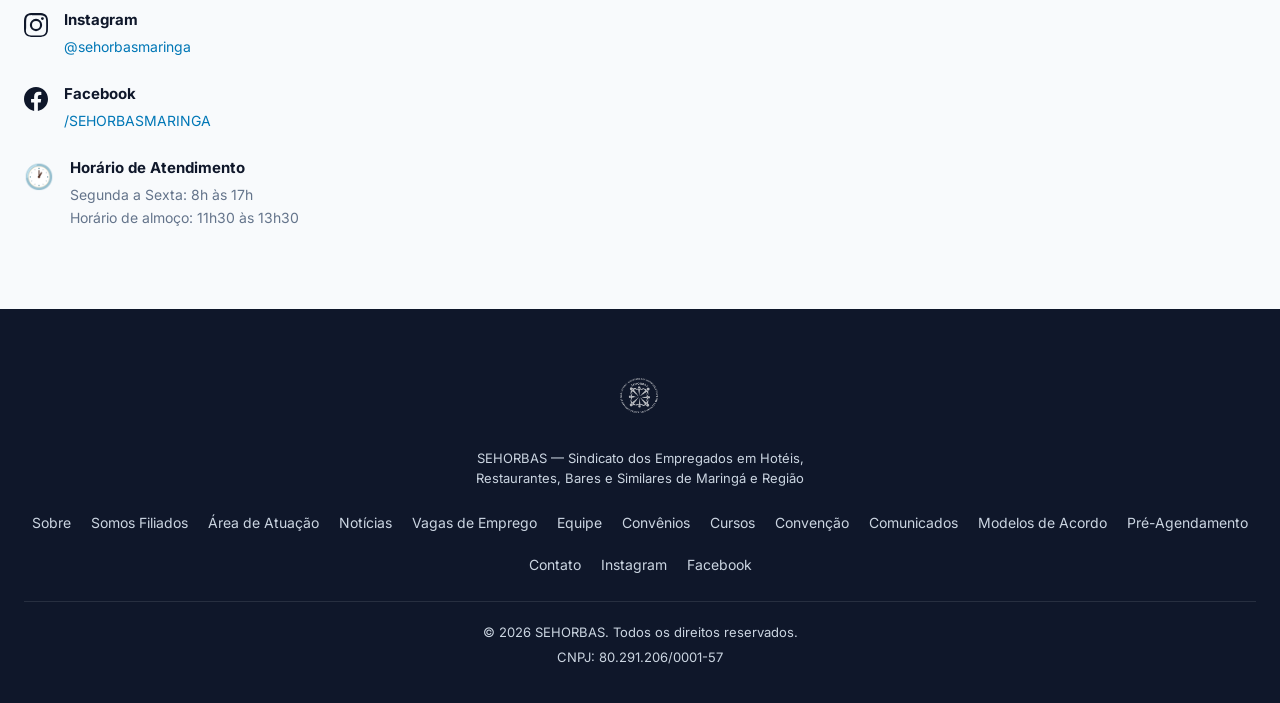
==== commit e61f771b: "feat: Convênios vira carrossel na home, igual às outras seções Antes era um grid fixo mostrando só 3" ====
--- a/index.html
+++ b/index.html
@@ -232,13 +232,16 @@
         <div class="container">
             <h2 class="section-title">Convênios e Parcerias</h2>
             <p class="section-desc">Confira os convênios disponíveis para os trabalhadores associados ao SEHORBAS.</p>
-            <div class="convenios-grid" id="conveniosGrid">
-                <!-- Populated by JS from localStorage or default data -->
-                <div class="convenio-empty">
-                    <p>Nenhum convênio cadastrado ainda. Acesse a <a href="admin.html">área administrativa</a> para adicionar.</p>
-                </div>
-            </div>
-            <div class="ver-mais-wrap" id="conveniosVerMais" style="display:none;">
+            <div class="carousel-wrap">
+                <button type="button" class="carousel-btn carousel-prev" id="conveniosPrev" aria-label="Anterior">&#8249;</button>
+                <div class="carousel-track" id="conveniosTrack">
+                    <div class="convenio-empty">
+                        <p>Nenhum convênio cadastrado ainda. Acesse a <a href="admin.html">área administrativa</a> para adicionar.</p>
+                    </div>
+                </div>
+                <button type="button" class="carousel-btn carousel-next" id="conveniosNext" aria-label="Próximo">&#8250;</button>
+            </div>
+            <div class="ver-mais-wrap">
                 <a href="convenios.html" class="btn btn-outline">Ver todos os convênios</a>
             </div>
         </div>
--- a/style.css
+++ b/style.css
@@ -682,7 +682,8 @@
 .vaga-card img {
     width: 100%;
     flex: 1;
-    object-fit: cover;
+    object-fit: contain;
+    background: var(--cinza-50);
 }
 .vaga-titulo {
     padding: 12px 16px;
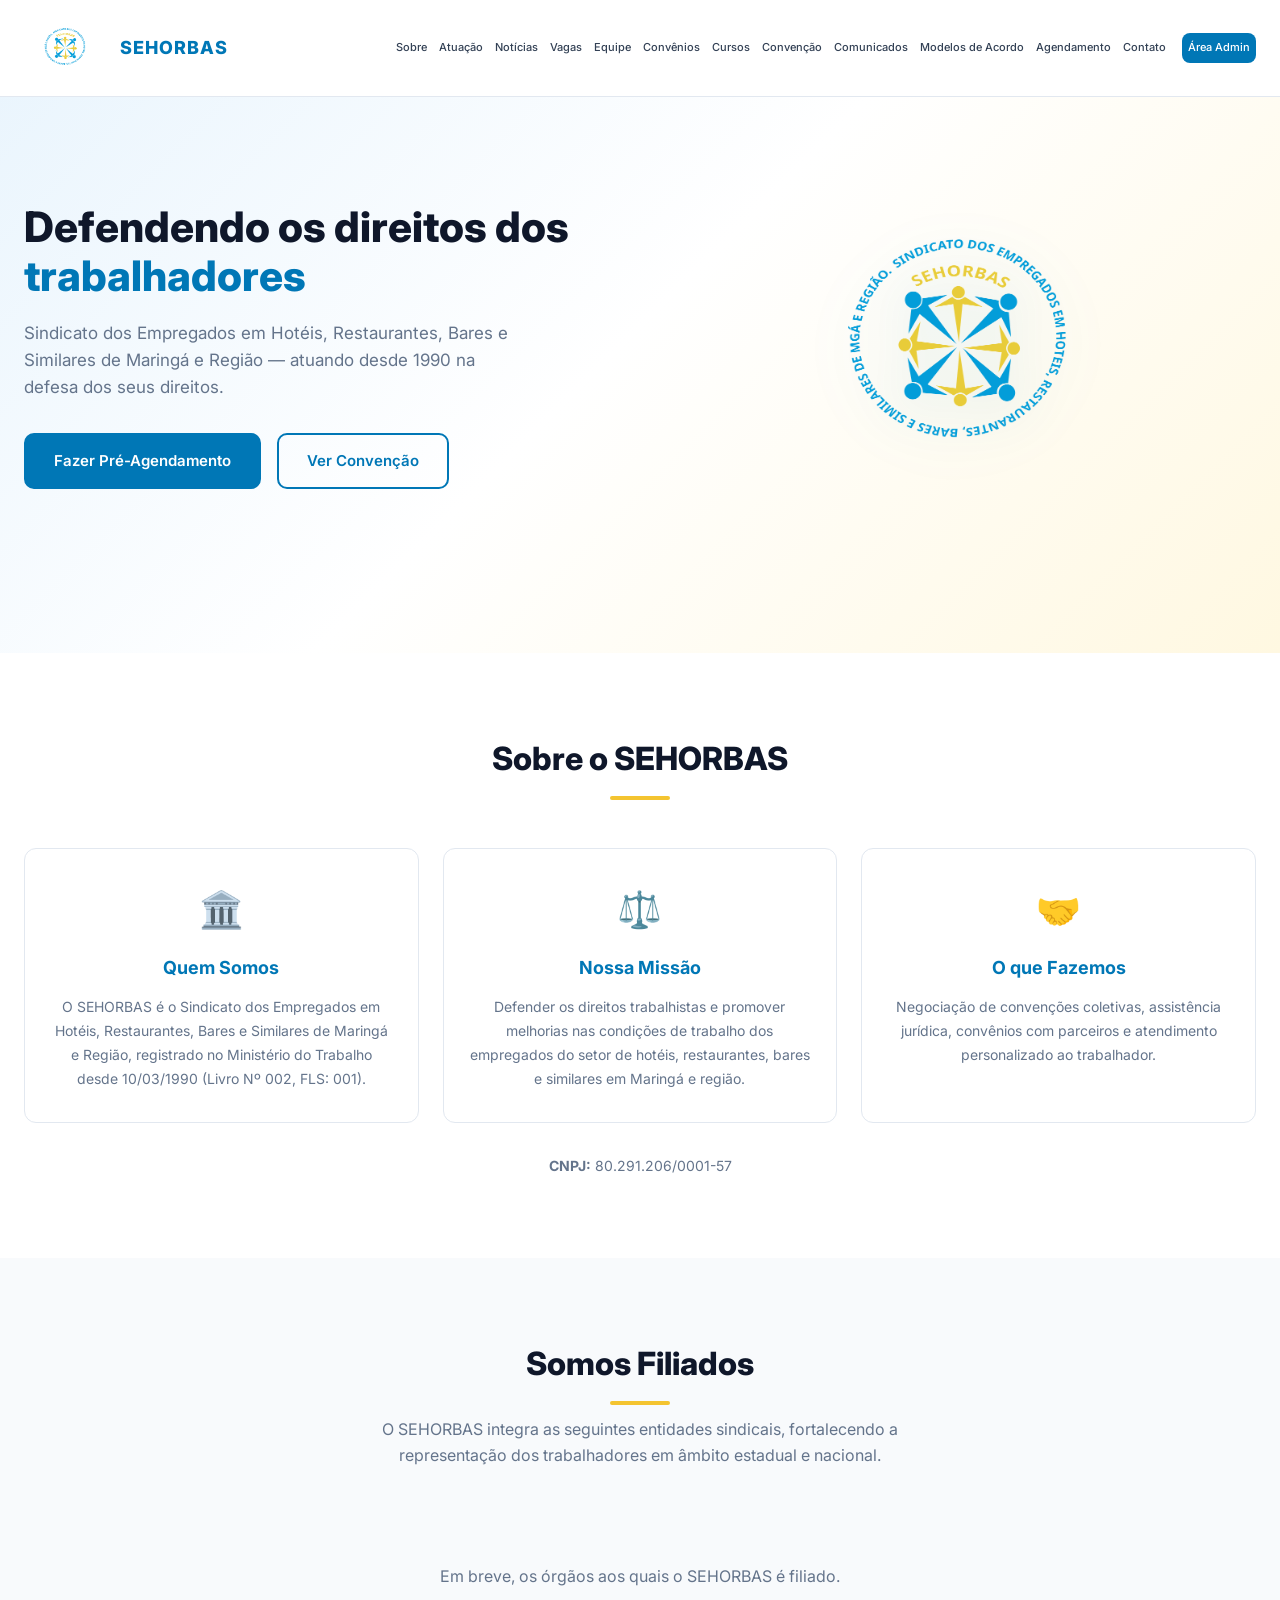
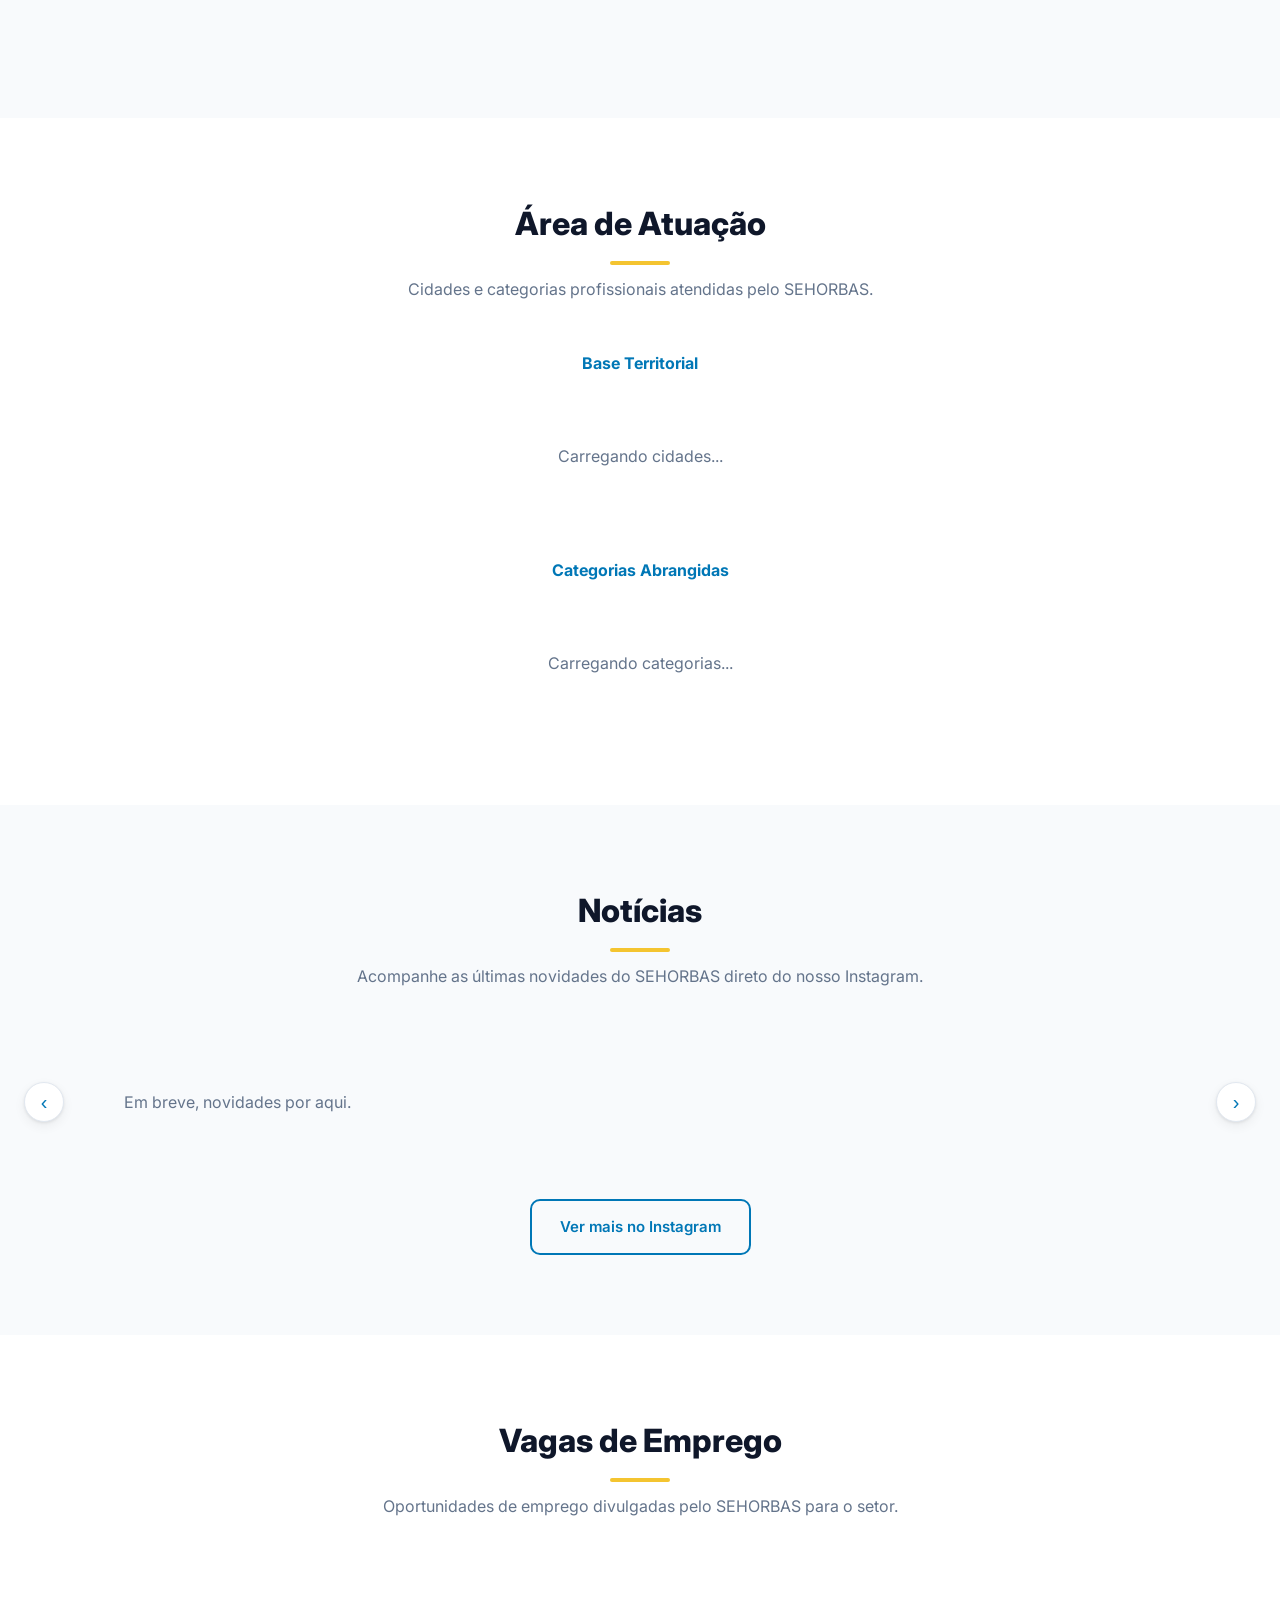
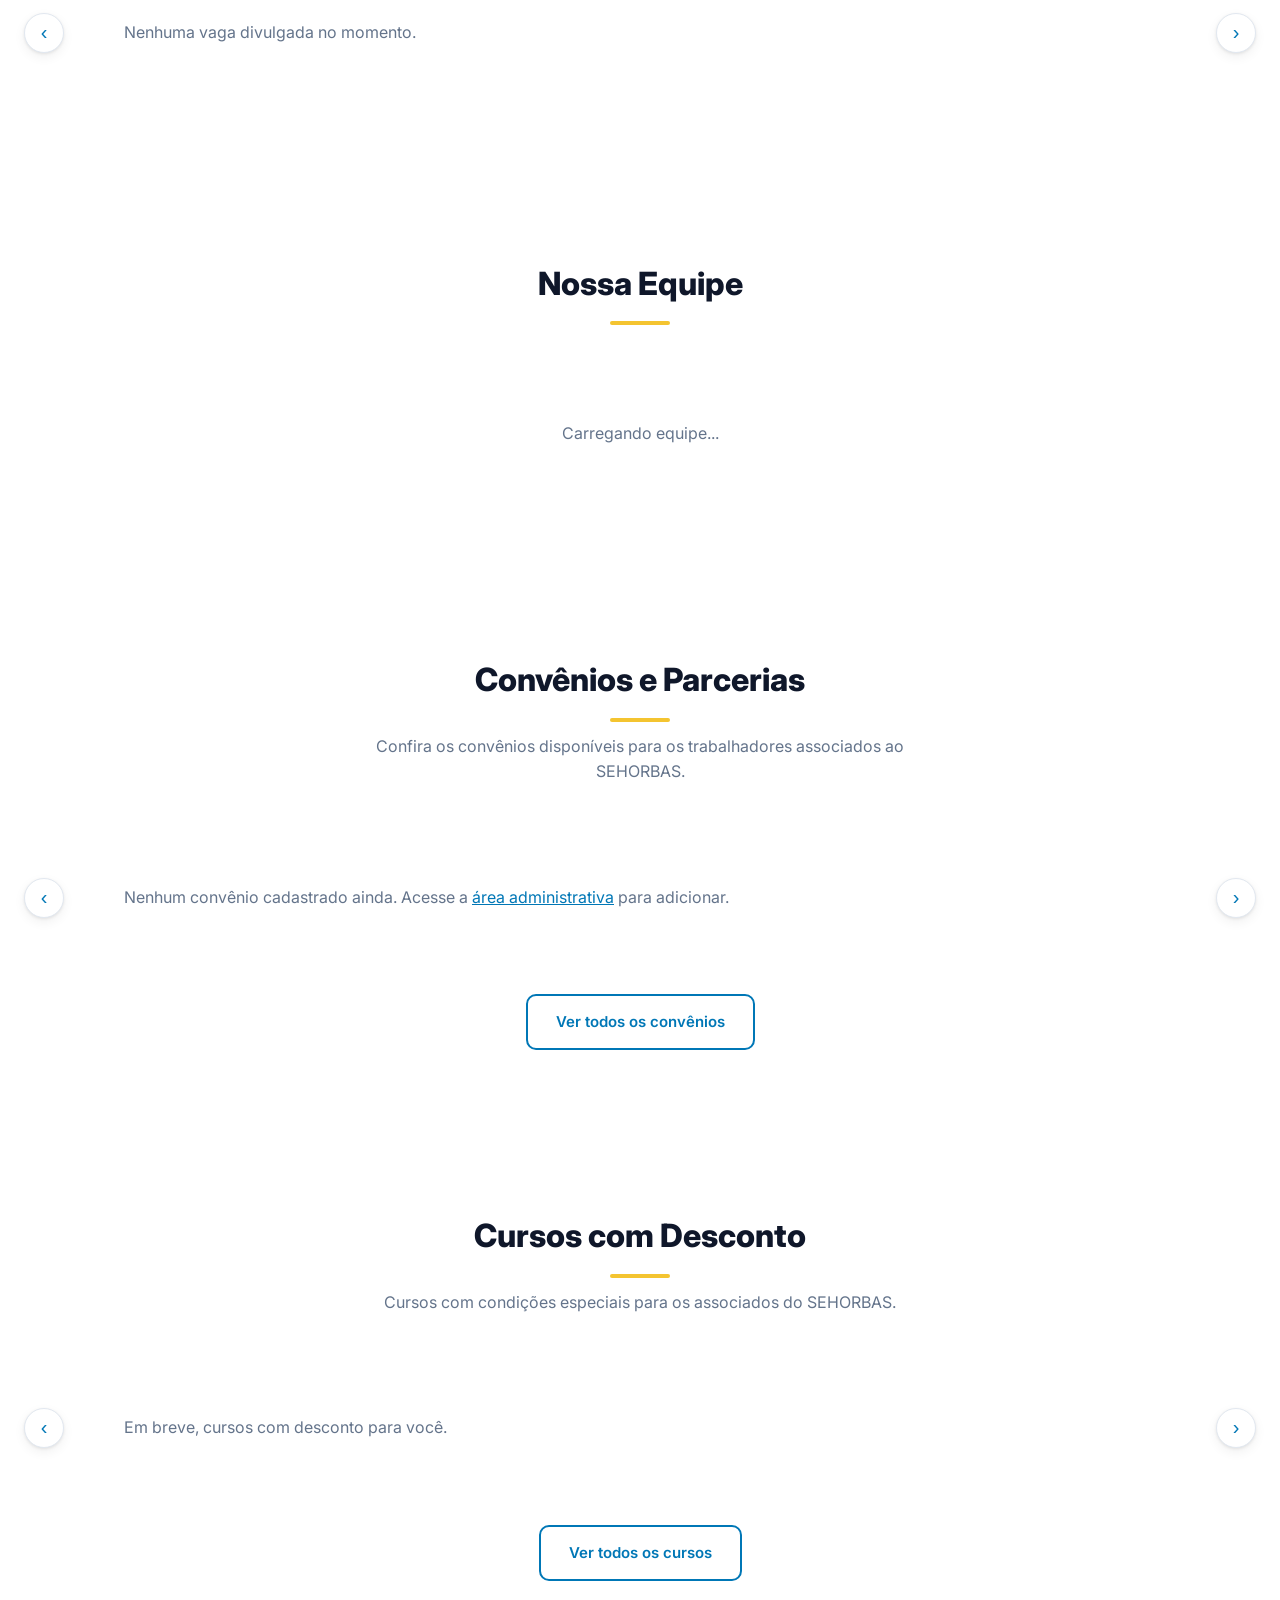
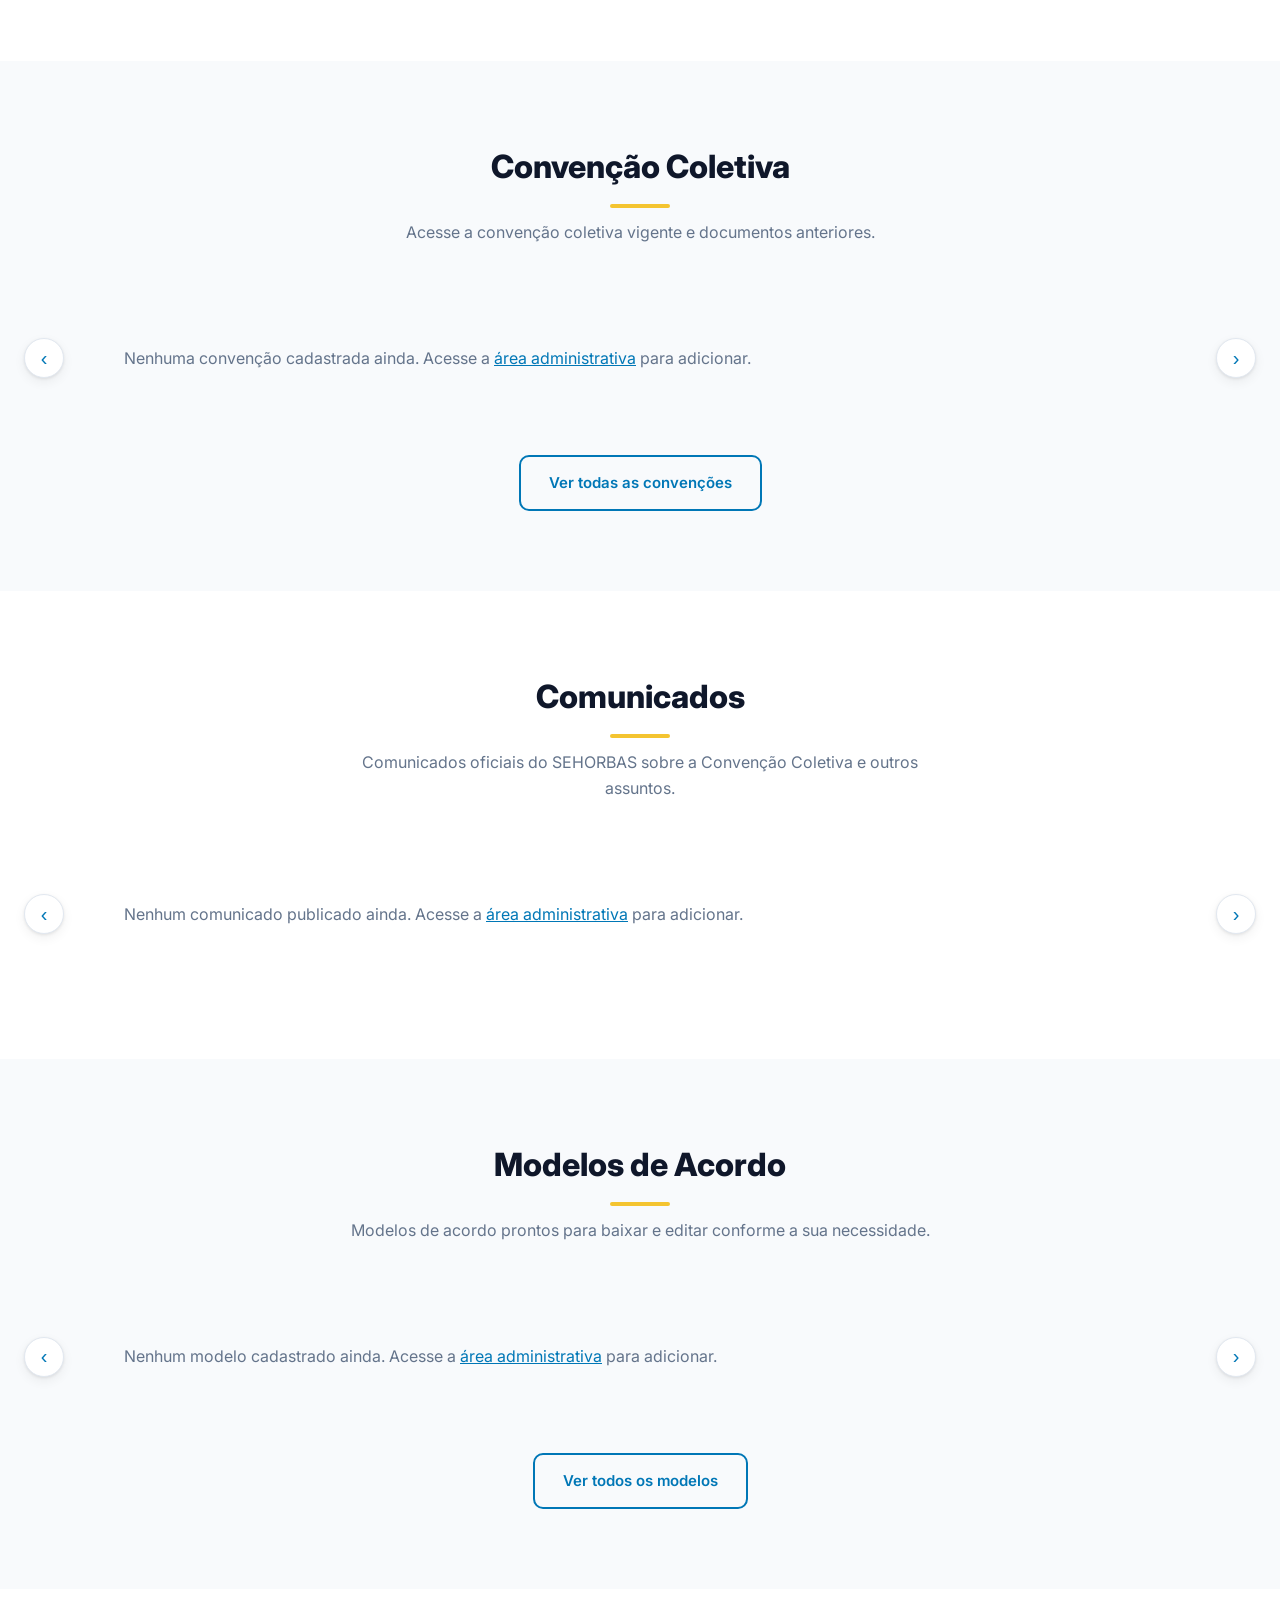
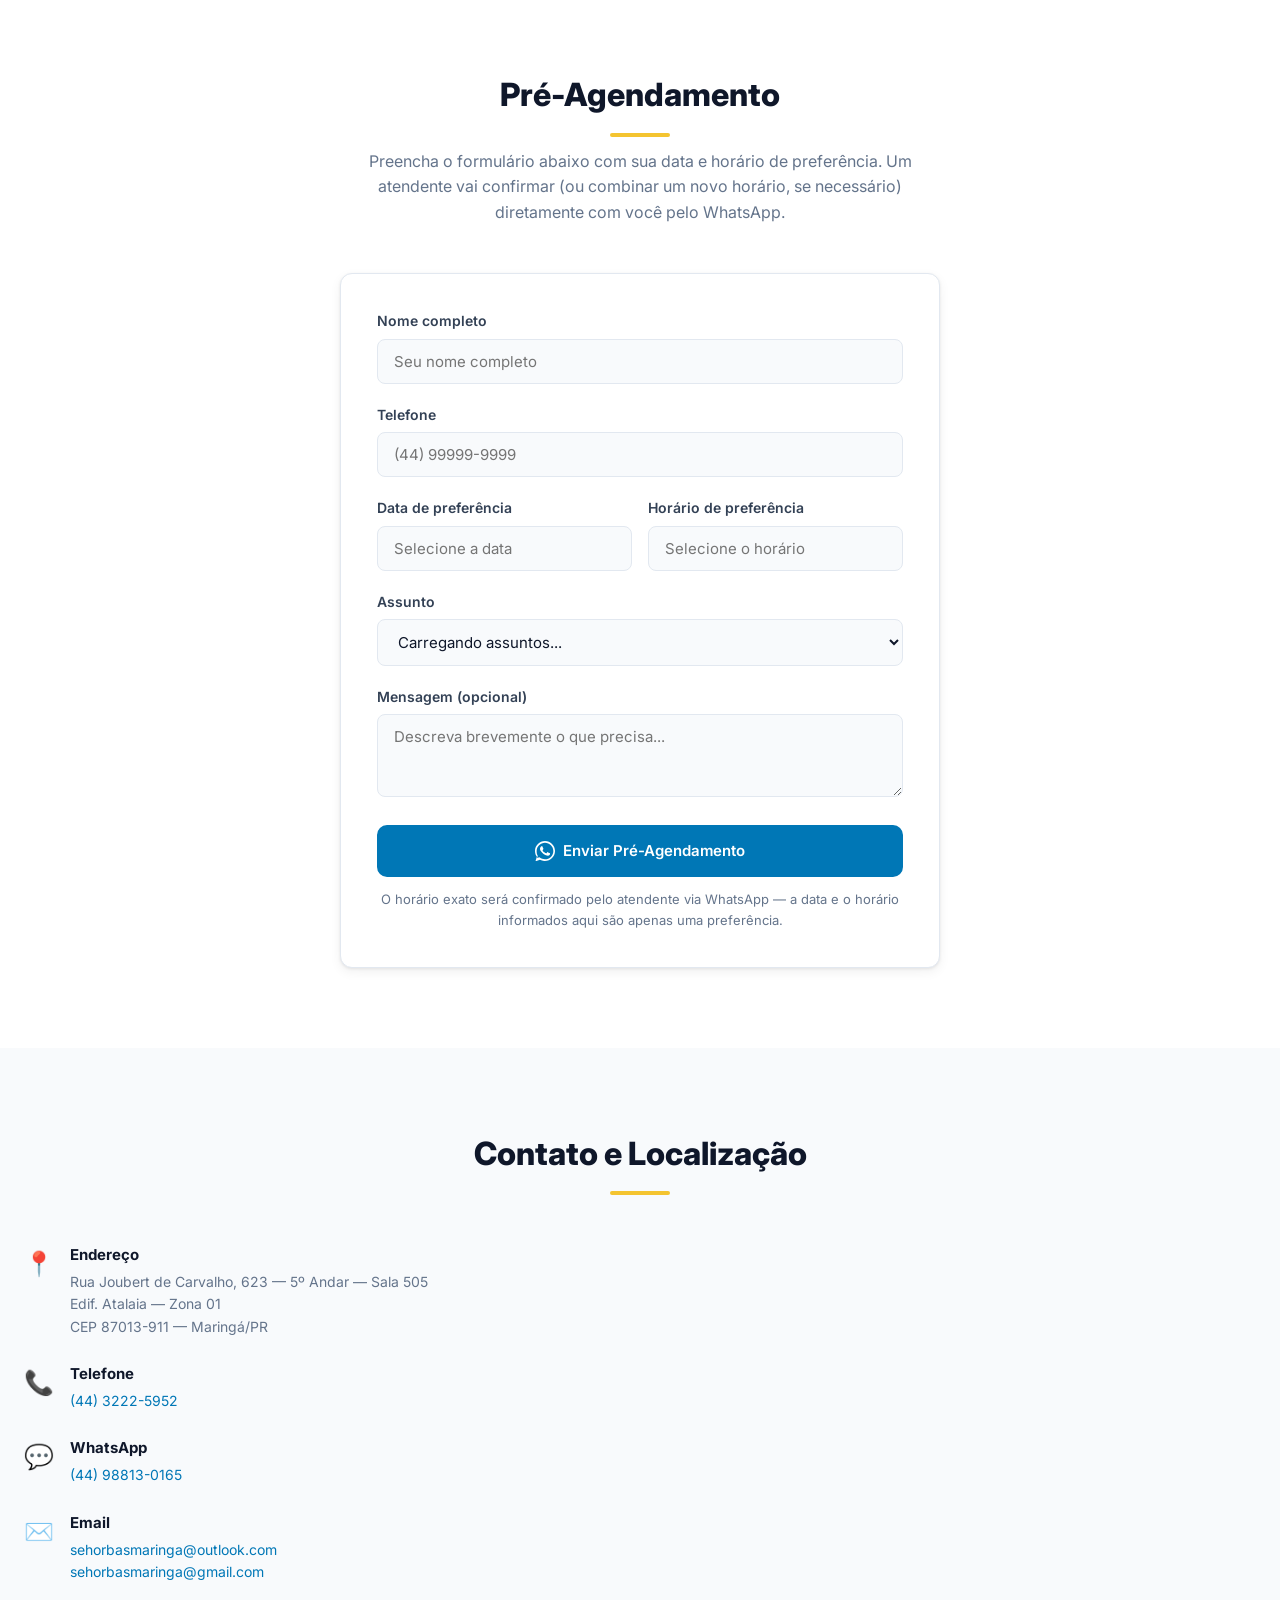
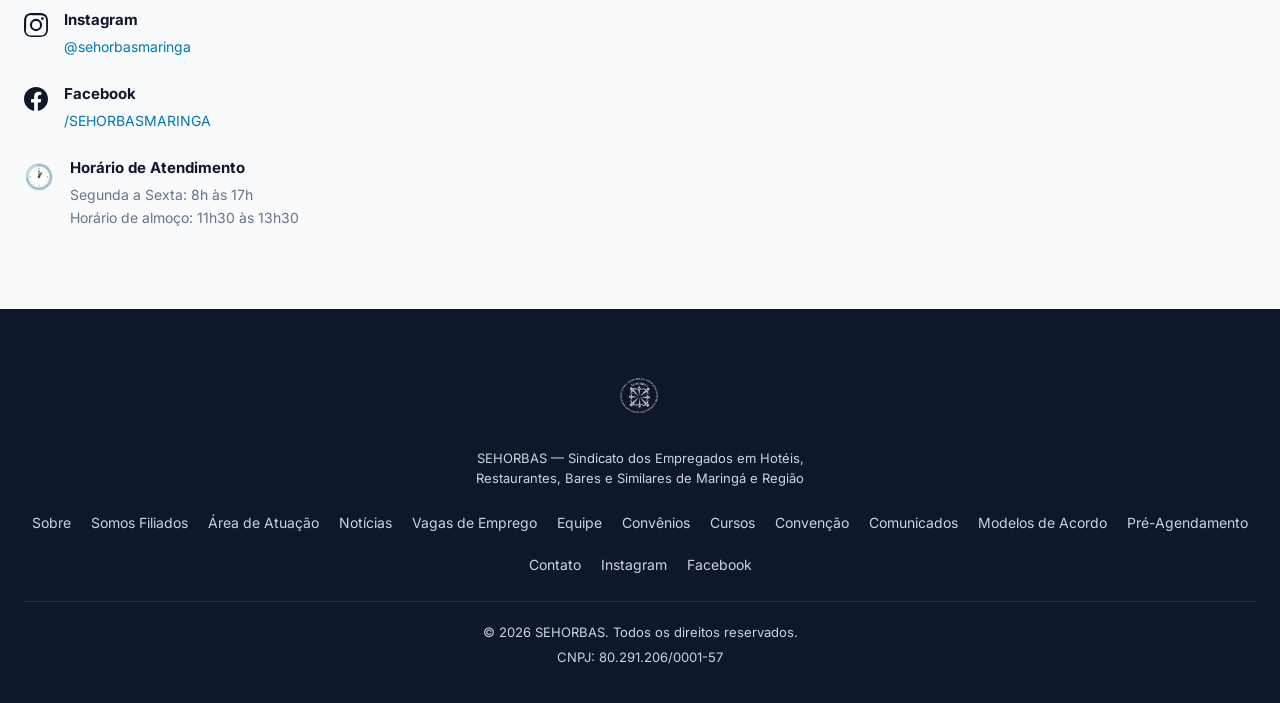
==== commit 64983067: "fix: cards de Cursos com Desconto ficam do mesmo tamanho e abrem modal Descrições de tamanho bem var" ====
--- a/index.html
+++ b/index.html
@@ -206,6 +206,18 @@
         </div>
     </div>
 
+    <!-- MODAL DETALHE DO CURSO -->
+    <div class="team-modal-overlay" id="cursoModalOverlay">
+        <div class="team-modal">
+            <button type="button" class="team-modal-close" id="cursoModalClose" aria-label="Fechar">&times;</button>
+            <div class="team-modal-avatar" id="cursoModalAvatar"></div>
+            <h3 id="cursoModalTitulo"></h3>
+            <p class="curso-modal-instituicao" id="cursoModalInstituicao"></p>
+            <p class="team-modal-desc" id="cursoModalDesc"></p>
+            <div class="curso-modal-actions" id="cursoModalActions"></div>
+        </div>
+    </div>
+
     <!-- EQUIPE -->
     <section class="section" id="equipe">
         <div class="container">
--- a/style.css
+++ b/style.css
@@ -733,6 +733,46 @@
     border-radius: 20px;
     margin-bottom: 10px;
 }
+.curso-card {
+    display: flex;
+    flex-direction: column;
+    height: 330px;
+    cursor: pointer;
+}
+.curso-card .convenio-card-body {
+    flex: 1;
+    display: flex;
+    flex-direction: column;
+    overflow: hidden;
+}
+.curso-card .convenio-card-body p {
+    flex: 1;
+    display: -webkit-box;
+    -webkit-line-clamp: 4;
+    -webkit-box-orient: vertical;
+    overflow: hidden;
+}
+.curso-card-hint {
+    margin-top: 8px;
+    font-size: 13px;
+    font-weight: 600;
+    color: var(--azul);
+}
+
+/* ========== MODAL DETALHE DO CURSO (reaproveita o modal de equipe) ========== */
+.curso-modal-instituicao {
+    margin-top: -8px;
+    font-size: 13px;
+    color: var(--cinza-500);
+}
+.curso-modal-actions {
+    display: flex;
+    flex-wrap: wrap;
+    justify-content: center;
+    align-items: center;
+    gap: 10px;
+    margin-top: 20px;
+}
 
 /* ========== CARROSSEL (Notícias / Convenção / Acordo / Modelos) ========== */
 .carousel-wrap {
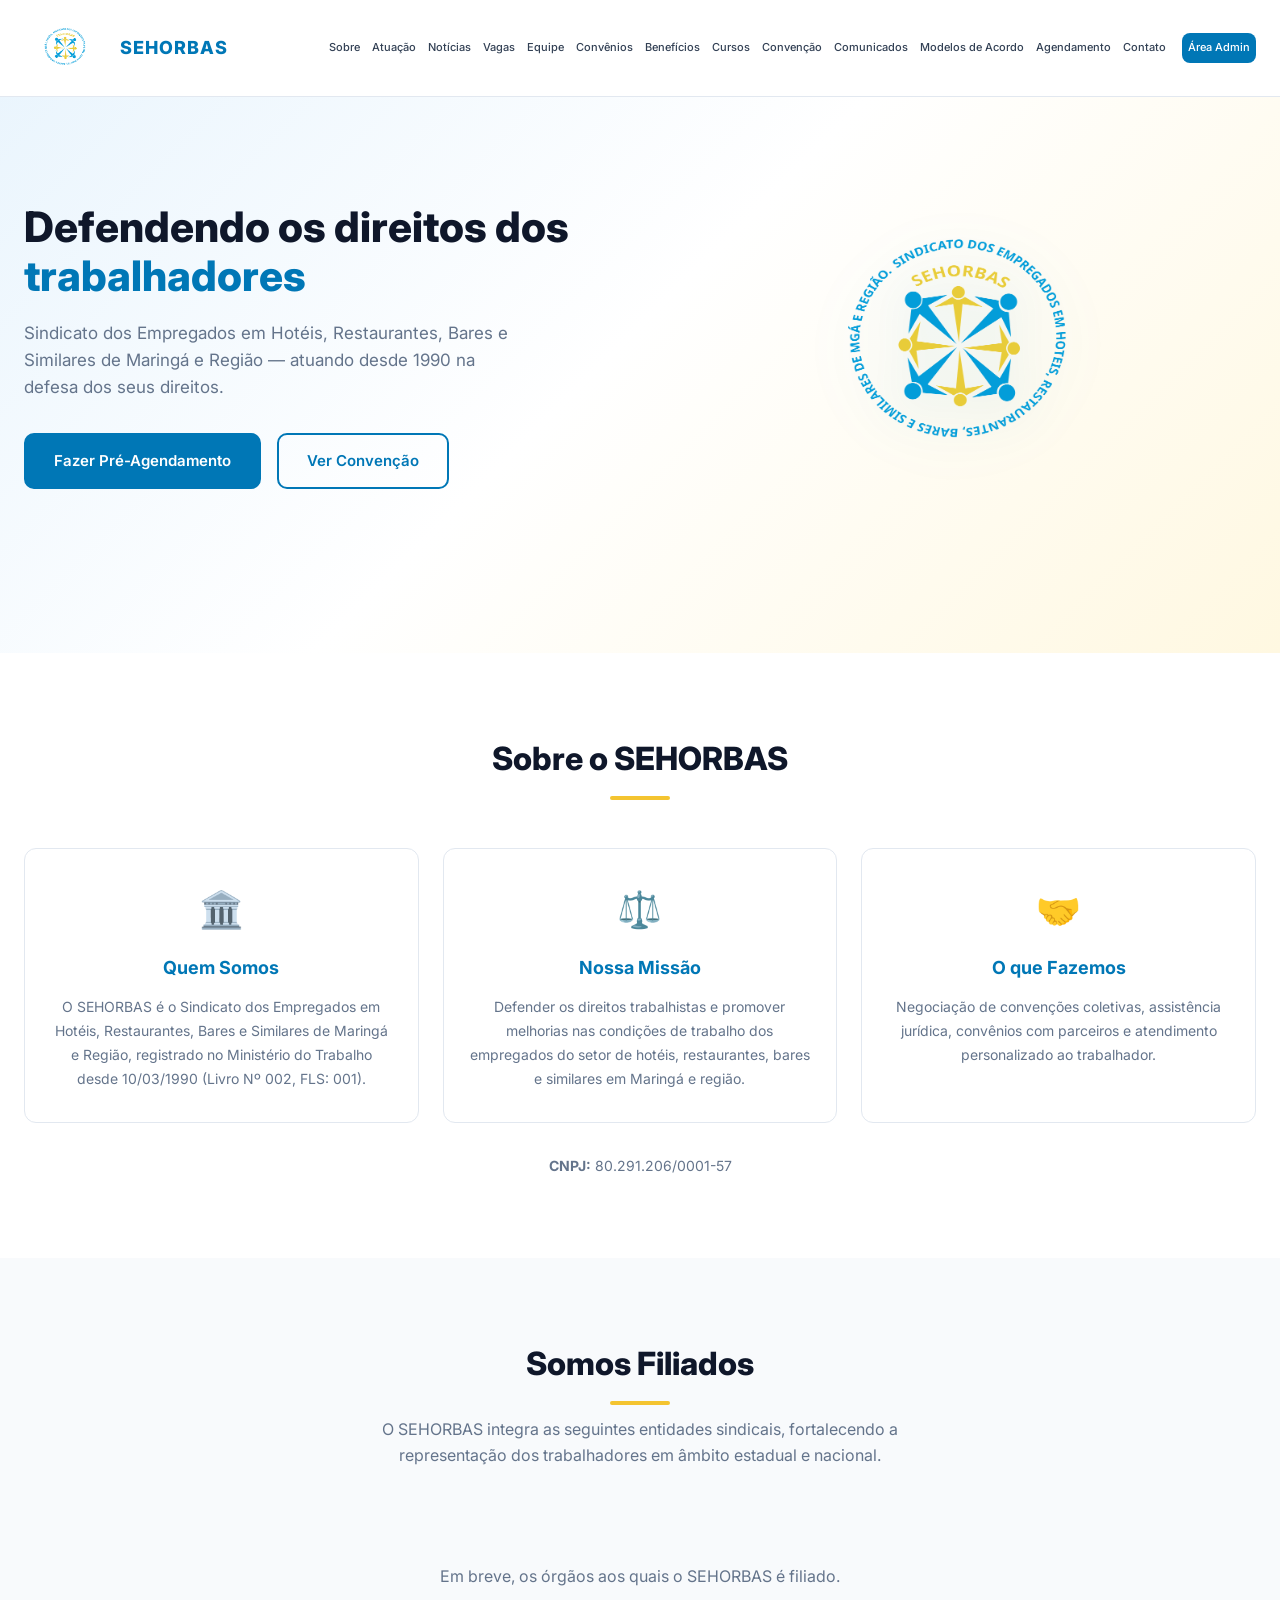
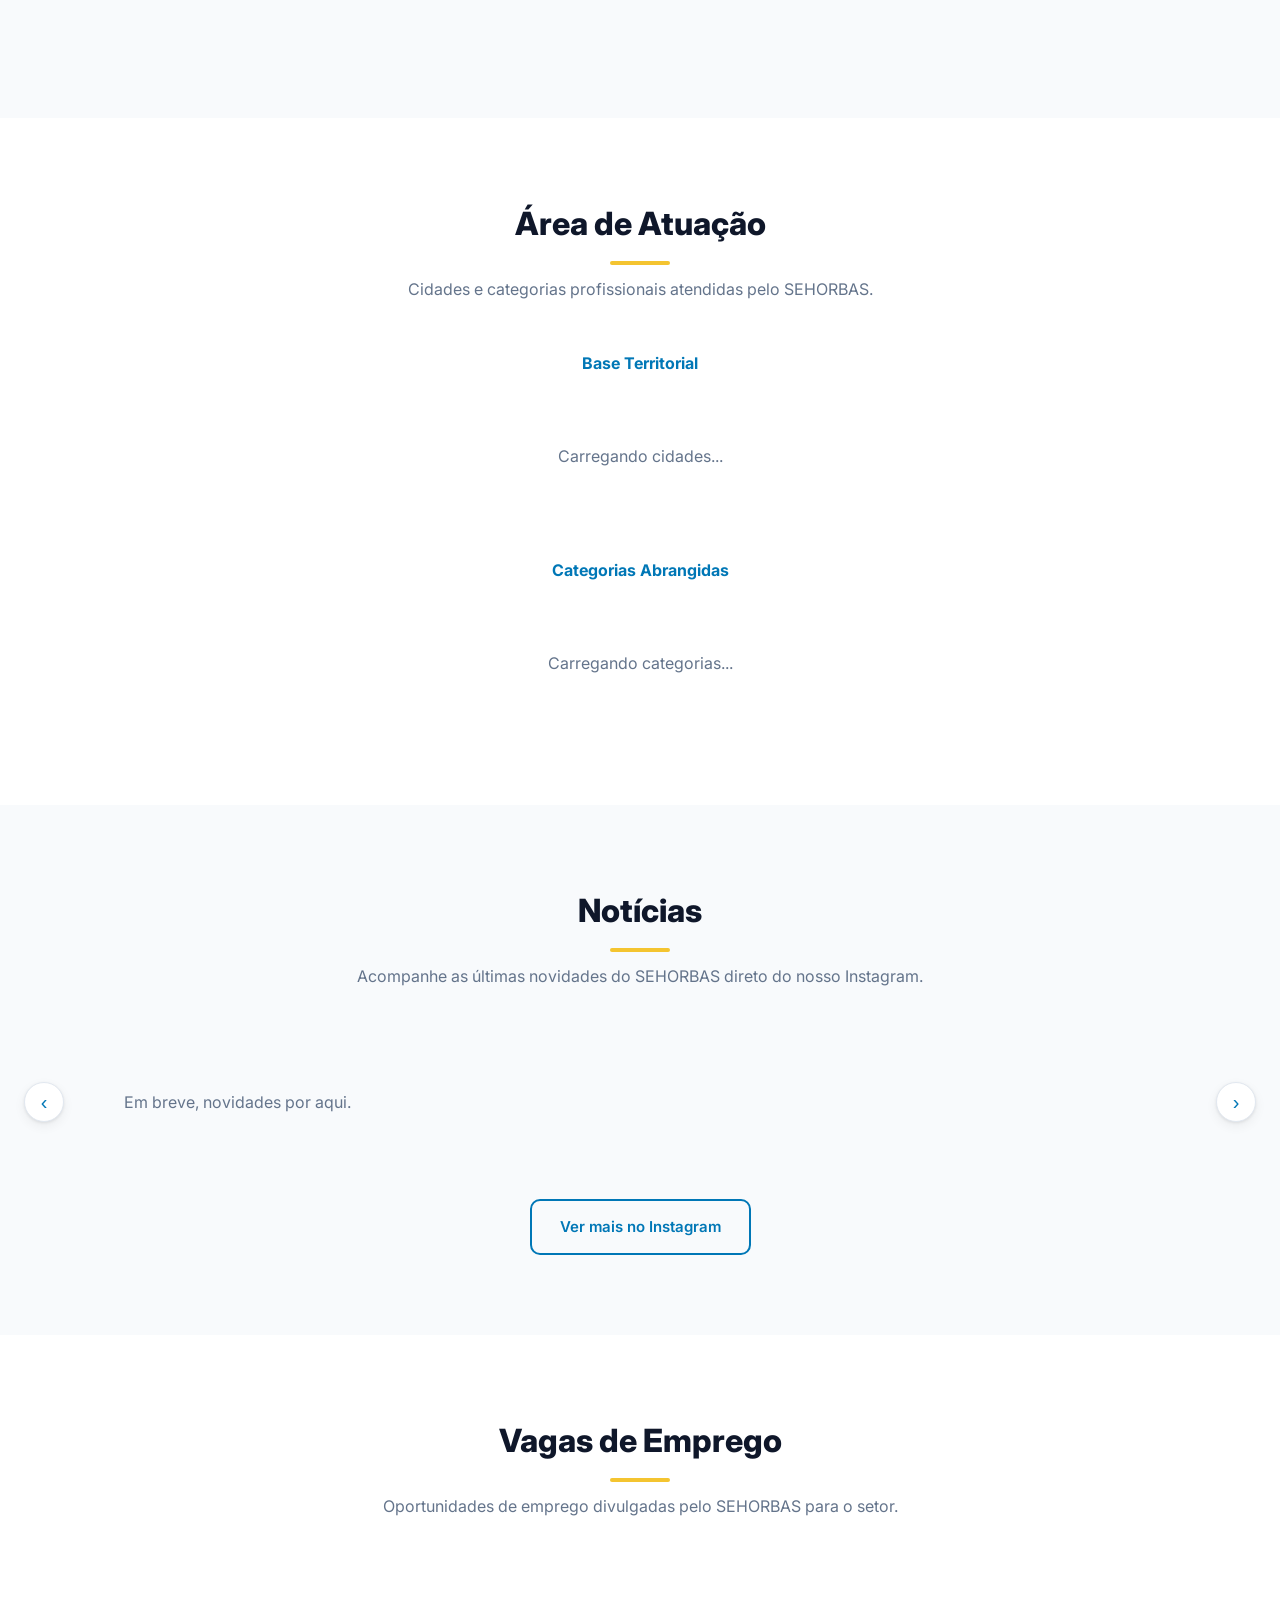
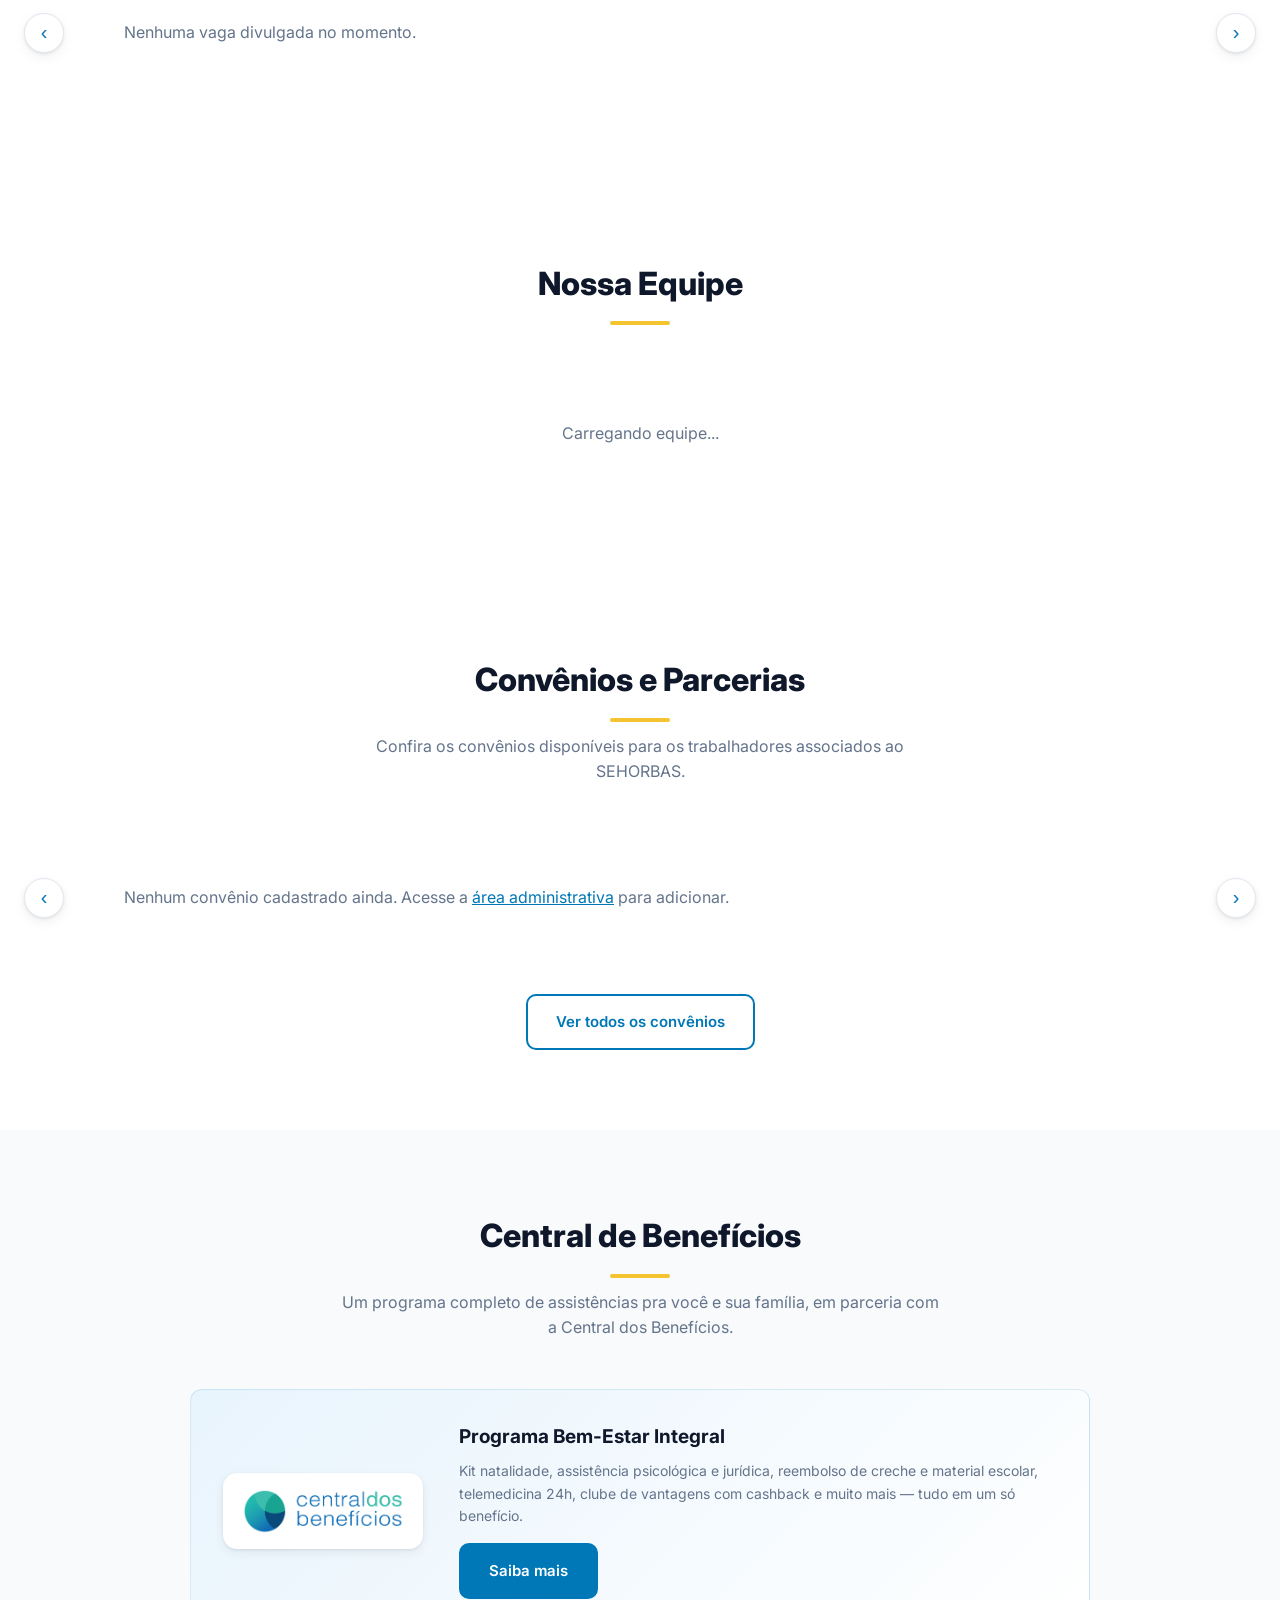
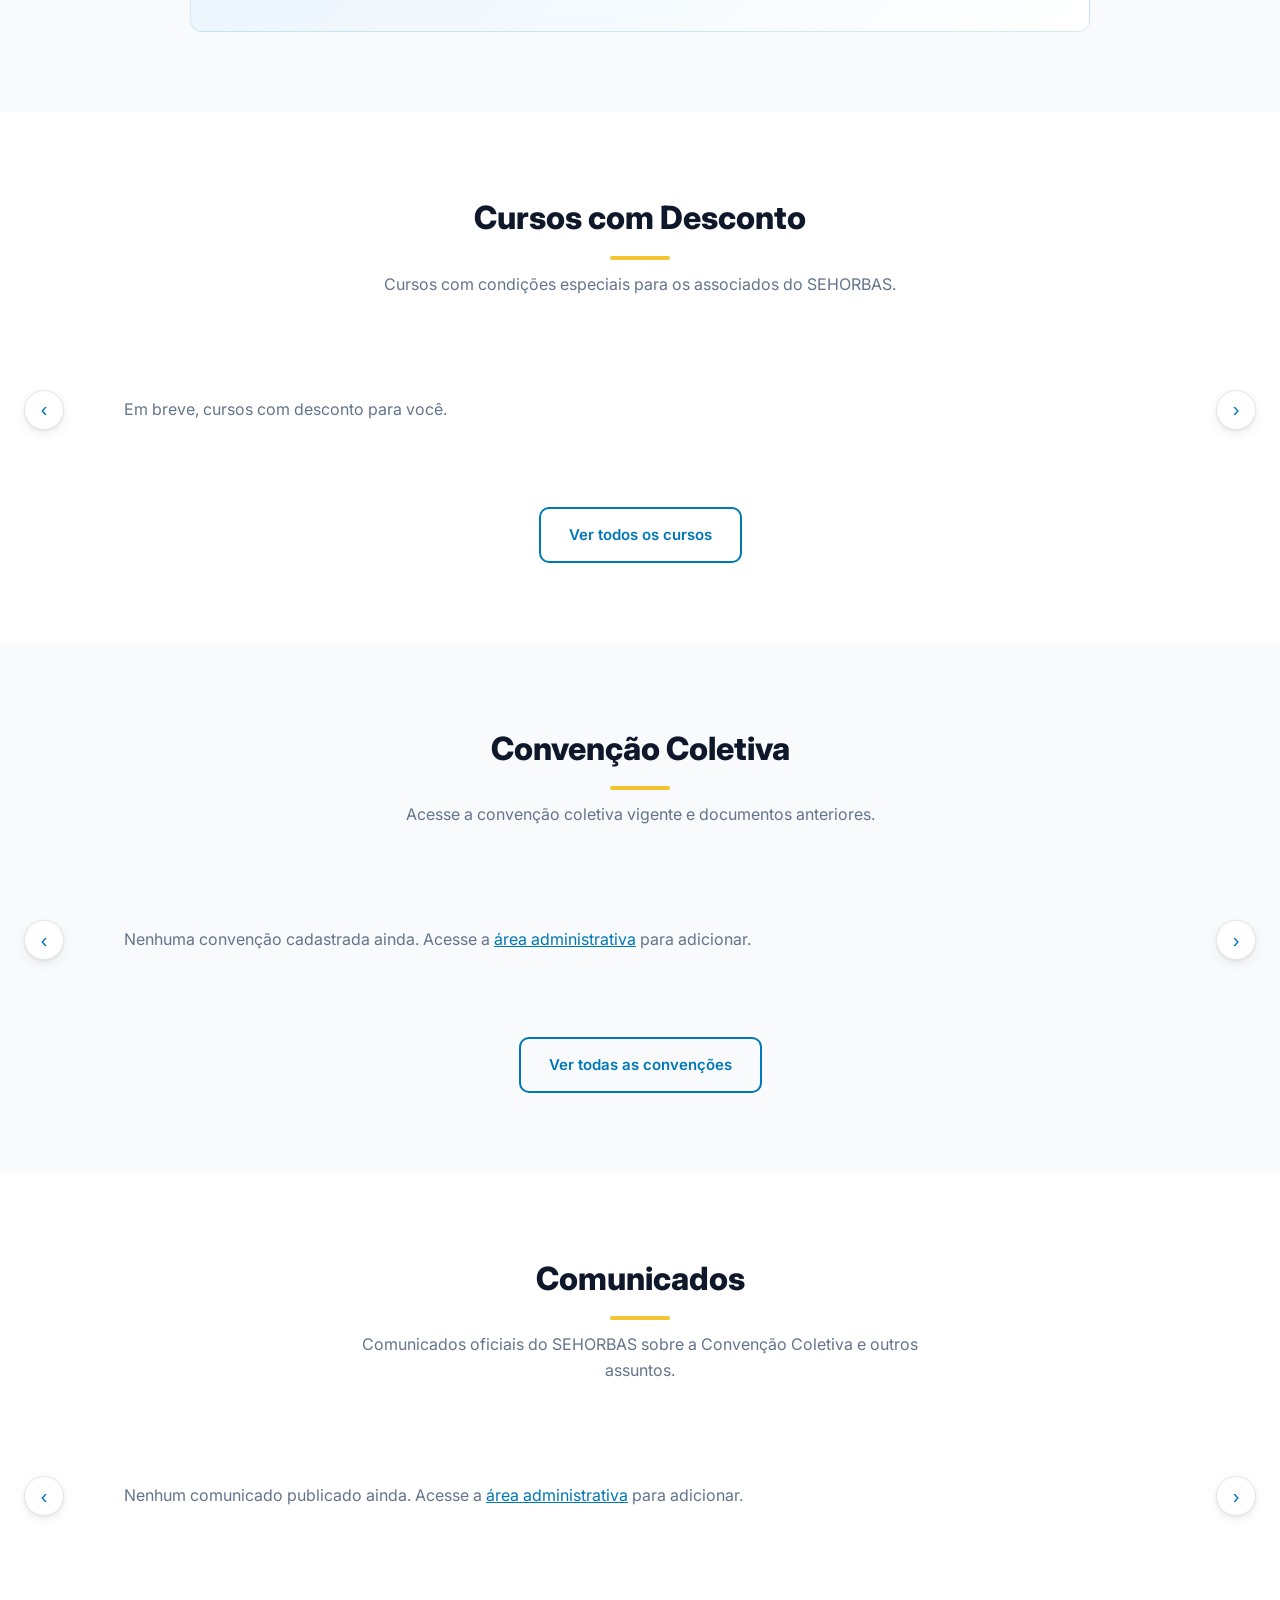
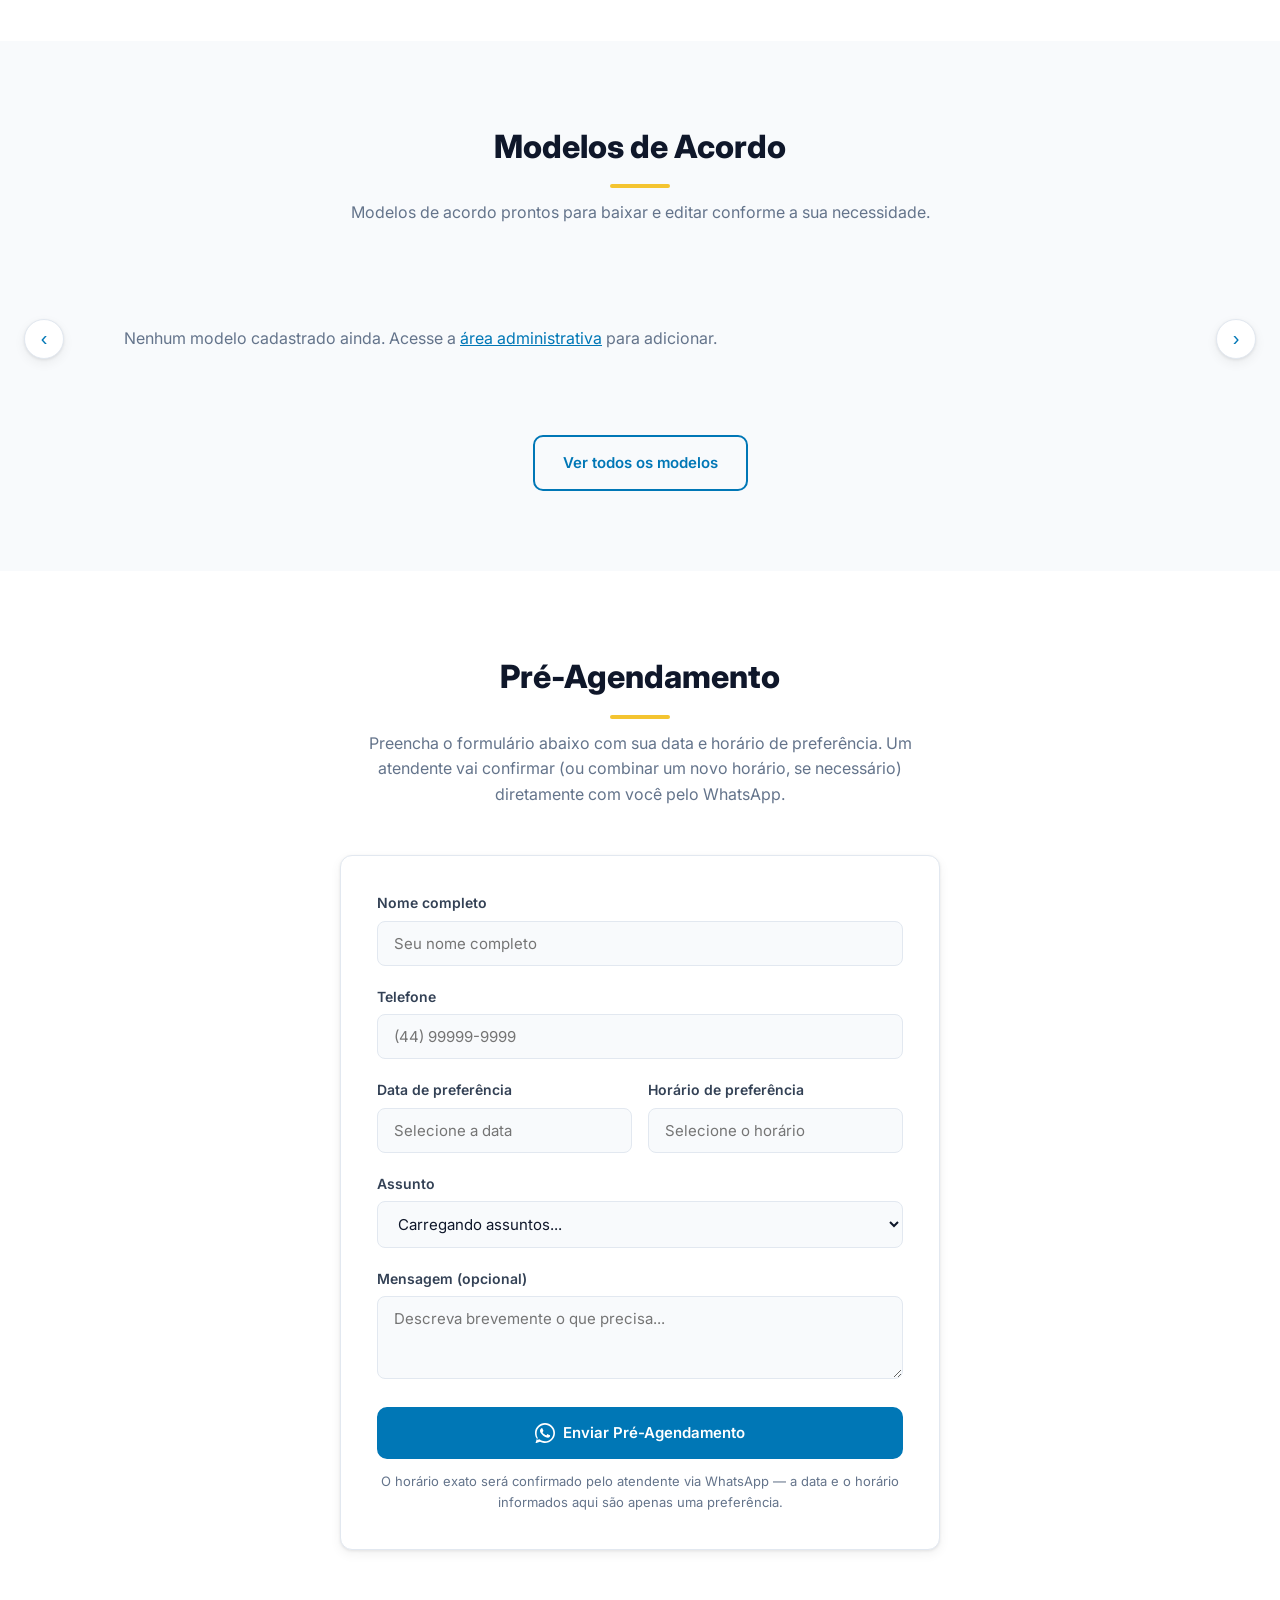
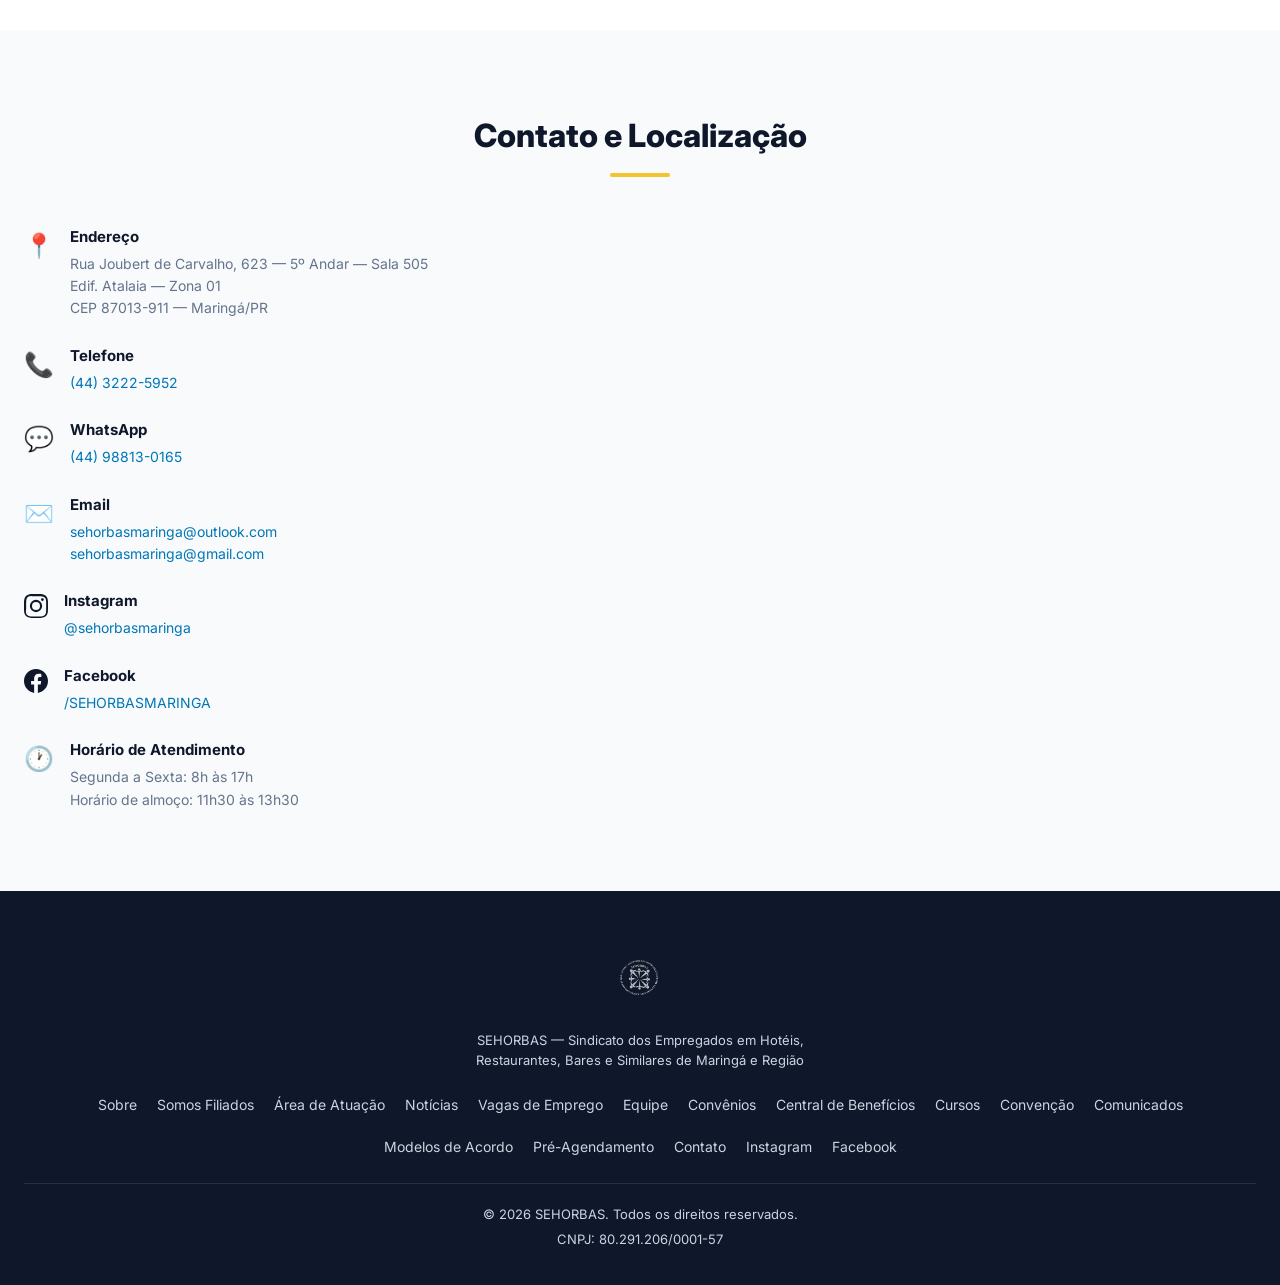
==== commit 467e30e0: "feat: adiciona página da Central de Benefícios Nova página central-beneficios.html explicando o Prog" ====
--- a/index.html
+++ b/index.html
@@ -69,6 +69,7 @@
                 <a href="#vagas" class="nav-link">Vagas</a>
                 <a href="#equipe" class="nav-link">Equipe</a>
                 <a href="#convenios" class="nav-link">Convênios</a>
+                <a href="#central-beneficios" class="nav-link">Benefícios</a>
                 <a href="#cursos" class="nav-link">Cursos</a>
                 <a href="#convencao" class="nav-link">Convenção</a>
                 <a href="#comunicados" class="nav-link">Comunicados</a>
@@ -218,6 +219,17 @@
         </div>
     </div>
 
+    <!-- MODAL DETALHE DO CONVÊNIO -->
+    <div class="team-modal-overlay" id="convenioModalOverlay">
+        <div class="team-modal">
+            <button type="button" class="team-modal-close" id="convenioModalClose" aria-label="Fechar">&times;</button>
+            <div class="team-modal-avatar" id="convenioModalAvatar"></div>
+            <h3 id="convenioModalTitulo"></h3>
+            <p class="team-modal-desc" id="convenioModalDesc"></p>
+            <div class="curso-modal-actions" id="convenioModalActions"></div>
+        </div>
+    </div>
+
     <!-- EQUIPE -->
     <section class="section" id="equipe">
         <div class="container">
@@ -259,6 +271,24 @@
         </div>
     </section>
 
+    <!-- CENTRAL DE BENEFÍCIOS -->
+    <section class="section section-alt" id="central-beneficios">
+        <div class="container">
+            <h2 class="section-title">Central de Benefícios</h2>
+            <p class="section-desc">Um programa completo de assistências pra você e sua família, em parceria com a Central dos Benefícios.</p>
+            <div class="central-beneficios-banner">
+                <div class="central-beneficios-logo-box">
+                    <img src="assets/central-beneficios-logo.png" alt="Central dos Benefícios">
+                </div>
+                <div class="central-beneficios-banner-text">
+                    <h3>Programa Bem-Estar Integral</h3>
+                    <p>Kit natalidade, assistência psicológica e jurídica, reembolso de creche e material escolar, telemedicina 24h, clube de vantagens com cashback e muito mais — tudo em um só benefício.</p>
+                    <a href="central-beneficios.html" class="btn btn-primary">Saiba mais</a>
+                </div>
+            </div>
+        </div>
+    </section>
+
     <!-- CURSOS -->
     <section class="section" id="cursos">
         <div class="container">
@@ -461,6 +491,7 @@
                 <a href="#vagas">Vagas de Emprego</a>
                 <a href="#equipe">Equipe</a>
                 <a href="#convenios">Convênios</a>
+                <a href="#central-beneficios">Central de Benefícios</a>
                 <a href="#cursos">Cursos</a>
                 <a href="#convencao">Convenção</a>
                 <a href="#comunicados">Comunicados</a>
--- a/style.css
+++ b/style.css
@@ -1115,6 +1115,83 @@
 }
 .footer-copy p { font-size: 13px; margin-bottom: 4px; }
 
+/* ========== CENTRAL DE BENEFÍCIOS ========== */
+.central-beneficios-banner {
+    display: flex;
+    align-items: center;
+    gap: 36px;
+    max-width: 900px;
+    margin: 0 auto;
+    background: linear-gradient(135deg, var(--azul-claro) 0%, var(--branco) 100%);
+    border: 1px solid rgba(0, 119, 182, .15);
+    border-radius: var(--radius);
+    padding: 32px;
+}
+.central-beneficios-logo-box {
+    flex: 0 0 auto;
+    background: var(--branco);
+    border-radius: 14px;
+    padding: 16px 20px;
+    box-shadow: var(--shadow);
+}
+.central-beneficios-logo-box img { display: block; height: 44px; width: auto; }
+.central-beneficios-banner-text h3 {
+    font-size: 19px;
+    font-weight: 700;
+    color: var(--cinza-900);
+    margin-bottom: 8px;
+}
+.central-beneficios-banner-text p {
+    font-size: 14px;
+    color: var(--cinza-500);
+    line-height: 1.6;
+    margin-bottom: 16px;
+}
+.beneficio-planos {
+    display: block;
+    font-size: 11px;
+    font-weight: 600;
+    color: var(--azul);
+    margin-top: 4px;
+    text-transform: uppercase;
+    letter-spacing: .3px;
+}
+.central-beneficios-intro {
+    max-width: 760px;
+    margin: 0 auto 48px;
+    text-align: center;
+    font-size: 15px;
+    color: var(--cinza-700);
+    line-height: 1.7;
+}
+.central-beneficios-contato {
+    max-width: 760px;
+    margin: 48px auto 0;
+    background: var(--cinza-50);
+    border: 1px solid var(--cinza-200);
+    border-radius: var(--radius);
+    padding: 28px 32px;
+    text-align: center;
+}
+.central-beneficios-contato h3 {
+    font-size: 17px;
+    font-weight: 700;
+    color: var(--cinza-900);
+    margin-bottom: 8px;
+}
+.central-beneficios-contato p {
+    font-size: 14px;
+    color: var(--cinza-500);
+    margin-bottom: 20px;
+    line-height: 1.6;
+}
+.central-beneficios-contato-canais {
+    font-size: 13px;
+    color: var(--cinza-500);
+    margin-top: 16px;
+    line-height: 1.8;
+}
+
 /* ========== RESPONSIVE ========== */
 @media (max-width: 1500px) {
     .logo-sub { display: none; }
@@ -1149,6 +1226,8 @@
     .nav-link { width: 100%; text-align: center; padding: 14px; font-size: 16px; }
     .nav-admin { margin-left: 0; margin-top: 8px; }
     .menu-toggle { display: flex; }
+
+    .central-beneficios-banner { flex-direction: column; text-align: center; padding: 28px 24px; }
 }
 
 @media (max-width: 480px) {
